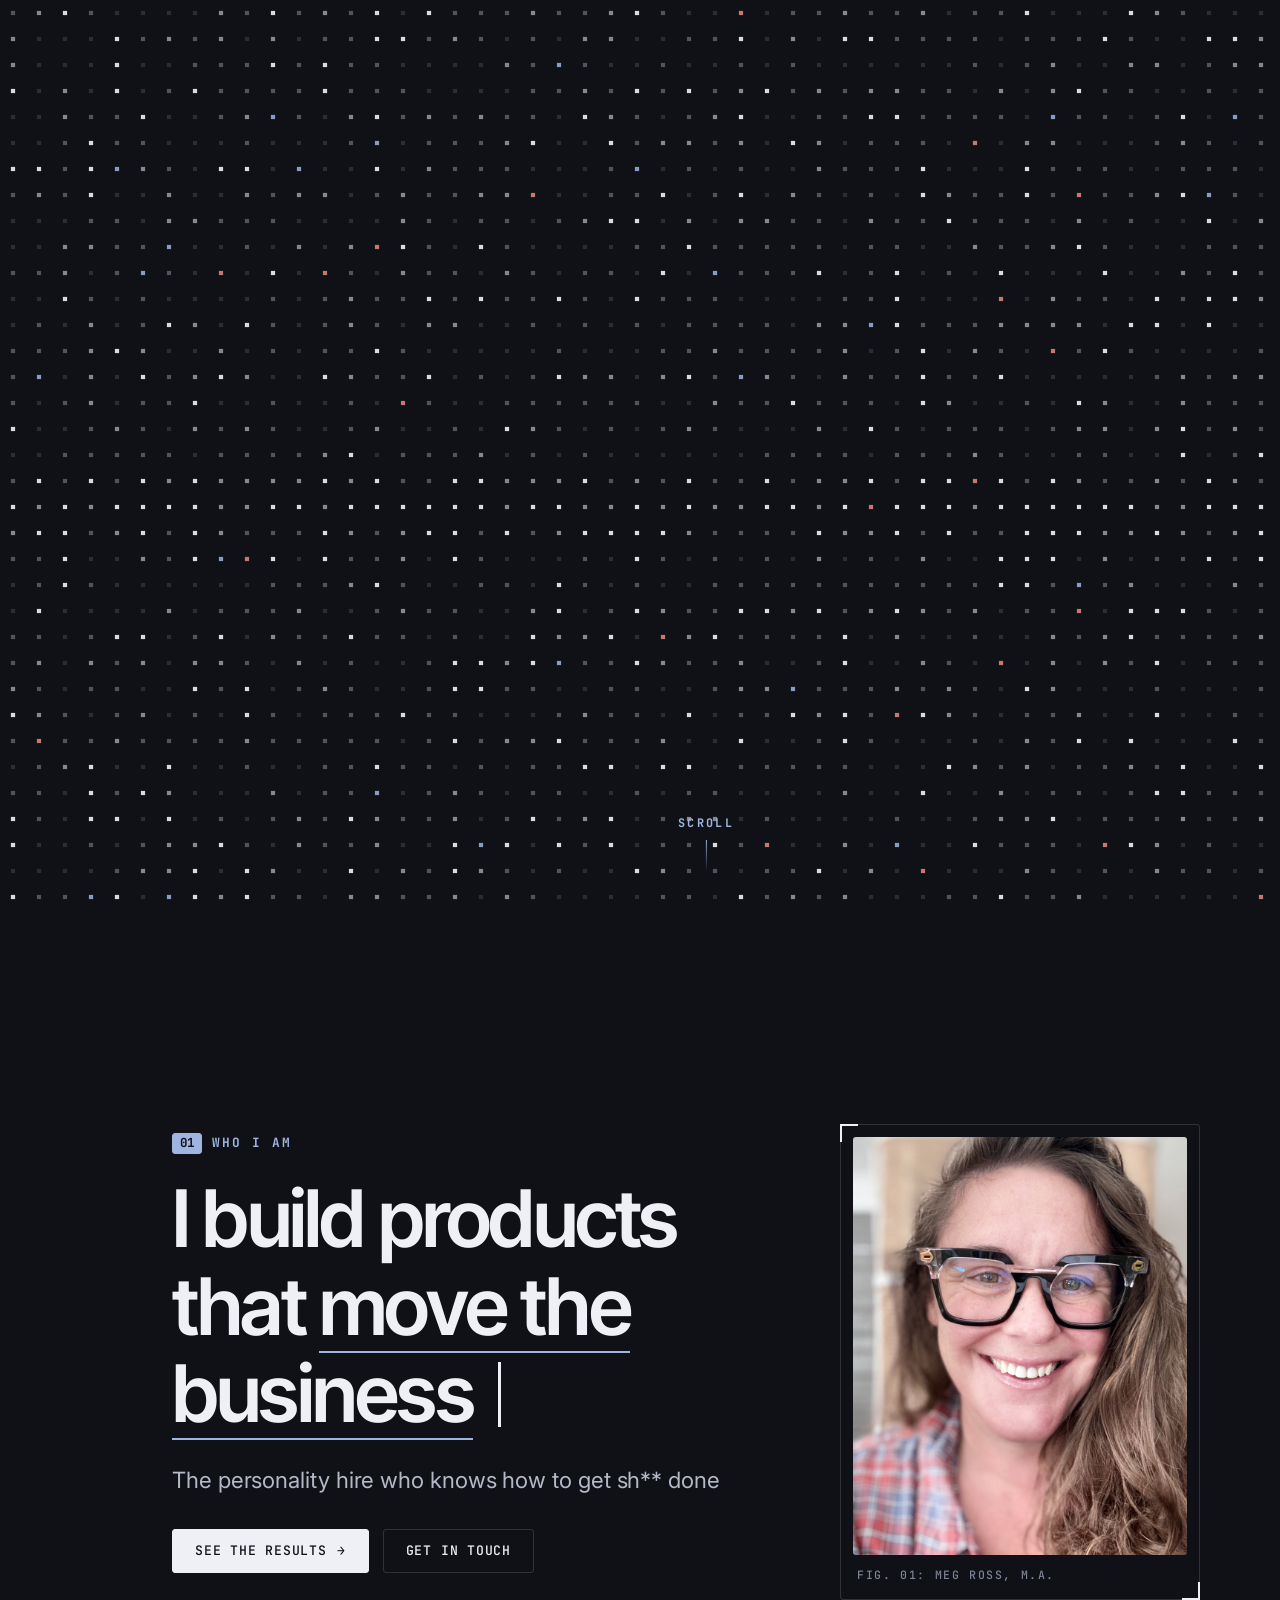
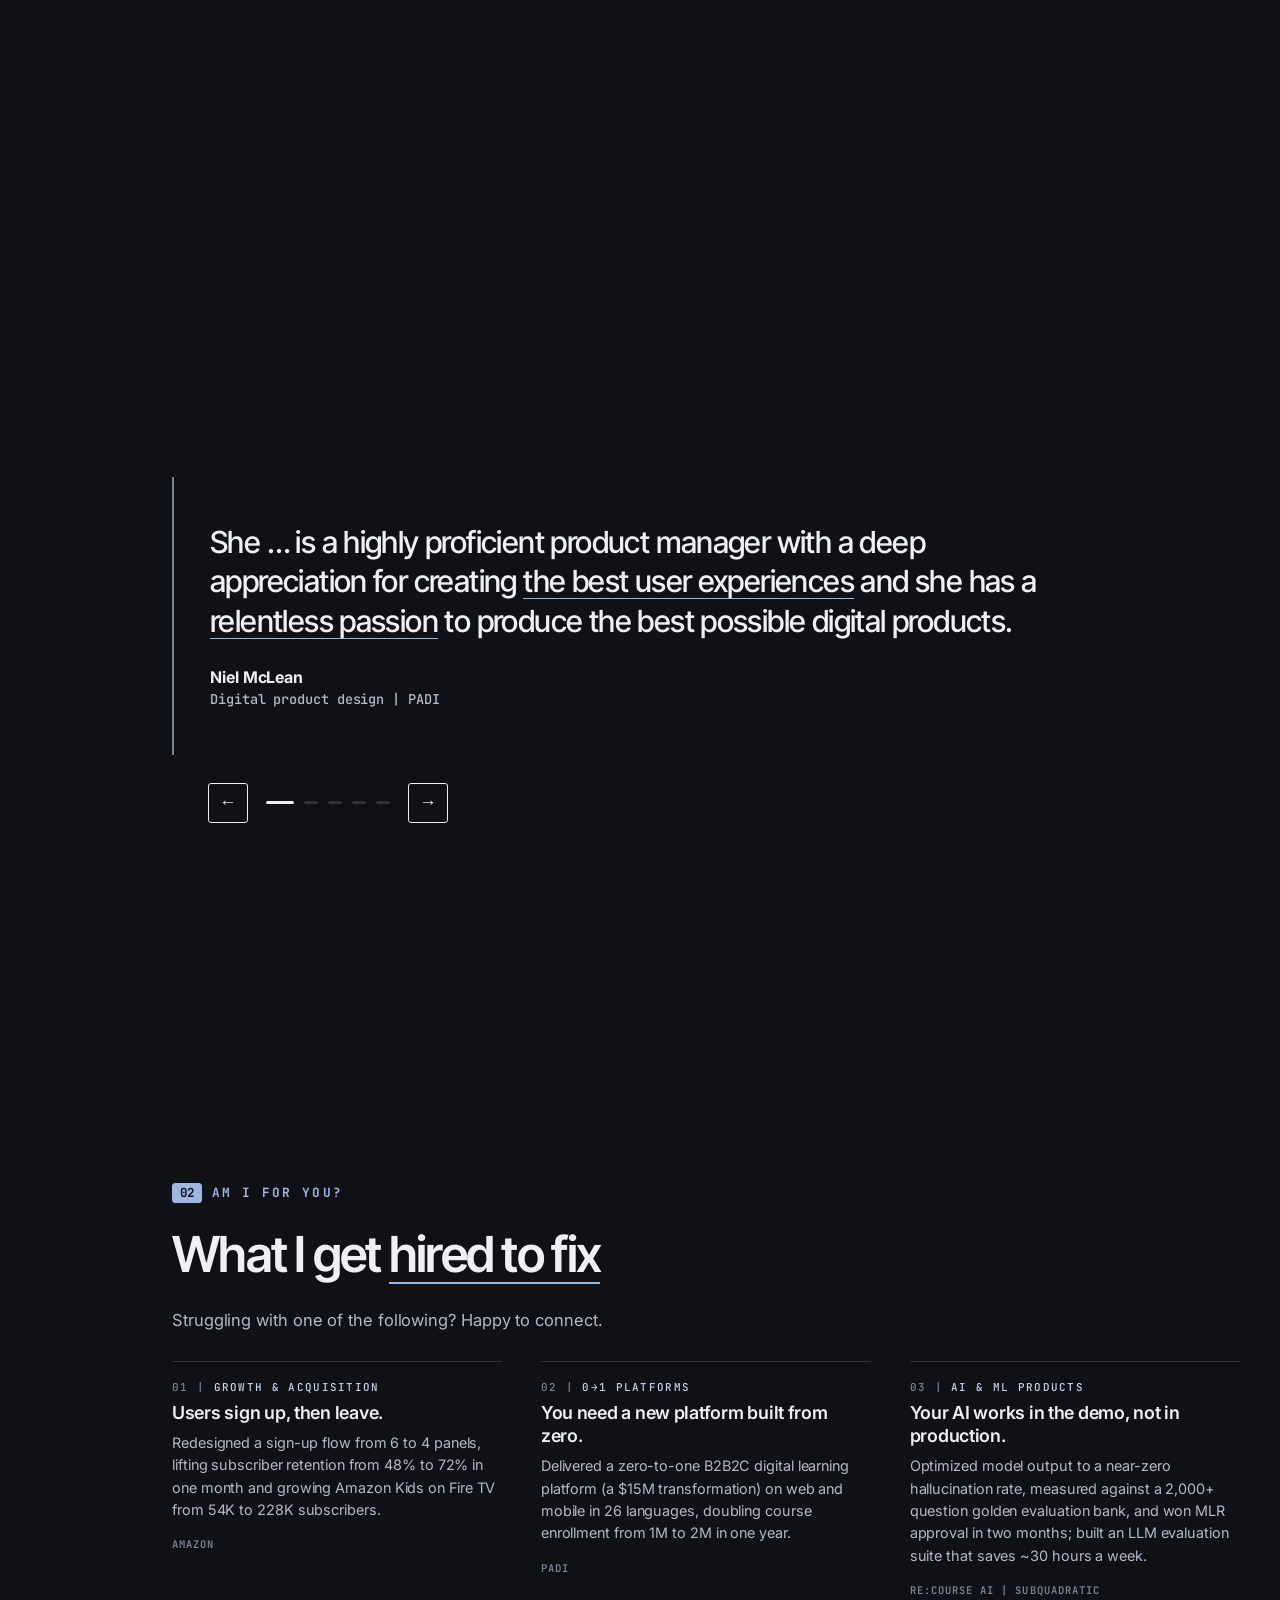
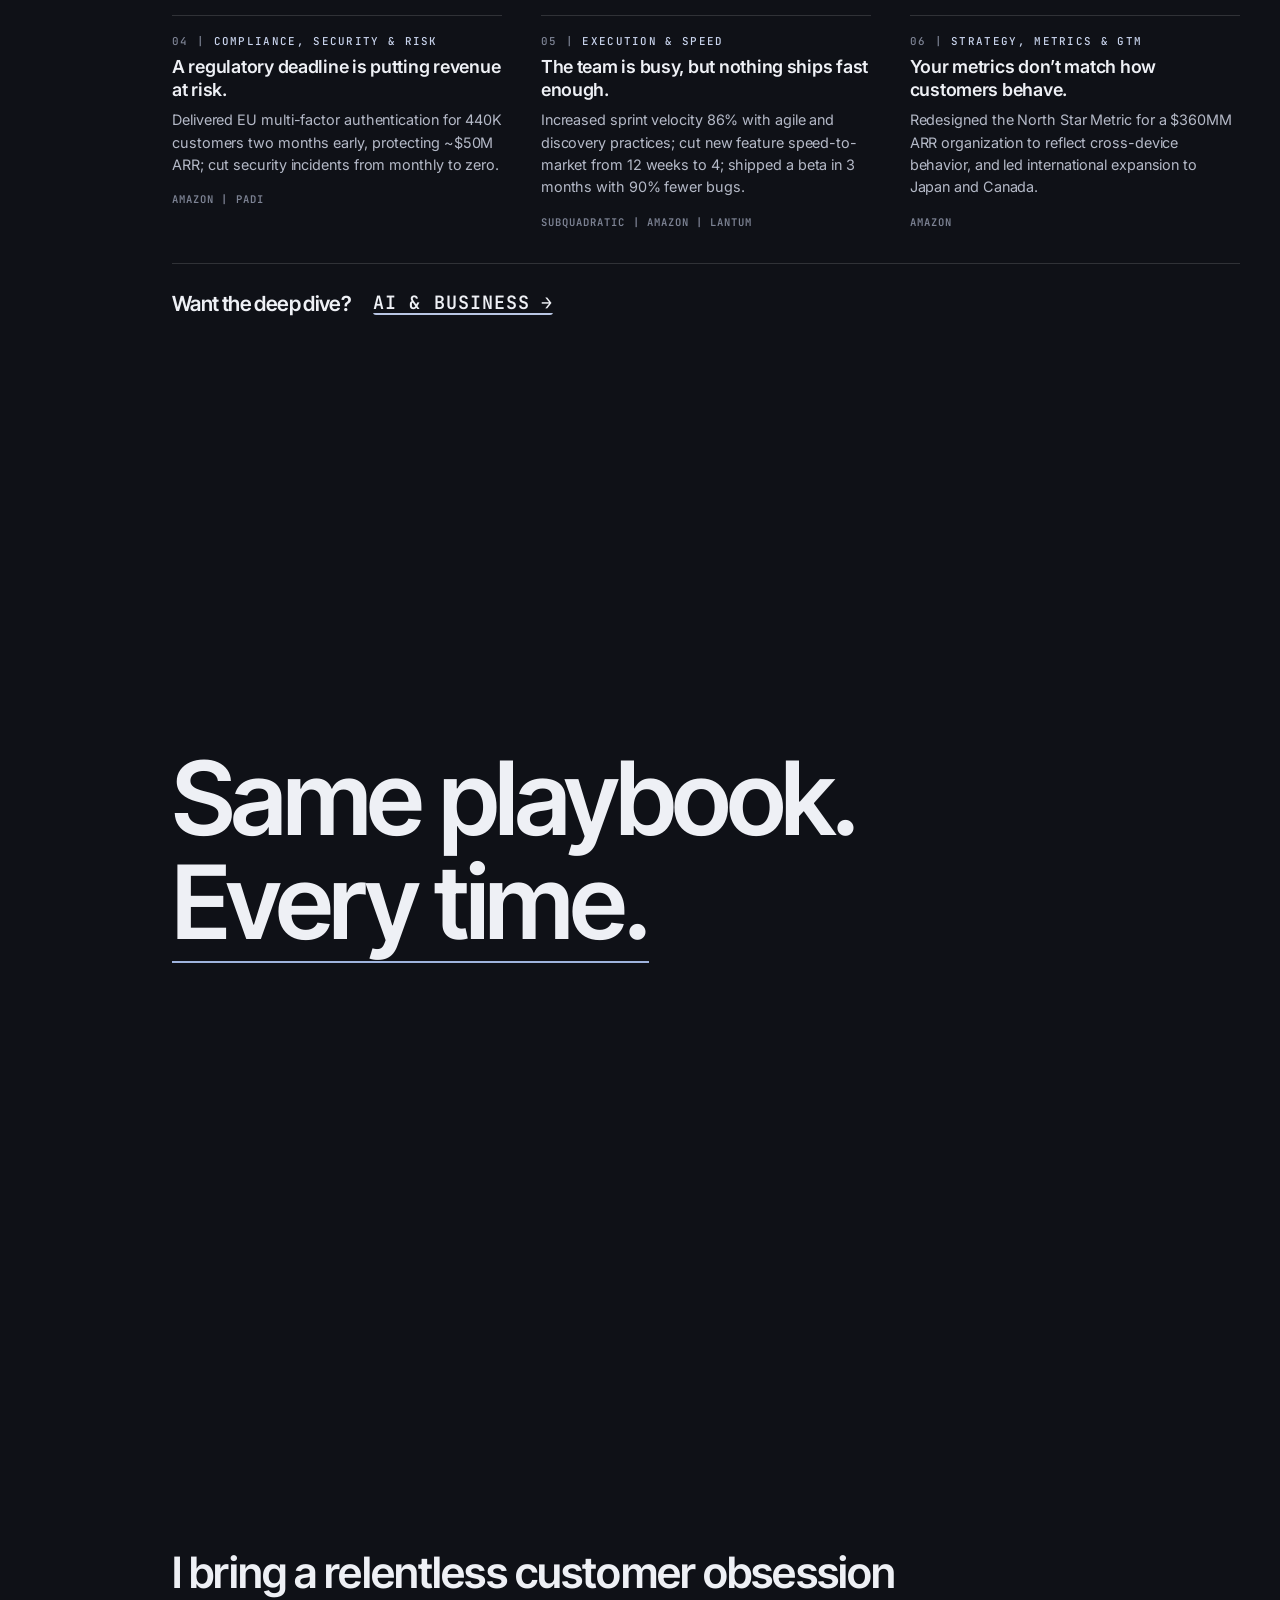
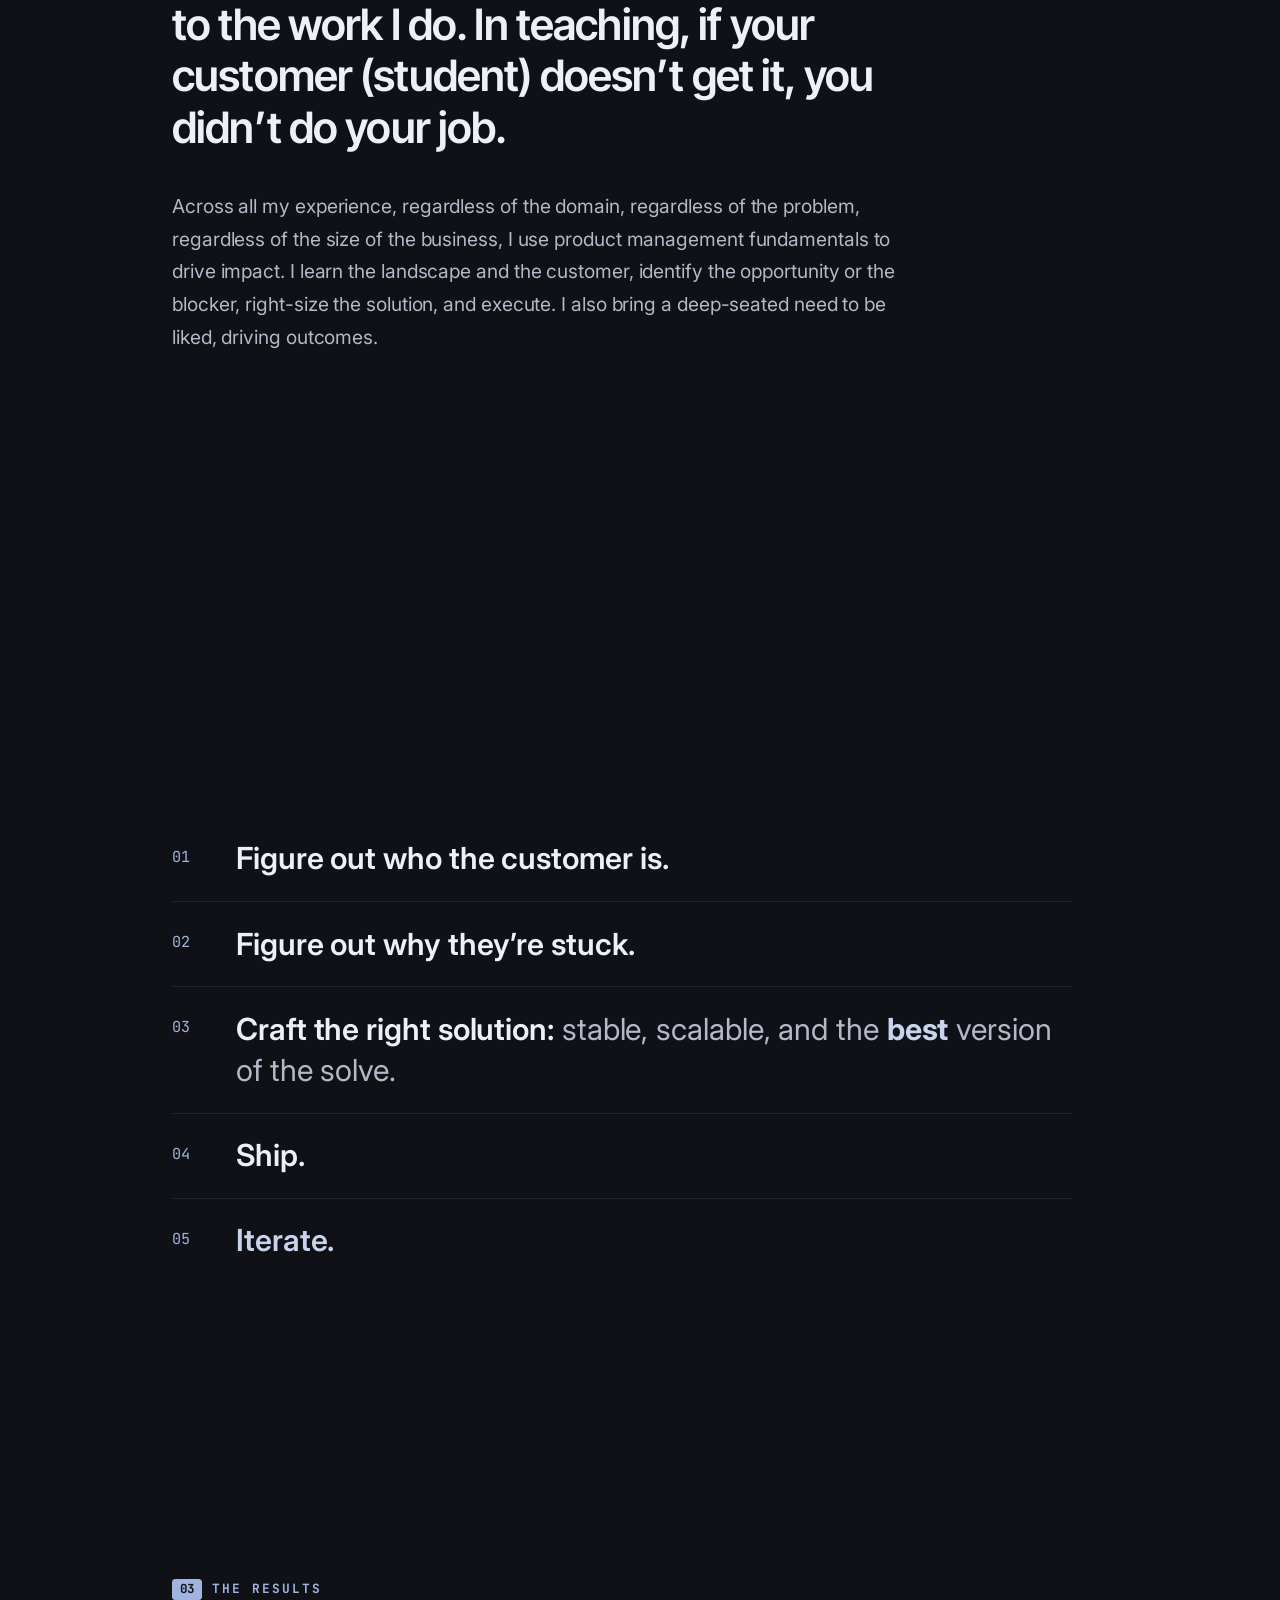
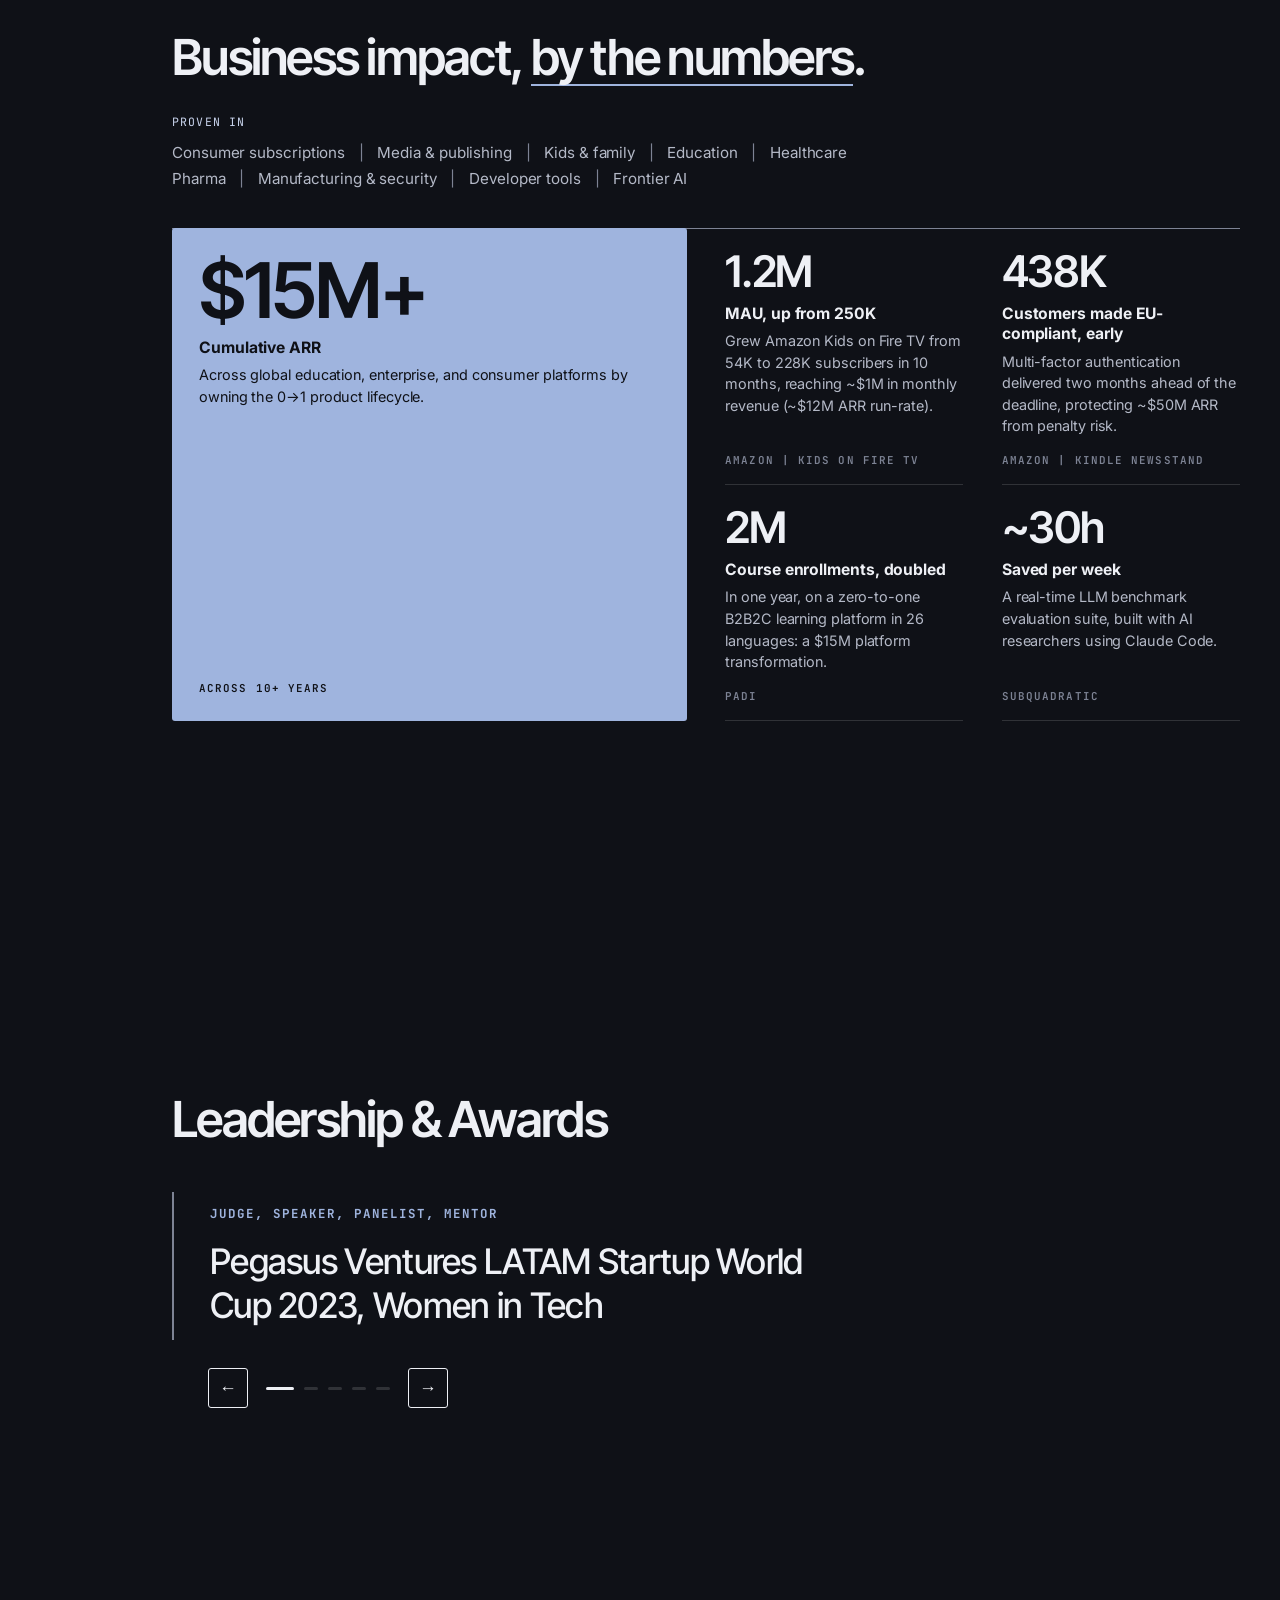
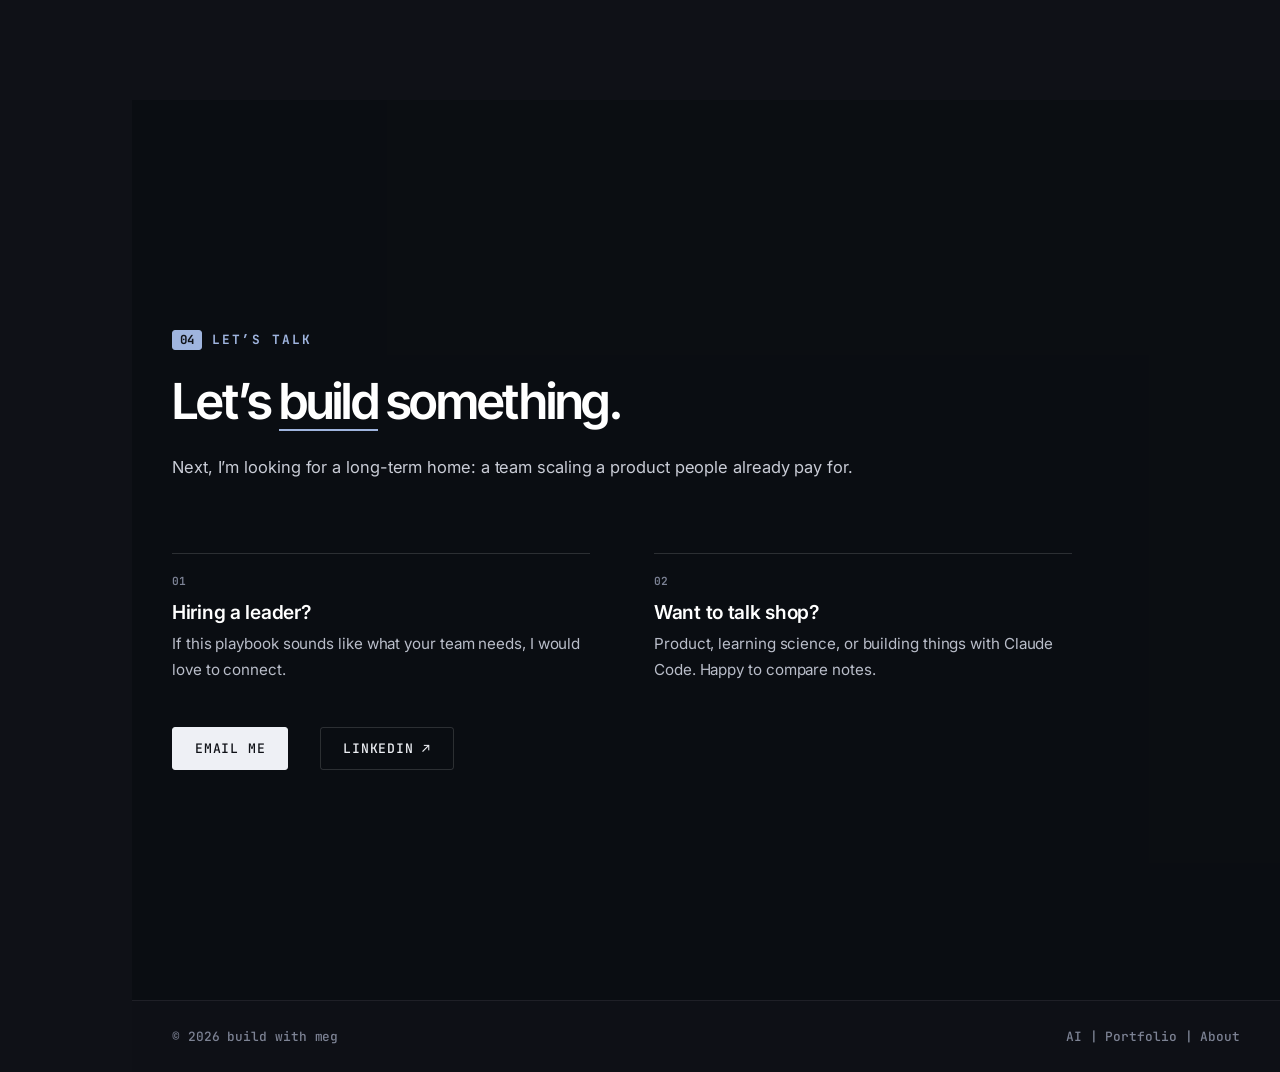
==== index.html @ f9225779 "Dot field: occasional blue and coral accent dots Co-Authored-By: Claude Opus 5.5 <noreply@anthropic." ====
<!doctype html>
<html lang="en">
<head>
<meta charset="utf-8">
<!-- Google tag (gtag.js) -->
<script>if (!/(^|\.)buildwithmeg\.com$/.test(location.hostname)) window['ga-disable-G-VCVZNZRRMF'] = true;</script>
<script async src="https://www.googletagmanager.com/gtag/js?id=G-VCVZNZRRMF"></script>
<script>
  window.dataLayer = window.dataLayer || [];
  function gtag(){dataLayer.push(arguments);}
  gtag('js', new Date());

  gtag('config', 'G-VCVZNZRRMF');
</script>
<meta name="viewport" content="width=device-width, initial-scale=1, viewport-fit=cover">
<title>Meg Ross | AI Product Leader | Build with Meg</title>
<link rel="canonical" href="https://buildwithmeg.com/">
<meta name="description" content="Meg Ross is an AI product builder with 10+ years of experience scaling consumer, enterprise, and developer platforms, optimizing acquisition funnels, and aligning multidisciplinary teams across engineering, AI research, and design. $15M+ in cumulative ARR.">
<meta property="og:type" content="website">
<meta property="og:title" content="Meg Ross | AI Product Leader | Build with Meg">
<meta property="og:description" content="AI product builder. $15M+ in cumulative ARR across global education, enterprise, and consumer platforms.">
<meta property="og:url" content="https://buildwithmeg.com/">
<meta property="og:image" content="https://buildwithmeg.com/assets/og.png">
<meta name="twitter:card" content="summary_large_image">
<link rel="apple-touch-icon" href="assets/apple-touch-icon.png">
<link rel="icon" href="assets/favicon.svg?v=1793998317" type="image/svg+xml">
<link rel="preconnect" href="https://fonts.googleapis.com">
<link rel="preconnect" href="https://fonts.gstatic.com" crossorigin>
<link href="https://fonts.googleapis.com/css2?family=Inter+Tight:wght@500;600&family=Inter:wght@400;500;600;700&family=JetBrains+Mono:wght@500&display=swap" rel="stylesheet">
<link rel="stylesheet" href="assets/style.css?v=1795030804">
<script src="assets/site.js?v=1795030804" defer></script>
<script src="assets/intro.js?v=1795031116" defer></script>
<script type="application/ld+json">
{
 "@context": "https://schema.org",
 "@graph": [
  {
   "@type": "Person",
   "@id": "https://buildwithmeg.com/#meg",
   "name": "Meg Ross",
   "url": "https://buildwithmeg.com/",
   "image": "https://buildwithmeg.com/assets/img/headshot.jpg",
   "jobTitle": "AI Product Leader",
   "description": "AI product builder with 10+ years of experience scaling consumer, enterprise, and developer platforms.",
   "knowsAbout": [
    "Product management",
    "AI products",
    "LLM evaluation",
    "EdTech",
    "Consumer subscriptions",
    "Growth"
   ],
   "sameAs": [
    "https://www.linkedin.com/in/megross2",
    "https://productschool.com/product-leaders/meg-ross"
   ]
  },
  {
   "@type": "WebSite",
   "@id": "https://buildwithmeg.com/#site",
   "name": "Build with Meg",
   "url": "https://buildwithmeg.com/",
   "author": {
    "@id": "https://buildwithmeg.com/#meg"
   }
  }
 ]
}
</script>
</head>
<body class="editorial dark dotsbg">
<canvas class="bg-dots" aria-hidden="true"></canvas>
<div class="intro-space" aria-hidden="true"><a class="intro-hint" href="#main" tabindex="-1">scroll</a></div>
<a class="skip" href="#main">Skip to content</a>

<header class="nav">
  <div class="wrap">
    <a class="logo" href="./"><img src="assets/favicon.svg?v=1793998317" alt="" width="34" height="34"><span class="logo-text">build<b>with</b>meg</span></a>
    <nav aria-label="Main">
      <ul>
        <li><a class="link" href="ai/">AI</a></li>
        <li><a class="link" href="portfolio/">Portfolio</a></li>
        <li><a class="link" href="about/">About</a></li>
      </ul>
    </nav>
  </div>
</header>

<main id="main">

  <!-- 1. WHO / WHAT -->
  <section class="panel hero">
    <div class="wrap">
      <div>
        <span class="step"><b>1</b> Who I am</span>
        <h1 style="font-size:clamp(2.6rem,6.2vw,5.5rem)">
          <span data-split>I build products that</span>
          <span class="hl" style="--d:900ms"><span data-split>move the business</span></span>
        </h1>
        <p class="lede">The personality hire who knows how to get sh** done</p>
        <div class="ctas">
          <a class="btn" href="#results">See the results <span class="arr">→</span></a>
          <a class="btn ghost" href="#contact">Get in touch</a>
        </div>
      </div>

      <div class="polaroid-zone">
        <figure class="polaroid">
          <img src="assets/img/headshot.jpg?v=1793998317" alt="Meg Ross, smiling, in black and clear square glasses and a plaid shirt" width="480" height="640">
          <figcaption>fig. 01: Meg Ross, M.A.</figcaption>
        </figure>
      </div>
    </div>
  </section>

  <!-- TESTIMONIALS -->
  <section class="panel testimonials" aria-label="Testimonials">
    <div class="wrap">
      <div class="carousel reveal" aria-roledescription="carousel" aria-label="Testimonials">
        <div class="car-track" tabindex="0">
          <figure class="quote-card slide" role="group" aria-roledescription="slide" aria-label="1 of 5">
            <blockquote>She … is a highly proficient product manager with a deep appreciation for creating <mark>the best user experiences</mark> and she has a <mark>relentless passion</mark> to produce the best possible digital products.</blockquote>
            <cite><strong>Niel McLean</strong><br>Digital product design | PADI</cite>
          </figure>
          <figure class="quote-card slide" role="group" aria-roledescription="slide" aria-label="2 of 5">
            <blockquote>From day one, Meg was an incredible fit, bringing deep product management expertise that helped reinforce a product-led mindset within a traditionally IT-driven organization.</blockquote>
            <cite><strong>Josh Dahmer</strong><br>Manager, Product Management | Adobe Product Management Center of Excellence</cite>
          </figure>
          <figure class="quote-card slide" role="group" aria-roledescription="slide" aria-label="3 of 5">
            <blockquote>Meg has paved the way for PADI to envision a future with their digital learning product portfolio. She was integral to planning, scoping, and building the new IDC and new Open Water Diver journeys. She has been a pleasure to work with, super intelligent, and brings joy and enthusiasm to the whole team.</blockquote>
            <cite><strong>Dorota Juska-Fairbanks</strong><br>Global Localization Leader | PADI</cite>
          </figure>
          <figure class="quote-card slide" role="group" aria-roledescription="slide" aria-label="4 of 5">
            <blockquote>Meg brings a tremendous amount of experience, order, and discipline to any team she is paired with, and is also a lot of fun.</blockquote>
            <cite><strong>Steve Jackson</strong><br>Senior Infrastructure Lead | Subquadratic</cite>
          </figure>
          <figure class="quote-card slide" role="group" aria-roledescription="slide" aria-label="5 of 5">
            <blockquote>I’ve heard people say “the product manager is the natural enemy of the software engineer.” But you always made me feel like you had our back and work was a lot better for it.</blockquote>
            <cite><strong>Eric Riddoch</strong><br>Senior Engineering Manager | Subquadratic</cite>
          </figure>
        </div>
        <div class="car-nav">
          <button class="car-btn car-prev" type="button" aria-label="Previous testimonial">&larr;</button>
          <div class="car-dots" role="tablist"></div>
          <button class="car-btn car-next" type="button" aria-label="Next testimonial">&rarr;</button>
        </div>
      </div>
    </div>
  </section>

  <!-- 2. IS IT FOR ME? -->
  <section class="panel" id="fix">
    <div class="wrap">
      <div class="section-head reveal">
        <span class="step"><b>2</b> Am I for you?</span>
        <h2>What I get <span class="hl pink">hired to fix</span></h2>
        <p>Struggling with one of the following? Happy to connect.</p>
      </div>
      <div class="problems">
        <article class="problem reveal">
          <div class="pain"><span><span class="cat">Growth &amp; acquisition</span>Users sign up, then leave.</span></div>
          <div class="fix"><strong>What I did</strong><p>Redesigned a sign-up flow from 6 to 4 panels, lifting subscriber retention from 48% to 72% in one month and growing Amazon Kids on Fire TV from 54K to 228K subscribers.</p><span class="co">Amazon</span></div>
        </article>
        <article class="problem reveal d1">
          <div class="pain"><span><span class="cat">0→1 platforms</span>You need a new platform built from zero.</span></div>
          <div class="fix"><strong>What I did</strong><p>Delivered a zero-to-one B2B2C digital learning platform (a $15M transformation) on web and mobile in 26 languages, doubling course enrollment from 1M to 2M in one year.</p><span class="co">PADI</span></div>
        </article>
        <article class="problem reveal">
          <div class="pain"><span><span class="cat">AI &amp; ML products</span>Your AI works in the demo, not in production.</span></div>
          <div class="fix"><strong>What I did</strong><p>Optimized model output to a near-zero hallucination rate, measured against a 2,000+ question golden evaluation bank, and won MLR approval in two months; built an LLM evaluation suite that saves ~30 hours a week.</p><span class="co">Re:Course AI | Subquadratic</span></div>
        </article>
        <article class="problem reveal d1">
          <div class="pain"><span><span class="cat">Compliance, security &amp; risk</span>A regulatory deadline is putting revenue at risk.</span></div>
          <div class="fix"><strong>What I did</strong><p>Delivered EU multi-factor authentication for 440K customers two months early, protecting ~$50M ARR; cut security incidents from monthly to zero.</p><span class="co">Amazon | PADI</span></div>
        </article>
        <article class="problem reveal">
          <div class="pain"><span><span class="cat">Execution &amp; speed</span>The team is busy, but nothing ships fast enough.</span></div>
          <div class="fix"><strong>What I did</strong><p>Increased sprint velocity 86% with agile and discovery practices; cut new feature speed-to-market from 12 weeks to 4; shipped a beta in 3 months with 90% fewer bugs.</p><span class="co">Subquadratic | Amazon | Lantum</span></div>
        </article>
        <article class="problem reveal d1">
          <div class="pain"><span><span class="cat">Strategy, metrics &amp; GTM</span>Your metrics don’t match how customers behave.</span></div>
          <div class="fix"><strong>What I did</strong><p>Redesigned the North Star Metric for a $360MM ARR organization to reflect cross-device behavior, and led international expansion to Japan and Canada.</p><span class="co">Amazon</span></div>
        </article>
      </div>


      <div class="deep reveal">
        <p>Want the deep dive?</p>
        <a class="btn" href="ai/">AI &amp; business <span class="arr">→</span></a>
      </div>
    </div>
  </section>

  <!-- PLAYBOOK -->
  <section class="panel playbook-title" id="playbook">
    <div class="wrap">
      <h2 class="reveal pb-big">Same playbook. <span class="hl">Every time.</span></h2>
    </div>
  </section>

  <section class="panel pb-statement">
    <div class="wrap">
      <div class="reveal">
        <h3 class="pb-sub">I bring a relentless customer obsession to the work I do. In teaching, if your customer (student) doesn’t get it, you didn’t do your job.</h3>
        <p class="pb-para">Across all my experience, regardless of the domain, regardless of the problem, regardless of the size of the business, I use product management fundamentals to drive impact. I learn the landscape and the customer, identify the opportunity or the blocker, right-size the solution, and execute. I also bring a deep-seated need to be liked, driving outcomes.</p>
      </div>
    </div>
  </section>

  <section class="panel pb-steps-panel">
    <div class="wrap">
      <ol class="pb-steps reveal">
          <li><span><b>Figure out who the customer is.</b></span></li>
          <li><span><b>Figure out why they’re stuck.</b></span></li>
          <li><span><b>Craft the right solution:</b> stable, scalable, and the <em class="best">best</em> version of the solve.</span></li>
          <li><span><b>Ship.</b></span></li>
          <li><span><b>Iterate.</b></span></li>
        </ol>
    </div>
  </section>

  <!-- 3. IS IT GOOD? -->
  <section class="panel" id="results">
    <div class="wrap">
      <div class="section-head reveal">
        <span class="step"><b>3</b> The results</span>
        <h2>Business impact, <span class="hl">by the numbers</span>.</h2>
        <p class="pb-where"><span class="lbl">Proven in</span><span class="row"><span class="ind-i">Consumer subscriptions</span><span class="dot">|</span><span class="ind-i">Media &amp; publishing</span><span class="dot">|</span><span class="ind-i">Kids &amp; family</span><span class="dot">|</span><span class="ind-i">Education</span><span class="dot">|</span><span class="ind-i">Healthcare</span></span><span class="row"><span class="ind-i">Pharma</span><span class="dot">|</span><span class="ind-i">Manufacturing &amp; security</span><span class="dot">|</span><span class="ind-i">Developer tools</span><span class="dot">|</span><span class="ind-i">Frontier AI</span></span></p>
      </div>

      <div class="results results-5">
        <div class="result feature reveal">
          <span class="big">$<span data-count="15" data-suffix="M+">15M+</span></span>
          <strong>Cumulative ARR</strong>
          <p>Across global education, enterprise, and consumer platforms by owning the 0→1 product lifecycle.</p>
          <span class="co">Across 10+ years</span>
        </div>
        <div class="result reveal">
          <span class="big"><span data-count="1.2" data-decimals="1" data-suffix="M">1.2M</span></span>
          <strong>MAU, up from 250K</strong>
          <p>Grew Amazon Kids on Fire TV from 54K to 228K subscribers in 10 months, reaching ~$1M in monthly revenue (~$12M ARR run-rate).</p>
          <span class="co">Amazon | Kids on Fire TV</span>
        </div>
        <div class="result reveal d1">
          <span class="big"><span data-count="440" data-suffix="K">440K</span></span>
          <strong>Customers made EU-compliant, early</strong>
          <p>Multi-factor authentication delivered two months ahead of the deadline, protecting ~$50M ARR from penalty risk.</p>
          <span class="co">Amazon | Kindle Newsstand</span>
        </div>
        <div class="result reveal d2">
          <span class="big"><span data-count="2" data-suffix="M">2M</span></span>
          <strong>Course enrollments, doubled</strong>
          <p>In one year, on a zero-to-one B2B2C learning platform in 26 languages: a $15M platform transformation.</p>
          <span class="co">PADI</span>
        </div>
        <div class="result reveal d3">
          <span class="big">~<span data-count="30" data-suffix="h">30h</span></span>
          <strong>Saved per week</strong>
          <p>A real-time LLM benchmark evaluation suite, built with AI researchers using Claude Code.</p>
          <span class="co">Subquadratic</span>
        </div>
      </div>

    </div>
  </section>

  <!-- LEADERSHIP & AWARDS -->
  <section class="panel awards">
    <div class="wrap">
      <h2 class="aw-title reveal">Leadership &amp; Awards</h2>
      <div class="carousel reveal" aria-roledescription="carousel" aria-label="Leadership and awards">
        <div class="car-track" tabindex="0">
          <div class="slide award-slide" role="group" aria-roledescription="slide" aria-label="1 of 5"><span class="aw-lab">Judge, Speaker, Panelist, Mentor</span><p class="aw-body">Pegasus Ventures LATAM Startup World Cup 2023, Women in Tech</p></div>
          <div class="slide award-slide" role="group" aria-roledescription="slide" aria-label="2 of 5"><span class="aw-lab">Speaker</span><p class="aw-body">Product School 2022, AMA</p></div>
          <div class="slide award-slide" role="group" aria-roledescription="slide" aria-label="3 of 5"><p class="aw-body">Selected from 1,000+ applicants for Shreyas Doshi’s Product Sense for Product Leaders, Oct. 2024</p></div>
          <div class="slide award-slide" role="group" aria-roledescription="slide" aria-label="4 of 5"><span class="aw-lab">Amazon Kids+</span><p class="aw-body">Best Kids Only Streaming Service 2023, Kidscreen Awards</p></div>
          <div class="slide award-slide" role="group" aria-roledescription="slide" aria-label="5 of 5"><span class="aw-lab">Pearson TELL</span><p class="aw-body">Best of Show 2015, ISTE</p></div>
        </div>
        <div class="car-nav">
          <button class="car-btn car-prev" type="button" aria-label="Previous award">&larr;</button>
          <div class="car-dots" role="tablist"></div>
          <button class="car-btn car-next" type="button" aria-label="Next award">&rarr;</button>
        </div>
      </div>
    </div>
  </section>

  <!-- 4. WHAT CAN I DO? -->
  <section class="panel outreach" id="contact">
    <div class="wrap">
      <div class="section-head reveal">
        <span class="step"><b>4</b> Let’s talk</span>
        <h2>Let’s <span class="hl blue">build</span> something.</h2>
        <p>Next, I’m looking for a long-term home: a team scaling a product people already pay for.</p>
      </div>
      <div class="asks">
        <div class="ask reveal"><span class="k">01</span><h3>Hiring a leader?</h3><p>If this playbook sounds like what your team needs, I would love to connect.</p></div>
        <div class="ask reveal d1"><span class="k">02</span><h3>Want to talk shop?</h3><p>Product, learning science, or building things with Claude Code. Happy to compare notes.</p></div>
      </div>
      <div class="contact-links reveal">
        <a class="btn email-link" href="#contact" data-u="mmross7" data-d="gmail.com">Email me</a>
        <a class="btn pinkb" href="https://www.linkedin.com/in/megross2" target="_blank" rel="noopener">LinkedIn ↗</a>
      </div>
    </div>
  </section>

</main>

<footer class="footer-min">
  <div class="wrap">
    <span>© <span id="yr">2026</span> build with meg</span>
    <span><a href="ai/">AI</a> | <a href="portfolio/">Portfolio</a> | <a href="about/">About</a></span>
  </div>
</footer>
</body>
</html>
---- assets/style.css ----
/* ---------- tokens ---------- */
:root {
  --paper: #fbfcff;
  --grid-minor: rgba(43, 76, 255, 0.07);
  --grid-major: rgba(43, 76, 255, 0.14);
  --ink: #11131f;
  --ink-2: #474b5e;
  --ink-3: #7a7f94;
  --cobalt: #2b4cff;
  --pink: #ff4fa3;
  --sun: #ffd23f;
  --sun-soft: #fff1b0;
  --navy: #141a6b;
  --line: #11131f;
  --radius: 14px;
  --shadow: 6px 6px 0 var(--ink);
  --display: "Bricolage Grotesque", "Helvetica Neue", Arial, sans-serif;
  --body: "DM Sans", "Helvetica Neue", Arial, sans-serif;
  --mono: "JetBrains Mono", ui-monospace, SFMono-Regular, Menlo, monospace;
  --gutter: clamp(16px, 4vw, 40px);
  --max: 1160px;
}

*,
*::before,
*::after { box-sizing: border-box; }

html { scroll-behavior: smooth; }

body {
  margin: 0;
  color: var(--ink);
  font: 400 17px/1.65 var(--body);
  background-color: var(--paper);
  background-image:
    linear-gradient(var(--grid-major) 1px, transparent 1px),
    linear-gradient(90deg, var(--grid-major) 1px, transparent 1px),
    linear-gradient(var(--grid-minor) 1px, transparent 1px),
    linear-gradient(90deg, var(--grid-minor) 1px, transparent 1px);
  background-size: 120px 120px, 120px 120px, 24px 24px, 24px 24px;
  background-position: -1px -1px;
  -webkit-font-smoothing: antialiased;
  overflow-x: hidden;
}

img { max-width: 100%; height: auto; display: block; }
a { color: inherit; }
::selection { background: var(--sun); color: var(--ink); }

.wrap {
  max-width: var(--max);
  margin: 0 auto;
  padding-inline: var(--gutter);
}

.skip {
  position: absolute; left: -999px; top: 8px;
  background: var(--ink); color: #fff; padding: 8px 14px; border-radius: 8px; z-index: 100;
}
.skip:focus { left: 8px; }

:focus-visible { outline: 3px solid var(--cobalt); outline-offset: 3px; border-radius: 4px; }

/* ---------- type ---------- */
h1, h2, h3 {
  font-family: var(--display);
  font-weight: 800;
  line-height: 1.02;
  letter-spacing: -0.025em;
  margin: 0;
}
h1 { font-size: clamp(2.6rem, 7.2vw, 5.6rem); }
h2 { font-size: clamp(2rem, 4.6vw, 3.4rem); }
h3 { font-size: 1.35rem; letter-spacing: -0.01em; line-height: 1.15; }
p { margin: 0 0 1em; }

.label {
  font: 500 0.75rem/1 var(--mono);
  text-transform: uppercase;
  letter-spacing: 0.12em;
  color: var(--cobalt);
  display: inline-flex;
  align-items: center;
  gap: 10px;
}
.label::before {
  content: "";
  width: 22px; height: 2px; background: currentColor;
}

.lede { font-size: clamp(1.1rem, 1.8vw, 1.3rem); color: var(--ink-2); max-width: 40ch; }

/* highlighter swipe */
.hl {
  position: relative;
  white-space: nowrap;
  z-index: 0;
}
.hl::after {
  content: "";
  position: absolute;
  left: -0.08em; right: -0.08em;
  bottom: 0.06em; height: 0.42em;
  background: var(--sun);
  z-index: -1;
  border-radius: 3px;
  transform: skew(-8deg) scaleX(var(--hl, 1));
  transform-origin: left;
}
.hl.pink::after { background: var(--pink); opacity: 0.55; }
.hl.blue { color: var(--cobalt); }
.hl.blue::after { background: rgba(43, 76, 255, 0.16); }

/* ---------- nav ---------- */
.nav {
  position: sticky;
  top: env(safe-area-inset-top, 0px);
  z-index: 50;
  backdrop-filter: blur(8px);
  background: rgba(251, 252, 255, 0.82);
  border-bottom: 1.5px solid var(--line);
}
.nav .wrap {
  display: flex; align-items: center; justify-content: space-between;
  gap: 16px; height: 64px;
}
.logo {
  font: 800 1.15rem/1 var(--display);
  text-decoration: none;
  letter-spacing: -0.02em;
  display: inline-flex; align-items: center; gap: 2px;
}
.logo b { color: var(--cobalt); }
.logo .caret {
  width: 0.55em; height: 1.05em; background: var(--pink);
  margin-left: 3px; display: inline-block;
  animation: blink 1.1s steps(1) infinite;
}
@keyframes blink { 50% { opacity: 0; } }

.nav ul { list-style: none; margin: 0; padding: 0; display: flex; gap: 4px; }
.nav a.link {
  font: 500 0.85rem/1 var(--mono);
  text-decoration: none;
  padding: 10px 14px;
  border-radius: 999px;
  border: 1.5px solid transparent;
  transition: border-color .2s, background .2s;
}
.nav a.link:hover { border-color: var(--ink); }
.nav a.link[aria-current="page"] { background: var(--ink); color: #fff; }

/* ---------- buttons ---------- */
.btn {
  display: inline-flex; align-items: center; gap: 10px;
  font: 600 1rem/1 var(--body);
  text-decoration: none;
  padding: 15px 22px;
  border: 2px solid var(--ink);
  border-radius: 999px;
  background: var(--cobalt);
  color: #fff;
  box-shadow: 4px 4px 0 var(--ink);
  transition: transform .18s ease, box-shadow .18s ease;
}
.btn:hover { transform: translate(-2px, -2px); box-shadow: 6px 6px 0 var(--ink); }
.btn:active { transform: translate(2px, 2px); box-shadow: 1px 1px 0 var(--ink); }
.btn.ghost { background: #fff; color: var(--ink); }
.btn .arr { transition: transform .2s; }
.btn:hover .arr { transform: translateX(4px); }

/* ---------- sections ---------- */
section { padding-block: clamp(64px, 10vw, 120px); }
.section-head { margin-bottom: clamp(32px, 5vw, 56px); display: grid; gap: 18px; }
.section-head p { max-width: 58ch; color: var(--ink-2); margin: 0; }

/* ---------- hero ---------- */
.hero { padding-block: clamp(48px, 8vw, 96px) clamp(56px, 8vw, 100px); }
.hero .wrap {
  display: grid;
  grid-template-columns: 1.35fr 1fr;
  gap: clamp(32px, 5vw, 72px);
  align-items: center;
}
.hero h1 { margin: 22px 0 26px; }
.hero h1 .w { display: inline-block; }
.hero .ctas { display: flex; flex-wrap: wrap; gap: 14px; margin-top: 30px; }

.polaroid-zone { position: relative; justify-self: center; width: min(100%, 380px); }
.polaroid {
  background: #fff;
  border: 2px solid var(--ink);
  padding: 14px 14px 18px;
  box-shadow: var(--shadow);
  transform: rotate(3deg);
  position: relative;
}
.polaroid img { aspect-ratio: 4 / 5; object-fit: cover; width: 100%; border: 1.5px solid var(--ink); }
.polaroid figcaption {
  font: 500 0.78rem/1.3 var(--mono);
  color: var(--ink-2);
  margin-top: 12px;
  text-align: center;
}
.tape {
  position: absolute; width: 110px; height: 30px;
  background: rgba(255, 210, 63, 0.78);
  top: -14px; left: 50%;
  transform: translateX(-50%) rotate(-4deg);
  border-left: 2px dashed rgba(0,0,0,.08);
  border-right: 2px dashed rgba(0,0,0,.08);
}
.sticker {
  position: absolute;
  right: -18px; bottom: 64px;
  width: 104px; height: 104px;
  border-radius: 50%;
  background: var(--pink);
  border: 2px solid var(--ink);
  color: #fff;
  display: grid; place-items: center; text-align: center;
  font: 800 0.95rem/1.05 var(--display);
  transform: rotate(-12deg);
  box-shadow: 3px 3px 0 var(--ink);
}
.scribble {
  position: absolute; left: -96px; top: 34%;
  width: 110px; color: var(--cobalt);
}
.scribble-note {
  position: absolute; left: -150px; top: calc(34% - 38px);
  font: 500 0.75rem/1.25 var(--mono);
  color: var(--cobalt);
  transform: rotate(-6deg);
  width: 120px;
}

/* ---------- marquee ---------- */
.ticker {
  border-block: 2px solid var(--ink);
  background: var(--ink);
  color: #fff;
  overflow: hidden;
  padding-block: 14px;
}
.ticker-track {
  display: flex; gap: 40px; width: max-content;
  animation: tick 48s linear infinite;
  font: 600 1.05rem/1 var(--display);
  letter-spacing: -0.01em;
}
.ticker-track span { display: inline-flex; align-items: center; gap: 40px; white-space: nowrap; }
.ticker-track span::after { content: "✦"; color: var(--sun); }
.ticker:hover .ticker-track { animation-play-state: paused; }
@keyframes tick { to { transform: translateX(-50%); } }

/* ---------- quote ---------- */
.quote-card {
  position: relative;
  background: var(--sun-soft);
  border: 2px solid var(--ink);
  border-radius: 4px;
  box-shadow: var(--shadow);
  padding: clamp(28px, 5vw, 56px);
  max-width: 900px;
  margin: 0 auto;
  transform: rotate(-0.8deg);
}
.quote-card blockquote {
  margin: 0;
  font: 700 clamp(1.35rem, 2.8vw, 2rem)/1.25 var(--display);
  letter-spacing: -0.015em;
}
.quote-card .mark {
  position: absolute; top: -34px; left: 28px;
  font: 800 6rem/1 var(--display); color: var(--cobalt);
}
.quote-card cite {
  display: block; margin-top: 24px; font-style: normal;
  font: 500 0.85rem/1.5 var(--mono); color: var(--ink-2);
}
.quote-card cite strong { color: var(--ink); font-family: var(--body); font-size: 1rem; }
.quote-intro { text-align: center; color: var(--ink-2); max-width: 54ch; margin: 0 auto 48px; font-size: 1.1rem; }

/* ---------- skills grid ---------- */
.grid-6 {
  display: grid;
  grid-template-columns: repeat(3, 1fr);
  border: 2px solid var(--ink);
  border-radius: var(--radius);
  overflow: hidden;
  background: #fff;
  box-shadow: var(--shadow);
}
.cell {
  padding: 30px 28px 34px;
  border-right: 1.5px solid var(--ink);
  border-bottom: 1.5px solid var(--ink);
  position: relative;
  transition: background .25s;
}
.cell:nth-child(3n) { border-right: 0; }
.cell:nth-last-child(-n+3) { border-bottom: 0; }
.cell:hover { background: var(--sun-soft); }
.cell .num { font: 500 0.75rem/1 var(--mono); color: var(--ink-3); }
.cell .ico {
  width: 44px; height: 44px; border-radius: 10px;
  border: 2px solid var(--ink);
  display: grid; place-items: center;
  margin: 18px 0 18px;
  transition: transform .3s cubic-bezier(.3,1.6,.5,1);
}
.cell:hover .ico { transform: rotate(-8deg) scale(1.08); }
.cell:nth-child(1) .ico { background: var(--sun); }
.cell:nth-child(2) .ico { background: var(--pink); }
.cell:nth-child(3) .ico { background: #9fb3ff; }
.cell:nth-child(4) .ico { background: var(--pink); }
.cell:nth-child(5) .ico { background: #9fb3ff; }
.cell:nth-child(6) .ico { background: var(--sun); }
.cell h3 { margin-bottom: 10px; }
.cell p { margin: 0; color: var(--ink-2); font-size: 0.98rem; }

/* ---------- wins ---------- */
.split { display: grid; grid-template-columns: 1fr 1.15fr; gap: clamp(32px, 6vw, 80px); align-items: start; }
.chips { display: flex; flex-wrap: wrap; gap: 8px; margin-top: 26px; }
.chip {
  font: 500 0.8rem/1 var(--mono);
  padding: 9px 12px;
  border: 1.5px solid var(--ink);
  border-radius: 999px;
  background: #fff;
}
.lp {
  margin-top: 36px;
  border: 2px dashed var(--cobalt);
  border-radius: var(--radius);
  padding: 22px 24px;
  background: rgba(255,255,255,.7);
}
.lp h3 { font-size: 1.1rem; margin-bottom: 4px; }
.lp p { color: var(--ink-2); font-size: 0.95rem; margin-bottom: 14px; }
.lp ul { list-style: none; margin: 0; padding: 0; display: grid; gap: 8px; }
.lp li { display: flex; align-items: center; gap: 10px; font-weight: 600; }
.lp li::before {
  content: "★"; color: var(--ink); background: var(--sun);
  width: 26px; height: 26px; border-radius: 50%; border: 1.5px solid var(--ink);
  display: grid; place-items: center; font-size: 0.8rem;
}

.wins { display: grid; gap: 18px; }
.win {
  display: grid;
  grid-template-columns: auto 1fr;
  gap: 24px;
  align-items: center;
  background: #fff;
  border: 2px solid var(--ink);
  border-radius: var(--radius);
  padding: 22px 26px;
  box-shadow: 4px 4px 0 var(--ink);
  transition: transform .2s, box-shadow .2s;
}
.win:hover { transform: translate(-3px, -3px); box-shadow: 7px 7px 0 var(--ink); }
.win .big {
  font: 800 clamp(2.6rem, 5vw, 3.6rem)/1 var(--display);
  letter-spacing: -0.04em;
  min-width: 3.2ch;
}
.win:nth-child(1) .big { color: var(--cobalt); }
.win:nth-child(2) .big { color: var(--pink); }
.win:nth-child(3) .big { color: var(--navy); }
.win p { margin: 0; color: var(--ink-2); }
.win p strong { color: var(--ink); display: block; font-size: 1.05rem; margin-bottom: 2px; }

/* ---------- CTA band ---------- */
.band {
  background: var(--cobalt);
  color: #fff;
  border-block: 2px solid var(--ink);
  position: relative;
  overflow: hidden;
}
.band::before {
  content: ""; position: absolute; inset: 0;
  background-image:
    linear-gradient(rgba(255,255,255,.12) 1px, transparent 1px),
    linear-gradient(90deg, rgba(255,255,255,.12) 1px, transparent 1px);
  background-size: 24px 24px;
  pointer-events: none;
}
.band .wrap { position: relative; display: grid; grid-template-columns: 1fr auto; gap: 32px; align-items: end; }
.band h2 { max-width: 16ch; }
.band .label { color: var(--sun); }
.band .ctas { display: flex; flex-wrap: wrap; gap: 14px; }
.band .btn { background: var(--sun); color: var(--ink); }
.band .btn.ghost { background: #fff; }

/* ---------- footer ---------- */
footer {
  padding-block: 40px;
  font: 500 0.8rem/1.5 var(--mono);
  color: var(--ink-2);
}
footer .wrap { display: flex; flex-wrap: wrap; justify-content: space-between; gap: 16px; }
footer a { text-decoration: none; }
footer a:hover { color: var(--cobalt); }

/* ---------- page header (inner pages) ---------- */
.page-head { padding-block: clamp(56px, 9vw, 110px) clamp(32px, 5vw, 56px); }
.page-head h1 { margin: 20px 0 22px; }

/* ---------- about: timeline ---------- */
.story { display: grid; grid-template-columns: 220px 1fr; gap: clamp(28px, 5vw, 64px); padding-bottom: 96px; }
.toc { position: sticky; top: calc(env(safe-area-inset-top, 0px) + 96px); align-self: start; }
.toc ol { list-style: none; margin: 16px 0 0; padding: 0; display: grid; gap: 2px; counter-reset: c; }
.toc a {
  counter-increment: c;
  display: flex; gap: 10px; align-items: baseline;
  text-decoration: none;
  font: 500 0.85rem/1.3 var(--body);
  color: var(--ink-2);
  padding: 8px 10px;
  border-radius: 8px;
  border-left: 3px solid transparent;
  transition: background .2s, color .2s, border-color .2s;
}
.toc a::before { content: counter(c, decimal-leading-zero); font: 500 0.7rem/1 var(--mono); color: var(--ink-3); }
.toc a:hover { color: var(--ink); background: rgba(43,76,255,.06); }
.toc a.on { color: var(--ink); background: #fff; border-left-color: var(--pink); font-weight: 700; }

.chapters { display: grid; gap: 28px; min-width: 0; }
.chapter {
  background: #fff;
  border: 2px solid var(--ink);
  border-radius: var(--radius);
  padding: clamp(24px, 4vw, 48px);
  box-shadow: var(--shadow);
  scroll-margin-top: 96px;
  position: relative;
}
.chapter-tag {
  display: flex; flex-wrap: wrap; gap: 10px; align-items: center;
  margin-bottom: 14px;
}
.chapter-tag .where {
  font: 500 0.72rem/1 var(--mono); text-transform: uppercase; letter-spacing: .1em;
  padding: 7px 10px; border-radius: 999px; border: 1.5px solid var(--ink);
}
.chapter:nth-child(4n+1) .where { background: var(--sun); }
.chapter:nth-child(4n+2) .where { background: var(--pink); color: #fff; }
.chapter:nth-child(4n+3) .where { background: #9fb3ff; }
.chapter:nth-child(4n+4) .where { background: var(--sun-soft); }
.chapter h2 { font-size: clamp(1.8rem, 3.6vw, 2.6rem); margin-bottom: 22px; }
.chapter p, .chapter li { color: #2a2d3c; }
.chapter ul { padding-left: 1.2em; margin: 0 0 1em; display: grid; gap: 10px; }
.chapter li::marker { color: var(--pink); }
.chapter .pull {
  margin: 28px 0;
  padding: 18px 22px;
  border-left: 5px solid var(--cobalt);
  background: rgba(43,76,255,.06);
  font: 700 1.2rem/1.35 var(--display);
  color: var(--ink);
  border-radius: 0 10px 10px 0;
}
.chapter figure { margin: 30px 0 4px; }
.chapter figure img { border: 2px solid var(--ink); border-radius: 10px; }
.chapter figcaption { font: 500 0.75rem/1.4 var(--mono); color: var(--ink-3); margin-top: 10px; }
.outro {
  text-align: center;
  font: 800 clamp(1.6rem, 3.4vw, 2.4rem)/1.15 var(--display);
  padding: 40px 0 0;
  letter-spacing: -0.02em;
}

/* ---------- portfolio ---------- */
.projects { display: grid; gap: clamp(28px, 4vw, 44px); padding-bottom: 110px; }
.project {
  display: grid;
  grid-template-columns: 1.05fr 1fr;
  background: #fff;
  border: 2px solid var(--ink);
  border-radius: var(--radius);
  box-shadow: var(--shadow);
  overflow: hidden;
  transition: transform .25s, box-shadow .25s;
}
.project:hover { transform: translate(-3px, -3px); box-shadow: 10px 10px 0 var(--ink); }
.project:nth-child(even) { grid-template-columns: 1fr 1.05fr; }
.project:nth-child(even) .shots { order: 2; border-right: 0; border-left: 2px solid var(--ink); }
.shots {
  position: relative;
  border-right: 2px solid var(--ink);
  min-height: 300px;
  display: grid;
  place-items: center;
  padding: clamp(20px, 3vw, 36px);
  overflow: hidden;
}
.project:nth-child(6n+1) .shots { background: var(--sun); }
.project:nth-child(6n+2) .shots { background: #ffd0e6; }
.project:nth-child(6n+3) .shots { background: #c9d4ff; }
.project:nth-child(6n+4) .shots { background: var(--sun-soft); }
.project:nth-child(6n+5) .shots { background: #bfe8ff; }
.project:nth-child(6n+6) .shots { background: #ffe0c2; }
.shots img {
  border: 2px solid var(--ink);
  border-radius: 8px;
  box-shadow: 4px 4px 0 var(--ink);
  background: #fff;
  transition: transform .4s cubic-bezier(.2,.8,.2,1);
}
.project:hover .shots img:first-child { transform: rotate(-1.5deg) scale(1.02); }
.shots.two { grid-template-columns: 1fr; }
.shots.two img:nth-child(2) {
  position: absolute; width: 46%; right: 6%; bottom: 8%;
  transform: rotate(4deg);
}
.project:hover .shots.two img:nth-child(2) { transform: rotate(7deg) translateY(-6px); }
.shots.two img:first-child { width: 86%; margin: -12% 0 0 -8%; }
.shots.tall img { max-height: 340px; width: auto; }

.project .body { padding: clamp(24px, 4vw, 44px); display: flex; flex-direction: column; gap: 14px; }
.project .meta { display: flex; flex-wrap: wrap; gap: 8px; }
.project .meta span {
  font: 500 0.72rem/1 var(--mono); letter-spacing: .06em; text-transform: uppercase;
  padding: 7px 10px; border: 1.5px solid var(--ink); border-radius: 999px;
}
.project .meta .yr { background: var(--ink); color: #fff; }
.project h2 { font-size: clamp(1.7rem, 3vw, 2.3rem); }
.project .stat {
  font: 800 1.25rem/1.25 var(--display);
  letter-spacing: -0.01em;
}
.project .stat mark { background: var(--sun); padding: 0 .2em; border-radius: 3px; }
.project p { color: var(--ink-2); margin: 0; }
.project .visit {
  margin-top: auto; padding-top: 8px;
  font: 600 0.85rem/1 var(--mono);
  text-decoration: none;
  display: inline-flex; gap: 8px; align-items: center;
  color: var(--cobalt);
}
.project .visit:hover { text-decoration: underline; text-underline-offset: 4px; }
.index-no {
  position: absolute; top: 14px; left: 16px;
  font: 600 0.72rem/1 var(--mono);
  background: #fff; border: 1.5px solid var(--ink); border-radius: 6px; padding: 6px 8px;
  z-index: 2;
}

/* ---------- motion ---------- */
.reveal { opacity: 0; transform: translateY(26px); transition: opacity .7s ease, transform .7s cubic-bezier(.2,.8,.2,1); }
.reveal.in { opacity: 1; transform: none; }
.reveal.d1 { transition-delay: .08s; }
.reveal.d2 { transition-delay: .16s; }
.reveal.d3 { transition-delay: .24s; }

.js .hero h1 .w { opacity: 0; transform: translateY(0.5em) rotate(2deg); }
.hero.go h1 .w { animation: rise .7s cubic-bezier(.2,.8,.2,1) forwards; animation-delay: calc(var(--i) * 70ms + 100ms); }
@keyframes rise { to { opacity: 1; transform: none; } }

.js .hero .hl { --hl: 0; }
.hero.go .hl::after { animation: swipe .6s cubic-bezier(.6,0,.2,1) forwards; animation-delay: var(--d, 900ms); }
@keyframes swipe { from { transform: skew(-8deg) scaleX(0); } to { transform: skew(-8deg) scaleX(1); } }

.draw path { stroke-dasharray: 300; stroke-dashoffset: 300; }
.hero.go .draw path { animation: draw 1s ease forwards 1.5s; }
@keyframes draw { to { stroke-dashoffset: 0; } }

.js .polaroid-zone { opacity: 0; transform: translateY(20px) rotate(-3deg); transition: all .9s cubic-bezier(.2,.8,.2,1) .35s; }
.hero.go .polaroid-zone { opacity: 1; transform: none; }

.hero.go .sticker { animation: pop .6s cubic-bezier(.3,1.7,.5,1) 1.3s both; }
@keyframes pop { from { transform: rotate(-60deg) scale(0); } to { transform: rotate(-12deg) scale(1); } }

@media (prefers-reduced-motion: reduce) {
  *, *::before, *::after { animation: none !important; transition: none !important; }
  .reveal, .js .hero h1 .w, .js .polaroid-zone { opacity: 1 !important; transform: none !important; }
  .js .hero .hl { --hl: 1; }
  .draw path { stroke-dashoffset: 0; }
  .ticker-track { transform: none; }
}

/* ---------- responsive ---------- */
@media (max-width: 960px) {
  .scribble, .scribble-note { display: none; }
  .grid-6 { grid-template-columns: repeat(2, 1fr); }
  .cell:nth-child(3n) { border-right: 1.5px solid var(--ink); }
  .cell:nth-child(2n) { border-right: 0; }
  .cell:nth-last-child(-n+3) { border-bottom: 1.5px solid var(--ink); }
  .cell:nth-last-child(-n+2) { border-bottom: 0; }
  .split { grid-template-columns: 1fr; }
  .story { grid-template-columns: 1fr; }
  .toc { display: none; }
  .project, .project:nth-child(even) { grid-template-columns: 1fr; }
  .shots, .project:nth-child(even) .shots { order: 0; border-right: 0; border-left: 0; border-bottom: 2px solid var(--ink); }
}
@media (max-width: 760px) {
  .hero .wrap { grid-template-columns: 1fr; }
  .polaroid-zone { width: min(78%, 320px); margin-top: 12px; }
  .sticker { width: 84px; height: 84px; font-size: .8rem; right: -14px; }
  .band .wrap { grid-template-columns: 1fr; }
}
@media (max-width: 560px) {
  body { font-size: 16px; }
  .grid-6 { grid-template-columns: 1fr; }
  .cell, .cell:nth-child(n) { border-right: 0; border-bottom: 1.5px solid var(--ink); }
  .cell:last-child { border-bottom: 0; }
  .win { grid-template-columns: 1fr; gap: 8px; }
  .nav a.link { padding: 9px 10px; }
  .logo { font-size: 1rem; }
  .hl { white-space: normal; }
}

/* ---------- contact footer ---------- */
.contact {
  border-top: 2px solid var(--ink);
  background: #fff;
  padding-block: clamp(56px, 8vw, 96px) 28px;
}
.contact .wrap { display: grid; gap: 28px; }
.contact h2 { max-width: 14ch; }
.contact-links { display: flex; flex-wrap: wrap; gap: 14px; }
.contact-links .btn { font-family: var(--mono); font-size: .9rem; font-weight: 600; }
.contact-links .btn.pinkb { background: var(--pink); }
.contact .base {
  display: flex; flex-wrap: wrap; justify-content: space-between; gap: 12px;
  margin-top: 28px; padding-top: 22px; border-top: 1.5px dashed var(--ink-3);
  font: 500 .8rem/1.5 var(--mono); color: var(--ink-2);
}
.contact .base a { text-decoration: none; }
.contact .base a:hover { color: var(--cobalt); }

/* ---------- blog ---------- */
.post-card {
  display: grid; gap: 14px;
  background: #fff;
  border: 2px solid var(--ink);
  border-radius: var(--radius);
  box-shadow: var(--shadow);
  padding: clamp(24px, 4vw, 40px);
  text-decoration: none;
  max-width: 820px;
  transition: transform .2s, box-shadow .2s;
}
.post-card:hover { transform: translate(-3px, -3px); box-shadow: 10px 10px 0 var(--ink); }
.post-card h2, .post-card h3 { font-size: clamp(1.6rem, 3.4vw, 2.3rem); }
.post-card p { color: var(--ink-2); margin: 0; }
.post-card .more { font: 600 .85rem/1 var(--mono); color: var(--cobalt); }
.post-date { font: 500 .78rem/1 var(--mono); color: var(--ink-3); }

.post { max-width: 820px; padding-bottom: 96px; }
.post-intro {
  font: 600 clamp(1.15rem, 2vw, 1.35rem)/1.5 var(--body);
  color: var(--ink);
  margin-bottom: 40px;
}
.truths { list-style: none; margin: 0; padding: 0; display: grid; gap: 22px; }
.truth {
  position: relative;
  background: #fff;
  border: 2px solid var(--ink);
  border-radius: var(--radius);
  box-shadow: 5px 5px 0 var(--ink);
  padding: clamp(22px, 3.5vw, 34px) clamp(22px, 3.5vw, 34px) clamp(22px, 3.5vw, 30px);
}
.truth-head { display: flex; gap: 16px; align-items: flex-start; margin-bottom: 14px; }
.truth .n {
  flex: none;
  width: 48px; height: 48px; border-radius: 12px;
  border: 2px solid var(--ink);
  display: grid; place-items: center;
  font: 800 1.15rem/1 var(--display);
}
.truth:nth-child(3n+1) .n { background: var(--sun); }
.truth:nth-child(3n+2) .n { background: var(--pink); color: #fff; }
.truth:nth-child(3n+3) .n { background: #9fb3ff; }
.truth h2 { font-size: clamp(1.3rem, 2.4vw, 1.65rem); line-height: 1.15; padding-top: 4px; }
.truth h2 .emo { font-size: .9em; margin-right: .2em; }
.truth p, .truth li { color: #2a2d3c; }
.truth p:last-child { margin-bottom: 0; }
.truth ul { margin: 0 0 1em; padding-left: 1.2em; display: grid; gap: 6px; }
.truth li::marker { color: var(--pink); }
.aside-note {
  margin: 16px 0 0;
  padding: 14px 18px;
  background: var(--sun-soft);
  border: 1.5px dashed var(--ink);
  border-radius: 10px;
  font-size: .97rem;
}
.aside-note:not(:last-child) { margin-bottom: 1em; }
.closing {
  margin-top: 44px;
  background: var(--ink); color: #fff;
  border-radius: var(--radius);
  padding: clamp(26px, 4vw, 44px);
  box-shadow: 6px 6px 0 var(--cobalt);
}
.closing h2 { font-size: clamp(1.6rem, 3vw, 2.2rem); margin-bottom: 16px; color: var(--sun); }
.closing p { color: #e6e8f2; }
.closing p:last-child { margin: 0; font-weight: 700; color: #fff; }
.back { font: 600 .85rem/1 var(--mono); color: var(--cobalt); text-decoration: none; display: inline-block; margin-bottom: 28px; }
.back:hover { text-decoration: underline; text-underline-offset: 4px; }
.post-head, .post { max-width: calc(820px + 2 * var(--gutter)); }

/* ---------- story-order sections ---------- */
.step {
  font: 600 .72rem/1 var(--mono);
  letter-spacing: .12em; text-transform: uppercase;
  display: inline-flex; align-items: center; gap: 10px;
  color: var(--ink);
}
.step b {
  display: inline-grid; place-items: center;
  width: 30px; height: 30px; border-radius: 50%;
  background: var(--ink); color: #fff; font-size: .75rem; letter-spacing: 0;
}
.wins-4 { grid-template-columns: repeat(2, 1fr); }
@media (max-width: 760px) { .wins-4 { grid-template-columns: 1fr; } }

.problems { display: grid; grid-template-columns: repeat(2, 1fr); gap: 20px; }
.problem {
  background: #fff;
  border: 2px solid var(--ink);
  border-radius: var(--radius);
  box-shadow: 5px 5px 0 var(--ink);
  overflow: hidden;
  display: grid;
  grid-template-rows: auto 1fr;
  transition: transform .2s, box-shadow .2s;
}
.problem:hover { transform: translate(-3px, -3px); box-shadow: 8px 8px 0 var(--ink); }
.problem .pain {
  padding: 22px 24px 20px;
  border-bottom: 1.5px dashed var(--ink);
  font: 800 1.2rem/1.25 var(--display);
  letter-spacing: -0.01em;
  display: flex; gap: 12px; align-items: flex-start;
}
.problem .pain::before {
  content: "?"; flex: none;
  width: 28px; height: 28px; border-radius: 8px; border: 2px solid var(--ink);
  display: grid; place-items: center; font-size: .95rem;
  background: var(--pink); color: #fff;
}
.problem .fix { padding: 18px 24px 22px; color: var(--ink-2); font-size: .97rem; }
.problem .fix strong {
  display: block; margin-bottom: 6px;
  font: 600 .72rem/1 var(--mono); letter-spacing: .1em; text-transform: uppercase; color: var(--cobalt);
}
.problem .fix p { margin: 0; }
@media (max-width: 760px) { .problems { grid-template-columns: 1fr; } }

.outreach { background: var(--sun); border-top: 2px solid var(--ink); }
.outreach .section-head p { color: var(--ink); }
.asks { display: grid; grid-template-columns: repeat(3, 1fr); gap: 18px; margin-bottom: 36px; }
.ask {
  background: #fff; border: 2px solid var(--ink); border-radius: var(--radius);
  padding: 24px; box-shadow: 4px 4px 0 var(--ink);
}
.ask h3 { font-size: 1.2rem; margin-bottom: 8px; }
.ask p { margin: 0; color: var(--ink-2); font-size: .95rem; }
.ask .k { font: 600 .7rem/1 var(--mono); color: var(--ink-3); display: block; margin-bottom: 14px; }
@media (max-width: 860px) { .asks { grid-template-columns: 1fr; } }
.footer-min { padding-block: 26px; font: 500 .8rem/1.5 var(--mono); color: var(--ink-2); border-top: 2px solid var(--ink); background: #fff; }
.footer-min .wrap { display: flex; flex-wrap: wrap; justify-content: space-between; gap: 12px; }
.footer-min a { text-decoration: none; }
.footer-min a:hover { color: var(--cobalt); }
.logo img { width: 34px; height: 34px; margin-right: 10px; transition: transform .3s cubic-bezier(.3,1.6,.5,1); }
.logo:hover img { transform: rotate(-8deg) scale(1.06); }
@media (max-width: 480px) {
  .logo-text { position: absolute; width: 1px; height: 1px; overflow: hidden; clip: rect(0 0 0 0); white-space: nowrap; }
  .logo img { margin-right: 0; width: 38px; height: 38px; }
}

/* ---------- landing: results wall + doors ---------- */
.results { display: grid; grid-template-columns: repeat(4, 1fr); gap: 18px; }
.result {
  background: #fff; border: 2px solid var(--ink); border-radius: var(--radius);
  box-shadow: 4px 4px 0 var(--ink); padding: 22px 22px 20px;
  display: flex; flex-direction: column; gap: 8px;
  transition: transform .2s, box-shadow .2s;
}
.result:hover { transform: translate(-3px, -3px); box-shadow: 7px 7px 0 var(--ink); }
.result .big { font: 800 clamp(2.1rem, 3.6vw, 2.7rem)/1 var(--display); letter-spacing: -0.04em; }
.result:nth-child(4n+1) .big { color: var(--cobalt); }
.result:nth-child(4n+2) .big { color: var(--pink); }
.result:nth-child(4n+3) .big { color: var(--navy); }
.result:nth-child(4n+4) .big { color: var(--ink); }
.result strong { font-size: 1rem; line-height: 1.3; }
.result p { margin: 0; color: var(--ink-2); font-size: .9rem; line-height: 1.5; }
.result .co {
  margin-top: auto; padding-top: 10px;
  font: 600 .68rem/1 var(--mono); letter-spacing: .1em; text-transform: uppercase; color: var(--ink-3);
}
.result.feature { grid-column: span 2; background: var(--ink); color: #fff; box-shadow: 4px 4px 0 var(--cobalt); }
.result.feature .big { color: var(--sun); font-size: clamp(2.8rem, 5vw, 3.8rem); }
.result.feature p { color: #d9dcea; }
.result.feature .co { color: #9aa0b8; }
@media (max-width: 960px) { .results { grid-template-columns: repeat(2, 1fr); } }
@media (max-width: 560px) { .results { grid-template-columns: 1fr; } .result.feature { grid-column: auto; } }

.doors { display: grid; grid-template-columns: 1fr 1fr; gap: 24px; }
.door {
  position: relative; display: flex; flex-direction: column; gap: 16px;
  border: 2px solid var(--ink); border-radius: var(--radius);
  box-shadow: var(--shadow); padding: clamp(26px, 4vw, 42px);
  text-decoration: none; overflow: hidden;
  transition: transform .25s, box-shadow .25s;
}
.door:hover { transform: translate(-4px, -4px); box-shadow: 10px 10px 0 var(--ink); }
.door.ai { background: var(--cobalt); color: #fff; }
.door.ed { background: var(--sun); }
.door::after {
  content: ""; position: absolute; inset: 0; pointer-events: none;
  background-image: linear-gradient(rgba(255,255,255,.14) 1px, transparent 1px), linear-gradient(90deg, rgba(255,255,255,.14) 1px, transparent 1px);
  background-size: 24px 24px;
}
.door.ed::after { background-image: linear-gradient(rgba(17,19,31,.07) 1px, transparent 1px), linear-gradient(90deg, rgba(17,19,31,.07) 1px, transparent 1px); }
.door > * { position: relative; z-index: 1; }
.door .tag { font: 600 .72rem/1 var(--mono); letter-spacing: .12em; text-transform: uppercase; opacity: .85; }
.door h3 { font-size: clamp(1.8rem, 3.4vw, 2.6rem); }
.door ul { margin: 0; padding: 0; list-style: none; display: grid; gap: 10px; }
.door li { display: flex; gap: 10px; align-items: baseline; font-size: .98rem; }
.door li::before { content: "→"; font-family: var(--mono); font-weight: 600; }
.door .go {
  margin-top: auto; align-self: flex-start;
  font: 600 .95rem/1 var(--body);
  padding: 14px 20px; border-radius: 999px; border: 2px solid var(--ink);
  background: #fff; color: var(--ink); box-shadow: 3px 3px 0 var(--ink);
}
.door:hover .go { background: var(--pink); color: #fff; }
@media (max-width: 760px) { .doors { grid-template-columns: 1fr; } }

@media (max-width: 560px) {
  .nav ul { gap: 0; }
  .nav a.link { padding: 8px 7px; font-size: .74rem; }
}

/* ---------- portfolio filters + extras ---------- */
.filters { display: flex; flex-wrap: wrap; gap: 8px; margin-top: 28px; }
.filter {
  font: 600 .85rem/1 var(--mono); cursor: pointer;
  padding: 11px 16px; border-radius: 999px; border: 2px solid var(--ink);
  background: #fff; color: var(--ink); box-shadow: 3px 3px 0 var(--ink);
  transition: transform .15s, box-shadow .15s, background .15s;
}
.filter:hover { transform: translate(-1px, -1px); box-shadow: 4px 4px 0 var(--ink); }
.filter[aria-pressed="true"] { background: var(--ink); color: #fff; }
.project[hidden] { display: none !important; }
.trk { border-color: var(--cobalt) !important; color: var(--cobalt); }
.trk.edtech { border-color: #b8860b !important; color: #7a5a00; background: var(--sun-soft); }
.shots.bigstat { place-items: center; }
.bignum { text-align: center; display: grid; gap: 8px; }
.bignum span { font: 800 clamp(4rem, 9vw, 6.5rem)/1 var(--display); letter-spacing: -0.05em; color: var(--ink); }
.bignum small { font: 600 .8rem/1 var(--mono); letter-spacing: .12em; text-transform: uppercase; color: var(--ink-2); }

/* ---------- landing: hired-to-fix extras ---------- */
.problem .pain .cat {
  display: block; margin-bottom: 8px;
  font: 600 .68rem/1 var(--mono); letter-spacing: .12em; text-transform: uppercase; color: var(--cobalt);
}
.problem .fix .co {
  display: block; margin-top: 12px;
  font: 600 .66rem/1 var(--mono); letter-spacing: .1em; text-transform: uppercase; color: var(--ink-3);
}
.range { margin-top: clamp(40px, 6vw, 60px); }
.range .chips { margin-top: 16px; }
.deep {
  margin-top: clamp(36px, 5vw, 52px);
  display: flex; flex-wrap: wrap; align-items: center; gap: 14px;
  padding: 22px 24px; border: 2px dashed var(--ink); border-radius: var(--radius); background: rgba(255,255,255,.75);
}
.deep p { margin: 0 8px 0 0; font: 800 1.2rem/1.2 var(--display); }

/* =====================================================================
   POLISH LAYER (2026-11-06): refined, editorial version of the system.
   Overrides the playful defaults above.
   ===================================================================== */
:root {
  --paper: #fbfbfa;
  --grid-minor: rgba(17, 24, 39, 0.035);
  --grid-major: rgba(17, 24, 39, 0.06);
  --ink: #14161f;
  --ink-2: #4a4f5e;
  --ink-3: #8a8f9c;
  --line: rgba(20, 22, 31, 0.12);
  --line-2: rgba(20, 22, 31, 0.07);
  --cobalt: #2945e6;
  --cobalt-soft: rgba(41, 69, 230, 0.07);
  --tint: #f3f4f7;
  --radius: 14px;
  --shadow: 0 1px 2px rgba(20,22,31,.04), 0 8px 24px -12px rgba(20,22,31,.12);
  --shadow-hover: 0 2px 4px rgba(20,22,31,.05), 0 18px 40px -16px rgba(20,22,31,.22);
  --display: "Instrument Serif", "Iowan Old Style", Georgia, serif;
  --body: "Inter", system-ui, -apple-system, "Segoe UI", sans-serif;
  --mono: "JetBrains Mono", ui-monospace, SFMono-Regular, Menlo, monospace;
}
body { font: 400 16.5px/1.7 var(--body); color: var(--ink); letter-spacing: -0.005em; }
::selection { background: var(--cobalt-soft); color: var(--ink); }

h1, h2 { font-family: var(--display); font-weight: 400; letter-spacing: -0.015em; line-height: 1.04; }
h1 { font-size: clamp(2.7rem, 6.4vw, 5rem); }
h2 { font-size: clamp(2.1rem, 4.2vw, 3.3rem); }
h3 { font-family: var(--body); font-weight: 600; letter-spacing: -0.015em; }

/* accents: no marker swipe, cobalt italic instead */
.hl { white-space: normal; font-style: italic; color: var(--cobalt); }
.hl::after { display: none !important; }
.hl.blue, .hl.pink { color: var(--cobalt); }
.band .hl, .closing .hl { color: inherit; }

.label, .step { color: var(--ink-3); font-weight: 500; letter-spacing: .14em; }
.label::before { width: 18px; height: 1px; background: currentColor; }
.step b { background: transparent; color: var(--ink); border: 1px solid var(--line); width: 26px; height: 26px; font-weight: 500; }

/* nav */
.nav { background: rgba(251,251,250,.85); border-bottom: 1px solid var(--line-2); }
.logo { font-family: var(--body); font-weight: 700; font-size: 1.02rem; letter-spacing: -0.02em; }
.logo img { width: 28px; height: 28px; }
.nav a.link { font: 500 .88rem/1 var(--body); border: 0; color: var(--ink-2); padding: 9px 12px; }
.nav a.link:hover { color: var(--ink); background: var(--tint); }
.nav a.link[aria-current="page"] { background: transparent; color: var(--ink); box-shadow: inset 0 -2px 0 var(--cobalt); border-radius: 0; }

/* buttons */
.btn, .band .btn, .door .go {
  font: 500 .95rem/1 var(--body); letter-spacing: -0.005em;
  border: 1px solid var(--ink); background: var(--ink); color: #fff;
  border-radius: 999px; padding: 14px 22px; box-shadow: none;
  transition: background .2s, color .2s, border-color .2s, transform .2s;
}
.btn:hover { transform: none; box-shadow: none; background: var(--cobalt); border-color: var(--cobalt); }
.btn:active { transform: translateY(1px); box-shadow: none; }
.btn.ghost, .band .btn.ghost { background: transparent; color: var(--ink); border-color: var(--line); }
.btn.ghost:hover { background: #fff; border-color: var(--ink); color: var(--ink); }
.contact-links .btn { font-family: var(--body); font-weight: 500; }
.contact-links .btn.pinkb { background: transparent; color: var(--ink); border-color: var(--line); }
.contact-links .btn.pinkb:hover { border-color: var(--ink); background: #fff; }

/* hero portrait */
.hero h1 { margin: 20px 0 24px; }
.lede { color: var(--ink-2); font-size: clamp(1.05rem, 1.6vw, 1.2rem); max-width: 46ch; }
.polaroid { transform: none; border: 1px solid var(--line); border-radius: 18px; padding: 10px; box-shadow: var(--shadow); background: #fff; }
.polaroid img { border: 0; border-radius: 12px; aspect-ratio: 4 / 5; }
.polaroid figcaption { font: 500 .72rem/1.4 var(--mono); color: var(--ink-3); letter-spacing: .06em; margin: 12px 4px 4px; text-align: left; }
.tape, .sticker, .scribble, .scribble-note { display: none !important; }
.js .polaroid-zone { transform: translateY(12px); }

/* company row replaces the ticker */
.ticker { background: transparent; color: var(--ink-3); border-block: 1px solid var(--line-2); padding-block: 22px; overflow: visible; }
.ticker-track { animation: none; width: auto; flex-wrap: wrap; justify-content: center; gap: 10px 34px; padding-inline: var(--gutter);
  font: 500 .82rem/1.2 var(--mono); letter-spacing: .08em; text-transform: uppercase; }
.ticker-track span { gap: 0; }
.ticker-track span::after { content: none; }
.ticker-track span[aria-hidden="true"] { display: none; }

/* cards: hairlines + soft shadows everywhere */
.grid-6, .win, .result, .problem, .ask, .chapter, .project, .post-card, .truth, .lp, .deep, .door, .quote-card {
  border: 1px solid var(--line) !important; box-shadow: var(--shadow); border-radius: var(--radius);
}
.win:hover, .result:hover, .problem:hover, .project:hover, .post-card:hover, .door:hover {
  transform: translateY(-2px); box-shadow: var(--shadow-hover);
}
.cell { border-right: 1px solid var(--line-2) !important; border-bottom: 1px solid var(--line-2) !important; }
.cell:hover { background: #fcfcfd; }
.cell .ico, .cell:nth-child(n) .ico { background: var(--cobalt-soft); border: 0; color: var(--cobalt); width: 40px; height: 40px; }
.cell .ico svg { stroke: var(--cobalt); }
.cell:hover .ico { transform: none; }
@media (min-width: 961px) { .cell:nth-child(3n) { border-right: 0 !important; } .cell:nth-last-child(-n+3) { border-bottom: 0 !important; } }
@media (max-width: 960px) and (min-width: 561px) { .cell:nth-child(2n) { border-right: 0 !important; } .cell:nth-last-child(-n+2) { border-bottom: 0 !important; } }
@media (max-width: 560px) { .cell { border-right: 0 !important; } .cell:last-child { border-bottom: 0 !important; } }

/* numbers */
.win .big, .result .big { font-family: var(--display); font-weight: 400; letter-spacing: -0.02em; color: var(--ink) !important; }
.result .big { font-size: clamp(2.4rem, 3.8vw, 3rem); }
.result .co, .problem .fix .co { color: var(--ink-3); }
.result.feature { background: var(--ink); color: #fff; box-shadow: var(--shadow); border-color: var(--ink) !important; }
.result.feature .big { color: #fff !important; font-size: clamp(3.2rem, 5.6vw, 4.4rem); }
.result.feature p { color: #c9ccd6; }

/* quote */
.quote-card { background: #fff; transform: none; border-left: 3px solid var(--cobalt) !important; }
.quote-card .mark { display: none; }
.quote-card blockquote { font-family: var(--display); font-weight: 400; font-size: clamp(1.5rem, 2.8vw, 2.1rem); line-height: 1.3; letter-spacing: -0.01em; }
.quote-intro { color: var(--ink-2); }

/* recognition list */
.lp { background: #fff; }
.lp li { font-weight: 500; color: var(--ink); }
.lp li::before { content: ""; width: 6px; height: 6px; border: 0; border-radius: 50%; background: var(--cobalt); flex: none; }
.chip { border: 1px solid var(--line); font: 500 .76rem/1 var(--mono); color: var(--ink-2); background: #fff; }

/* problems */
.problem .pain { border-bottom: 1px solid var(--line-2); font-family: var(--body); font-weight: 600; font-size: 1.12rem; letter-spacing: -0.015em; }
.problem .pain::before { content: none; display: none; }
.problem .pain .cat, .problem .fix strong { color: var(--cobalt); font-weight: 500; }
.deep { border-style: solid !important; background: #fff; }
.deep p { font-family: var(--display); font-weight: 400; font-size: 1.5rem; }

/* outreach + bands: calm dark sections */
.outreach, .band { background: var(--ink); color: #fff; border: 0; }
.band::before { background-image: linear-gradient(rgba(255,255,255,.05) 1px, transparent 1px), linear-gradient(90deg, rgba(255,255,255,.05) 1px, transparent 1px); }
.outreach { position: relative; }
.outreach .section-head p { color: #c9ccd6; }
.outreach .step, .band .label { color: #9aa0b0; }
.outreach .step b { color: #fff; border-color: rgba(255,255,255,.25); }
.outreach .hl, .band .hl { color: #9db0ff; }
.ask { background: rgba(255,255,255,.04); border-color: rgba(255,255,255,.12) !important; box-shadow: none; }
.ask h3 { color: #fff; }
.ask p { color: #b9bdc9; }
.ask .k { color: #7d8396; }
.outreach .btn, .band .btn { background: #fff; color: var(--ink); border-color: #fff; }
.outreach .btn:hover, .band .btn:hover { background: #9db0ff; border-color: #9db0ff; color: var(--ink); }
.outreach .btn.pinkb, .outreach .btn.ghost, .band .btn.ghost { background: transparent; color: #fff; border-color: rgba(255,255,255,.3); }
.outreach .btn.pinkb:hover, .band .btn.ghost:hover { border-color: #fff; background: transparent; color: #fff; }

.contact { border-top: 1px solid var(--line-2); }
.footer-min { border-top: 1px solid var(--line-2); background: var(--paper); }

/* portfolio */
.project .shots, .project:nth-child(n) .shots { background: var(--tint); border-color: var(--line-2) !important; }
.project:nth-child(even) .shots { border-left: 1px solid var(--line-2); }
.shots { border-right: 1px solid var(--line-2); }
.shots img { border: 1px solid var(--line); border-radius: 10px; box-shadow: 0 10px 30px -14px rgba(20,22,31,.35); }
.project:hover .shots img:first-child { transform: none; }
.shots.two img:nth-child(2) { transform: none; }
.project:hover .shots.two img:nth-child(2) { transform: translateY(-4px); }
.index-no { border: 1px solid var(--line); font-weight: 500; color: var(--ink-3); }
.project h2 { font-size: clamp(1.8rem, 3vw, 2.4rem); }
.project .stat { font-family: var(--body); font-weight: 600; font-size: 1.08rem; letter-spacing: -0.01em; }
.project .stat mark { background: transparent; color: var(--cobalt); padding: 0; }
.project .meta span { border: 1px solid var(--line); font-weight: 500; color: var(--ink-2); }
.project .meta .yr { background: var(--ink); border-color: var(--ink); color: #fff; }
.trk, .trk.edtech { border-color: var(--line) !important; color: var(--cobalt); background: var(--cobalt-soft); }
.bignum span { font-family: var(--display); font-weight: 400; color: var(--ink); }
.filter { border: 1px solid var(--line); box-shadow: none; font-family: var(--body); font-weight: 500; }
.filter:hover { transform: none; box-shadow: none; border-color: var(--ink); }
.filter[aria-pressed="true"] { background: var(--ink); border-color: var(--ink); }

/* about + blog */
.chapter-tag .where, .chapter:nth-child(n) .where { background: var(--cobalt-soft); color: var(--cobalt); border: 0; font-weight: 500; }
.chapter .pull { font-family: var(--display); font-weight: 400; font-size: 1.45rem; background: transparent; border-left: 2px solid var(--cobalt); }
.chapter figure img { border: 1px solid var(--line); }
.toc a.on { border-left-color: var(--cobalt); }
.truth .n, .truth:nth-child(n) .n { background: transparent; color: var(--cobalt); border: 1px solid var(--line); font-family: var(--display); font-weight: 400; font-size: 1.3rem; }
.truth h2 { font-family: var(--body); font-weight: 600; font-size: clamp(1.15rem, 2vw, 1.35rem); letter-spacing: -0.015em; }
.aside-note { background: var(--tint); border: 0; border-left: 2px solid var(--cobalt); border-radius: 0 10px 10px 0; }
.closing { box-shadow: var(--shadow); }
.closing h2 { color: #fff; }
.outro { font-family: var(--display); font-weight: 400; }

/* motion: quiet */
.reveal { transform: translateY(14px); transition: opacity .8s ease, transform .8s cubic-bezier(.2,.7,.2,1); }
.js .hero h1 .w { transform: translateY(0.35em); }
.logo:hover img { transform: none; }

/* ---- sans headlines + drawn underline accents (2026-11-06 rev 2) ---- */
:root { --display: "Inter Tight", "Inter", system-ui, -apple-system, sans-serif; }
h1, h2 { font-family: var(--display); font-weight: 600; letter-spacing: -0.035em; line-height: 1.02; }
h1 { font-size: clamp(2.6rem, 6vw, 4.6rem); }
h2 { font-size: clamp(2rem, 4vw, 3.1rem); }
.win .big, .result .big, .bignum span, .quote-card blockquote, .chapter .pull, .deep p, .truth .n, .outro, .project h2 {
  font-family: var(--display); font-weight: 600; letter-spacing: -0.03em;
}
.quote-card blockquote { font-weight: 500; letter-spacing: -0.02em; font-size: clamp(1.4rem, 2.6vw, 1.9rem); line-height: 1.32; }
.chapter .pull { font-weight: 500; font-size: 1.3rem; letter-spacing: -0.015em; }
.deep p { font-size: 1.3rem; }

.hl, .hl.blue, .hl.pink, .outreach .hl, .band .hl {
  font-style: normal; color: inherit;
  background-image: linear-gradient(currentColor, currentColor);
  background-repeat: no-repeat;
  background-position: 0 92%;
  background-size: 0% 0.075em;
  -webkit-box-decoration-break: clone; box-decoration-break: clone;
  padding-bottom: 0.04em;
  transition: background-size 1s cubic-bezier(.65,0,.25,1);
}
.reveal.in .hl, .hero.go .hl, .page-head .hl { background-size: 100% 0.075em; }
.hero .hl { transition-delay: var(--d, 900ms); }
.reveal.in .hl { transition-delay: .35s; }
.page-head .hl { animation: drawline 1s cubic-bezier(.65,0,.25,1) .6s both; }
@keyframes drawline { from { background-size: 0% 0.075em; } to { background-size: 100% 0.075em; } }
@media (prefers-reduced-motion: reduce) { .hl, .hl.blue, .hl.pink { background-size: 100% 0.075em !important; } }

/* ---- photo palette: pastel red + pastel blue (2026-11-06 rev 3) ----
   --red / --blue        pastel, for fills, tints, underlines, dots
   --red-ink / --blue-ink deeper same-hue, for readable text (AA on paper) */
:root {
  --red: #e58a80;  --red-ink: #a8463d;  --red-soft: #fbeae7;
  --blue: #9fb4de; --blue-ink: #3b5a96; --blue-soft: #ebf0fa;
}
:root { --cobalt: var(--blue-ink); --cobalt-soft: var(--blue-soft); }

/* underline accent in pastel red (text stays ink) */
.hl, .hl.blue, .hl.pink, .outreach .hl, .band .hl { background-image: linear-gradient(var(--red), var(--red)); }
.reveal.in .hl, .hero.go .hl, .page-head .hl { background-size: 100% 0.14em; }
@keyframes drawline { from { background-size: 0% 0.14em; } to { background-size: 100% 0.14em; } }
@media (prefers-reduced-motion: reduce) { .hl, .hl.blue, .hl.pink { background-size: 100% 0.14em !important; } }

/* red: small accents */
.label::before { background: var(--red); height: 2px; }
.problem .pain .cat, .problem .fix strong { color: var(--red-ink); }
.lp li::before { background: var(--red); }
.quote-card { border-left-color: var(--red) !important; border-left-width: 4px !important; }
.nav a.link[aria-current="page"] { box-shadow: inset 0 -2px 0 var(--red); }
.toc a.on { border-left-color: var(--red); }
.chapter .pull, .aside-note { border-left-color: var(--red); }
.truth .n, .truth:nth-child(n) .n { color: var(--red-ink); background: var(--red-soft); border-color: transparent; }
.step b { border-color: var(--red); }

/* blue: tints, tags, interactive */
.cell .ico, .cell:nth-child(n) .ico { background: var(--blue-soft); }
.cell .ico svg { stroke: var(--blue-ink); }
.chapter-tag .where, .chapter:nth-child(n) .where { background: var(--blue-soft); color: var(--blue-ink); }
.trk, .trk.edtech { background: var(--blue-soft); color: var(--blue-ink); border-color: transparent !important; }
.project .shots, .project:nth-child(n) .shots { background: var(--blue-soft); }
.result.feature { background: var(--blue-ink); border-color: var(--blue-ink) !important; }
.result.feature p, .result.feature .co { color: rgba(255,255,255,.78); }
.btn:hover { background: var(--blue-ink); border-color: var(--blue-ink); }
.outreach .hl, .band .hl { color: #fff; }
.outreach .btn:hover, .band .btn:hover { background: var(--blue); border-color: var(--blue); }
.result .co, .problem .fix .co { color: var(--ink-3); }

/* feature tile in the shirt's pastel blue, dark text for contrast */
.result.feature { background: var(--blue); border-color: var(--blue) !important; color: var(--ink); }
.result.feature .big { color: var(--ink) !important; }
.result.feature strong { color: var(--ink); }
.result.feature p { color: #2c3142; }
.result.feature .co { color: #3d4458; }
.logo b { color: var(--red-ink); }

/* AI + EdTech proof sections: first card gets the shirt-blue feature treatment */
.wins-4 .win:first-child { background: var(--blue); border-color: var(--blue) !important; }
.wins-4 .win:first-child .big, .wins-4 .win:first-child p strong { color: var(--ink) !important; }
.wins-4 .win:first-child p { color: #2c3142; }

/* company logo instead of a screenshot */
.shots.logo { background: #fff !important; }
.shots.logo img { width: 380px; max-width: 80%; height: auto; border: 0; border-radius: 0; box-shadow: none; background: transparent; }

/* portfolio: cards aren't links, so no lift; highlights live in a real control */
.project, .project:hover { transform: none !important; box-shadow: var(--shadow) !important; }
.project:hover .shots.two img:nth-child(2) { transform: none; }
.more { margin-top: 6px; border-top: 1px solid var(--line-2); padding-top: 14px; }
.more summary {
  list-style: none; cursor: pointer; user-select: none;
  display: inline-flex; align-items: center; gap: 10px;
  font: 500 .9rem/1 var(--body); color: var(--ink);
  padding: 10px 14px; border: 1px solid var(--line); border-radius: 999px; background: #fff;
  transition: border-color .2s, background .2s;
}
.more summary::-webkit-details-marker { display: none; }
.more summary::after {
  content: ""; width: 7px; height: 7px; margin-left: 2px;
  border-right: 1.5px solid currentColor; border-bottom: 1.5px solid currentColor;
  transform: translateY(-2px) rotate(45deg); transition: transform .25s;
}
.more[open] summary::after { transform: translateY(1px) rotate(-135deg); }
.more summary:hover { border-color: var(--ink); }
.more summary:focus-visible { outline: 2px solid var(--blue-ink); outline-offset: 2px; }
.more .cnt { font: 500 .72rem/1 var(--mono); color: var(--red-ink); background: var(--red-soft); padding: 4px 7px; border-radius: 999px; }
.more ul { margin: 16px 0 4px; padding: 0; list-style: none; display: grid; gap: 12px; }
.more li { position: relative; padding-left: 18px; color: var(--ink-2); font-size: .95rem; line-height: 1.6; }
.more li::before { content: ""; position: absolute; left: 0; top: .7em; width: 6px; height: 6px; border-radius: 50%; background: var(--red); }
.more[open] ul { animation: moreIn .35s ease both; }
@keyframes moreIn { from { opacity: 0; transform: translateY(-4px); } to { opacity: 1; transform: none; } }
.project .visit { margin-top: 14px; }
@media (prefers-reduced-motion: reduce) { .more[open] ul { animation: none; } }

/* image group pinned near the top of its panel so it stays put when highlights open */
.shots:has(.frame) { align-items: start; place-items: start center; padding-top: clamp(48px, 6vw, 64px); }
.shots .frame { position: sticky; top: calc(env(safe-area-inset-top, 0px) + 96px); width: 100%; display: grid; place-items: center; }
.shots.two .frame { display: block; position: sticky; padding-bottom: 20%; }
.shots.two .frame img:first-child { width: 86%; margin: 0; }
.shots.two .frame img:nth-child(2) { position: absolute; width: 46%; right: 0; bottom: 0; top: auto; transform: none; }
.shots.two img:first-child { margin: 0; }
.shots.tall .frame img { max-height: 340px; width: auto; }
.shots.logo .frame { min-height: 220px; }
.shots.logo:has(.frame) { place-items: center; padding-top: clamp(20px, 3vw, 36px); }
.shots.bigstat { place-items: center; }
@media (max-width: 960px) { .shots .frame { position: relative; top: 0; } .shots:has(.frame) { padding-top: clamp(28px, 6vw, 44px); padding-bottom: clamp(28px, 6vw, 44px); } }
.asks { grid-template-columns: repeat(2, 1fr); max-width: 900px; }
@media (max-width: 760px) { .asks { grid-template-columns: 1fr; } }

/* portfolio chapters */
.projects { gap: clamp(56px, 8vw, 96px); }
.pgroup { display: grid; gap: clamp(28px, 4vw, 44px); }
.pgroup[hidden] { display: none !important; }
.pgroup-head { display: grid; gap: 12px; max-width: 62ch; }
.pgroup-head h2 { font-size: clamp(1.7rem, 3.2vw, 2.4rem); }
.pgroup-head p { margin: 0; color: var(--ink-2); }

/* =====================================================================
   EDITORIAL LAYOUT (landing only: body.editorial)
   Typography, whitespace and hairline rules instead of boxes.
   ===================================================================== */
.editorial section { padding-block: clamp(72px, 10vw, 128px); }
.editorial .section-head { margin-bottom: clamp(36px, 5vw, 60px); }

/* results: report-style stat spread */
.editorial .results { gap: 0 clamp(24px, 3vw, 40px); border-top: 1px solid var(--ink); }
.editorial .result, .editorial .result:hover {
  background: transparent; border: 0 !important; border-bottom: 1px solid var(--line) !important;
  border-radius: 0; box-shadow: none; transform: none; padding: 28px 0 26px; gap: 6px;
}
.editorial .result .big { font-size: clamp(2.5rem, 4vw, 3.3rem); margin-bottom: 4px; }
.editorial .result strong { font-size: .98rem; }
.editorial .result p { font-size: .9rem; }
.editorial .result .co { padding-top: 12px; }
.editorial .result.feature, .editorial .result.feature:hover {
  background: var(--blue); border: 0 !important; border-radius: 0; padding: 32px 32px 28px; margin-top: -1px;
  box-shadow: none;
}
.editorial .result.feature .big { font-size: clamp(3.6rem, 7vw, 5.6rem); line-height: .95; }

/* quote: big pull quote, no box */
.editorial .quote-card, .editorial .quote-card:hover {
  background: transparent; border: 0 !important; border-left: 3px solid var(--red) !important; border-radius: 0;
  box-shadow: none; padding: 6px 0 6px clamp(20px, 3vw, 36px); max-width: 860px; margin-left: 0;
}
.editorial .quote-card blockquote { font-size: clamp(1.6rem, 3vw, 2.3rem); line-height: 1.25; }

/* awards: plain two-column list */
.editorial .lp, .editorial .lp:hover { background: transparent; border: 0 !important; border-top: 1px solid var(--line) !important; border-radius: 0; box-shadow: none; padding: 28px 0 0; }
.editorial .lp h3 { font: 500 .74rem/1 var(--mono); letter-spacing: .14em; text-transform: uppercase; color: var(--ink-3); margin-bottom: 18px; }
.editorial .lp > p { color: var(--ink-2); font-size: .95rem; margin: -8px 0 16px; }
.editorial .lp ul { grid-template-columns: repeat(2, minmax(0, 1fr)); gap: 14px 40px; }
.editorial .lp li { font-weight: 400; color: var(--ink-2); align-items: baseline; }
.editorial .lp li::before { transform: translateY(-2px); }
@media (max-width: 760px) { .editorial .lp ul { grid-template-columns: 1fr; } }

/* hired-to-fix: numbered rows */
.editorial .problems { grid-template-columns: 1fr; gap: 0; border-top: 1px solid var(--ink); counter-reset: fix; }
.editorial .problem, .editorial .problem:hover {
  counter-increment: fix;
  display: grid; grid-template-columns: minmax(0, 5fr) minmax(0, 7fr); gap: 12px clamp(24px, 5vw, 72px);
  background: transparent; border: 0 !important; border-bottom: 1px solid var(--line) !important; border-radius: 0;
  box-shadow: none; transform: none; padding: 30px 0; overflow: visible;
}
.editorial .problem .pain { border: 0; padding: 0; font-size: clamp(1.15rem, 1.8vw, 1.4rem); line-height: 1.3; }
.editorial .problem .pain .cat::before { content: counter(fix, decimal-leading-zero) "  |  "; color: var(--ink-3); }
.editorial .problem .fix { padding: 0; }
.editorial .problem .fix strong { display: none; }
.editorial .problem .fix p { font-size: 1rem; }
@media (max-width: 760px) { .editorial .problem { grid-template-columns: 1fr; } }

/* industries: inline text, no pills */
.editorial .range .chips { gap: 0; }
.editorial .range .chip { border: 0; background: none; padding: 0; font: 500 .95rem/1.9 var(--body); color: var(--ink-2); }
.editorial .range .chip + .chip::before { content: "|"; margin: 0 .75em; color: var(--red); font-weight: 700; }

/* deep dive: a sentence with a link, no box */
.editorial .deep, .editorial .deep:hover { background: transparent; border: 0 !important; border-top: 1px solid var(--line) !important; border-radius: 0; box-shadow: none; padding: 28px 0 0; }
.editorial .deep .btn { background: transparent; color: var(--ink); border: 0; padding: 0; font-weight: 600; font-size: 1.15rem; border-radius: 0;
  background-image: linear-gradient(var(--red), var(--red)); background-repeat: no-repeat; background-position: 0 100%; background-size: 100% 2px; padding-bottom: 3px; }
.editorial .deep .btn:hover { background-color: transparent; color: var(--red-ink); }

/* let's talk: two short columns + email as the headline CTA */
.editorial .asks { gap: 0 clamp(28px, 5vw, 64px); margin-bottom: 44px; }
.editorial .ask { background: transparent; border: 0 !important; border-top: 1px solid rgba(255,255,255,.2) !important; border-radius: 0; box-shadow: none; padding: 22px 0 0; }
.editorial .contact-links { align-items: baseline; gap: 18px 32px; }
/* contact: two equal buttons (no giant email) */

/* editorial: awards back in one box */
.editorial .lp, .editorial .lp:hover {
  background: #fff; border: 1px solid var(--line) !important; border-radius: var(--radius);
  box-shadow: var(--shadow); padding: clamp(24px, 3.5vw, 36px);
}
.editorial .lp h3 { margin-bottom: 20px; }
/* a touch slower so the underline draw is noticeable */
.hl, .hl.blue, .hl.pink, .outreach .hl, .band .hl { transition-duration: 1.2s; }

/* AI page: 8-cell results (feature spans 2) + toolkit box */
.editorial .results-8 { grid-template-columns: repeat(4, 1fr); }
@media (max-width: 960px) { .editorial .results-8 { grid-template-columns: repeat(2, 1fr); } }
@media (max-width: 560px) { .editorial .results-8 { grid-template-columns: 1fr; } }
.kit { display: grid; grid-template-columns: repeat(3, minmax(0, 1fr)); gap: 24px clamp(24px, 4vw, 48px); }
.kit-h { display: block; font: 600 .95rem/1.3 var(--body); color: var(--ink); margin-bottom: 8px; }
.kit p { margin: 0; color: var(--ink-2); font-size: .95rem; line-height: 1.7; }
@media (max-width: 860px) { .kit { grid-template-columns: 1fr; } }

/* EdTech page in editorial: skills grid + 2x2 proof as hairline spreads */
.editorial .grid-6, .editorial .grid-6:hover {
  background: transparent; border: 0 !important; border-top: 1px solid var(--ink) !important;
  border-radius: 0; box-shadow: none; overflow: visible;
}
.editorial .cell { padding: 28px clamp(16px, 2.5vw, 28px) 30px 0; border-right: 0 !important; border-bottom: 1px solid var(--line) !important; }
.editorial .cell:hover { background: transparent; }
.editorial .cell .ico { margin: 14px 0 16px; }
@media (min-width: 961px) { .editorial .cell:nth-last-child(-n+3) { border-bottom: 1px solid var(--line) !important; } }
@media (max-width: 960px) and (min-width: 561px) { .editorial .cell:nth-last-child(-n+2) { border-bottom: 1px solid var(--line) !important; } }
@media (max-width: 560px) { .editorial .cell:last-child { border-bottom: 1px solid var(--line) !important; } }

.editorial .wins-4 { gap: 0 clamp(24px, 4vw, 56px); border-top: 1px solid var(--ink); }
.editorial .win, .editorial .win:hover {
  background: transparent; border: 0 !important; border-bottom: 1px solid var(--line) !important;
  border-radius: 0; box-shadow: none; transform: none; padding: 28px 0;
}
.editorial .wins-4 .win:first-child { background: var(--blue); padding: 28px 28px; margin-top: -1px; }

/* =====================================================================
   DARK THEME (AI page only: body.dark)
   ===================================================================== */
body.dark {
  color-scheme: dark;
  --paper: #0f1117;
  --grid-minor: rgba(255, 255, 255, 0.03);
  --grid-major: rgba(255, 255, 255, 0.055);
  --ink: #eef0f5;
  --ink-2: #b4b9c7;
  --ink-3: #7d8394;
  --line: rgba(255, 255, 255, 0.14);
  --line-2: rgba(255, 255, 255, 0.07);
  --tint: #1a1d26;
  --panel: #161922;
  --red-ink: #ee9b92;     /* pastel red, readable on dark */
  --blue-ink: #a9bde6;    /* pastel blue, readable on dark */
  --blue-soft: rgba(159, 180, 222, 0.12);
  --red-soft: rgba(229, 138, 128, 0.14);
  --shadow: 0 1px 2px rgba(0,0,0,.4), 0 12px 32px -16px rgba(0,0,0,.6);
  --shadow-hover: var(--shadow);
  background-color: var(--paper); color: var(--ink);
}
body.dark ::selection { background: rgba(159,180,222,.3); color: #fff; }
body.dark .nav { background: rgba(15, 17, 23, 0.85); border-bottom-color: var(--line-2); }
body.dark .logo { color: var(--ink); }
body.dark .logo b { color: var(--red-ink); }

/* buttons: light primary, outlined ghost */
body.dark .btn { background: #eef0f5; color: #0f1117; border-color: #eef0f5; }
body.dark .btn:hover { background: var(--blue); border-color: var(--blue); color: #0f1117; }
body.dark .btn.ghost, body.dark .contact-links .btn.pinkb { background: transparent; color: var(--ink); border-color: var(--line); }
body.dark .btn.ghost:hover, body.dark .contact-links .btn.pinkb:hover { background: rgba(255,255,255,.06); border-color: var(--ink); color: var(--ink); }

/* surfaces */
body.dark .polaroid { background: var(--panel); border-color: var(--line); }
body.dark .polaroid figcaption { color: var(--ink-3); }
body.dark .lp, body.dark .editorial .lp, body.dark.editorial .lp { background: var(--panel) !important; border-color: var(--line) !important; }
body.dark .kit-h { color: var(--ink); }

/* results: feature tile keeps shirt blue with dark text */
body.dark .results { border-top-color: var(--ink-3) !important; }
body.dark .result.feature strong, body.dark .result.feature .big { color: #0f1117 !important; }
body.dark .result.feature p { color: #24293a; }
body.dark .result.feature .co { color: #3a4157; }

/* problems + labels */
body.dark .problems { border-top-color: var(--ink-3) !important; }
body.dark .problem .pain .cat, body.dark .problem .fix strong { color: var(--red-ink); }

/* let's talk + footer: a notch deeper than the page */
body.dark .outreach { background: #090b10; border-top: 1px solid var(--line-2); }
body.dark .ask { border-top-color: var(--line) !important; }
body.dark .footer-min { background: var(--paper); border-top-color: var(--line-2); color: var(--ink-3); }
body.dark .footer-min a:hover { color: var(--ink); }
body.dark .step b { color: var(--ink); }

/* portfolio: one pill per card (the highlights button); everything else is text */
.project .meta { gap: 0; align-items: baseline; }
.project .meta span, .project .meta .yr, .trk, .trk.edtech {
  border: 0 !important; background: none !important; padding: 0; border-radius: 0;
  font: 500 .74rem/1.6 var(--mono); letter-spacing: .08em; text-transform: uppercase; color: var(--ink-3);
}
.project .meta .yr { color: var(--ink); font-weight: 600; }
.project .meta .trk { color: var(--blue-ink); }
.project .meta span + span::before { content: "|"; margin: 0 .7em; color: var(--ink-3); }
.index-no { border: 0 !important; background: none !important; padding: 0; top: 18px; left: 20px; color: var(--ink-3); letter-spacing: .08em; }
.more .cnt { background: none; padding: 0; color: var(--ink-3); font-size: .78rem; }

/* filters as text tabs */
.filters { gap: 28px; border-bottom: 1px solid var(--line-2); }
.filter, .filter:hover {
  border: 0; border-radius: 0; background: none; box-shadow: none; transform: none;
  padding: 10px 0 12px; color: var(--ink-3); font: 500 .95rem/1 var(--body); margin-bottom: -1px;
  border-bottom: 2px solid transparent;
}
.filter:hover { color: var(--ink); }
.filter[aria-pressed="true"] { background: none; color: var(--ink); border-bottom-color: var(--red); }
.project .meta .yr { flex-basis: 100%; margin-bottom: 2px; }
.project .meta .yr + span::before { content: none; }

/* secondary testimonials under the main quote */
.quotes-more { display: grid; grid-template-columns: repeat(auto-fit, minmax(280px, 1fr)); gap: clamp(24px, 4vw, 48px); margin-top: clamp(32px, 5vw, 48px); }
.quote-sm { margin: 0; padding-top: 22px; border-top: 1px solid var(--line); }
.quote-sm blockquote { margin: 0; font: 500 1.08rem/1.55 var(--body); color: var(--ink); letter-spacing: -0.01em; }
.quote-sm cite { display: block; margin-top: 14px; font: 500 .8rem/1.5 var(--mono); font-style: normal; color: var(--ink-3); }
.quote-sm cite strong { font-family: var(--body); color: var(--ink); font-size: .95rem; }

/* industries mapped to where the work happened */
.industries { list-style: none; margin: 20px 0 0; padding: 0; display: grid; grid-template-columns: repeat(2, minmax(0, 1fr)); column-gap: clamp(28px, 5vw, 72px); border-top: 1px solid var(--ink); }
.industries li { display: flex; justify-content: space-between; align-items: baseline; gap: 16px; padding: 16px 0; border-bottom: 1px solid var(--line); }
.industries .ind { font-weight: 600; color: var(--ink); }
.industries .where-co { font: 500 .78rem/1.4 var(--mono); letter-spacing: .06em; text-transform: uppercase; color: var(--ink-3); text-align: right; }
@media (max-width: 760px) { .industries { grid-template-columns: 1fr; } }

/* email panel revealed after clicking "Email me" */
.contact-links { flex-wrap: wrap; }
.email-panel { flex-basis: 100%; display: flex; flex-wrap: wrap; align-items: center; gap: 10px 18px; margin-top: 6px;
  padding: 14px 18px; border-radius: 12px; border: 1px solid rgba(255,255,255,.18); background: rgba(255,255,255,.05);
  animation: moreIn .3s ease both; }
.email-panel .addr { font: 500 1rem/1.3 var(--mono); color: #fff; user-select: all; }
.email-panel .copy { font: 500 .88rem/1 var(--body); cursor: pointer; padding: 9px 14px; border-radius: 999px; border: 1px solid rgba(255,255,255,.3); background: transparent; color: #fff; }
.email-panel .copy:hover { border-color: #fff; }
.email-panel .gmail { font: 500 .88rem/1 var(--body); color: var(--red); text-decoration: none; }
.email-panel .gmail:hover { text-decoration: underline; text-underline-offset: 3px; }
/* light pages (about / portfolio / blog footer) */
.contact .email-panel { border-color: var(--line); background: #fff; }
.contact .email-panel .addr, .contact .email-panel .copy { color: var(--ink); }
.contact .email-panel .copy { border-color: var(--line); }
.contact .email-panel .gmail { color: var(--red-ink); }
.industries.industries-only { grid-template-columns: repeat(3, minmax(0, 1fr)); }
.industries.industries-only li { justify-content: flex-start; font-weight: 600; color: var(--ink); }
@media (max-width: 860px) { .industries.industries-only { grid-template-columns: repeat(2, minmax(0, 1fr)); } }
@media (max-width: 480px) { .industries.industries-only { grid-template-columns: 1fr; } }

/* ---------- Formula lede ---------- */
.lede.formula .op { color: var(--red-ink); font-weight: 600; padding: 0 .15em; }
.lede.formula strong { color: var(--ink); font-weight: 600; }

/* ---------- Playbook / brand statement ---------- */
.playbook { padding-top: 0; }
.playbook .pb-grid { border-top: 1px solid var(--ink); padding-top: 2.5rem; }
.playbook .eyebrow-mono { display:block; font-family: var(--mono, "JetBrains Mono", monospace); font-size:.72rem; letter-spacing:.1em; text-transform:uppercase; color: var(--red-ink); margin-bottom:.8rem; }
.pb-grid { display:grid; grid-template-columns: 1fr 1fr; gap: 3rem; align-items:start; }
.pb-intro h2 { margin: 0 0 1.5rem; }
.pb-intro p { color: var(--ink-2); font-size: 1.08rem; line-height:1.7; max-width: 52ch; margin: 0 0 1.1rem; }
.pb-steps { list-style:none; margin:0; padding:0; counter-reset: pb; }
.pb-steps li { counter-increment: pb; display:grid; grid-template-columns: 2.6rem 1fr; padding: .95rem 0; border-bottom: 1px solid rgba(0,0,0,.1); color: var(--ink-2); line-height:1.55; }
.pb-steps li:first-child { border-top: 1px solid rgba(0,0,0,.1); }
.pb-steps li::before { content: "0" counter(pb); font-family: var(--mono, "JetBrains Mono", monospace); font-size:.8rem; color: var(--red-ink); padding-top:.2rem; }
.pb-steps li b { color: var(--ink); font-weight:600; }
.pb-steps li:last-child b { color: var(--red-ink); }
.pb-traits { display:grid; grid-template-columns: 1fr 1fr; gap: 3rem; margin-top: 2.5rem; }
.pb-traits p { margin:0; color: var(--ink-2); line-height:1.7; padding-left: 1rem; border-left: 3px solid var(--blue); }
.pb-traits p:last-child { border-left-color: var(--red); }
.pb-traits p:only-child { grid-column: 1 / -1; max-width: 62ch; }
.pb-traits strong { color: var(--ink); display:block; margin-bottom:.25rem; }
@media (max-width: 820px) { .pb-grid, .pb-traits { grid-template-columns: 1fr; gap: 1.75rem; } }
.pb-where { margin: 2.5rem 0 0; padding-top: 1.25rem; border-top: 1px solid rgba(0,0,0,.1); color: var(--ink-2); line-height: 1.9; }
.pb-where .lbl { display:block; font-family: var(--mono, "JetBrains Mono", monospace); font-size:.72rem; letter-spacing:.1em; text-transform:uppercase; color: var(--red-ink); margin-bottom:.3rem; }
.pb-where .dot { color: var(--ink-3, #999); padding: 0 .35em; }

/* ---------- Hero testimonial ---------- */
.hero-quote { margin: 26px 0 0; padding-left: 20px; border-left: 3px solid var(--blue); max-width: none; }
.hero-quote blockquote { margin: 0; font-size: clamp(1.2rem, 2vw, 1.5rem); line-height: 1.5; color: var(--ink); font-style: normal; }
.hero-quote figcaption { margin-top: 6px; font: 500 .72rem/1.4 var(--mono); letter-spacing: .06em; text-transform: uppercase; color: var(--ink-3); }

/* ---------- Playbook card ---------- */
.quotes-more .quote-sm:only-child { max-width: none; }
.pb-card { margin-top: clamp(36px, 5vw, 56px); background: var(--blue-soft); border: 1px solid rgba(59,90,150,.18); border-radius: 22px; padding: clamp(28px, 4.5vw, 56px); }
.pb-card p { margin: 0; }
.pb-card .pb-lead { font: 500 .78rem/1.4 var(--mono); letter-spacing: .1em; text-transform: uppercase; color: var(--blue-ink); margin-bottom: 14px; }
.pb-card .pb-regardless span { display: block; font-family: var(--display); font-weight: 700; font-size: clamp(1.5rem, 2.8vw, 2.15rem); line-height: 1.15; letter-spacing: -.025em; color: var(--ink); }
.pb-card .pb-regardless span:nth-child(2) { color: color-mix(in srgb, var(--ink) 75%, var(--blue-ink)); }
.pb-card .pb-regardless span:nth-child(3) { color: var(--blue-ink); }
.pb-card .pb-impact { margin-top: 20px; padding-top: 18px; border-top: 1px solid rgba(59,90,150,.25); font-size: 1.12rem; font-weight: 600; color: var(--ink); line-height: 1.5; }
.pb-card .pb-impact em { font-style: normal; color: var(--red-ink); }
.pb-card-right { display: grid; gap: 16px; color: var(--ink-2); font-size: 1.04rem; line-height: 1.7; }
.pb-card-right .pb-sub { margin: 0; font-family: var(--display); font-weight: 600; font-size: clamp(1.2rem, 1.9vw, 1.42rem); line-height: 1.35; letter-spacing: -.015em; color: var(--ink); padding-bottom: 16px; border-bottom: 1px solid rgba(59,90,150,.25); }
.pb-card mark { background: linear-gradient(transparent 60%, rgba(229,138,128,.38) 60%); color: var(--ink); padding: 0 .08em; }
.pb-card .pb-close { margin-top: 6px; font-family: var(--display); font-weight: 700; font-size: clamp(1.3rem, 2.2vw, 1.6rem); letter-spacing: -.02em; color: var(--ink); line-height: 1.3; }
.pb-card .pb-close .u { background: linear-gradient(var(--red), var(--red)) 0 100% / 100% 5px no-repeat; padding-bottom: 2px; }
@media (max-width: 820px) { .pb-card { grid-template-columns: 1fr; } }
.pb-card .pb-sub { margin: 0 0 18px; padding: 0 0 18px; border-bottom: 1px solid rgba(59,90,150,.25); font-family: var(--display); font-weight: 600; font-size: clamp(1.3rem, 2.3vw, 1.75rem); line-height: 1.3; letter-spacing: -.018em; color: var(--ink); }
.pb-card > p { color: var(--ink-2); font-size: 1.08rem; line-height: 1.75; }
.pb-where { text-align: center; }
.pb-where .lbl { margin-bottom: .6rem; }
.pb-where .row { display: block; }
.pb-where .dot { padding: 0 .9em; }
@media (max-width: 700px) {
  .pb-where { text-align: left; }
  .pb-where .row { display: contents; }
  .pb-where .dot { display: none; }
  .pb-where { display: grid; grid-template-columns: 1fr 1fr; gap: .6rem 1.25rem; line-height: 1.4; }
  .pb-where .lbl { grid-column: 1 / -1; }
}
.pb-steps em.best { font-style: normal; font-weight: 700; color: var(--red-ink); }
.pb-steps .aside { display: block; margin-top: 4px; font-size: .95rem; color: var(--ink-3); }
.hero-quote mark { background: linear-gradient(transparent 60%, rgba(229,138,128,.4) 60%); color: inherit; padding: 0 .08em; }
.editorial .quote-card, .editorial .quote-card:hover { max-width: none; }
.outreach .section-head p { max-width: none; }
.quotes-more { grid-template-columns: repeat(2, minmax(0, 1fr)); }
@media (max-width: 700px) { .quotes-more { grid-template-columns: 1fr; } }
body.editorial section.playbook { padding-bottom: clamp(24px, 4vw, 48px); }
body.editorial section#results { padding-top: clamp(48px, 6vw, 72px); }

/* landing: 5 results = tall feature on the left + 2x2 */
.editorial .results-5 .result.feature { grid-column: span 2; grid-row: span 2; justify-content: center; }
@media (max-width: 960px) { .editorial .results-5 .result.feature { grid-row: auto; } }
@media (max-width: 560px) { .editorial .results-5 .result.feature { grid-column: auto; } }
.quotes-more .quote-center { grid-column: 1 / -1; justify-self: center; width: 100%; max-width: calc((100% - var(--qgap, 0px)) / 2); }
@media (max-width: 700px) { .quotes-more .quote-center { max-width: none; } }
.quotes-more { --qgap: clamp(24px, 4vw, 48px); }

/* testimonials carousel */
.carousel { position: relative; }
.car-track { display: flex; overflow-x: auto; scroll-snap-type: x mandatory; scroll-behavior: smooth; scrollbar-width: none; outline: none; }
.car-track::-webkit-scrollbar { display: none; }
.editorial .carousel .slide { flex: 0 0 100%; scroll-snap-align: start; margin: 0; max-width: none; display: flex; flex-direction: column; justify-content: center; }
.editorial .carousel .slide blockquote { font-size: clamp(1.3rem, 2.4vw, 1.9rem); line-height: 1.3; max-width: 46ch; }
.car-nav { display: flex; align-items: center; gap: 18px; margin-top: 28px; padding-left: clamp(20px, 3vw, 36px); }
.car-btn { width: 40px; height: 40px; border-radius: 50%; border: 1px solid var(--ink); background: transparent; color: var(--ink); font-size: 1.1rem; cursor: pointer; transition: background .15s, color .15s; }
@media (hover: hover) { .car-btn:hover { background: var(--ink); color: #fff; } }
.car-dots { display: flex; gap: 10px; }
.car-dots button { width: 9px; height: 9px; padding: 0; border-radius: 50%; border: 0; background: var(--line); cursor: pointer; transition: background .15s, transform .15s; }
.car-dots button[aria-selected="true"] { background: var(--red); transform: scale(1.25); }

/* larger headings: a bit more breathing room */
h1, h2 { line-height: 1.1; }
.section-head { gap: 24px; }
.editorial .section-head { margin-bottom: clamp(44px, 6vw, 72px); }
.pb-intro h2 { margin-bottom: 1.85rem; }
.page-head h1 { margin: 26px 0 30px; }
.pgroup-head { gap: 18px; }
.project .body h2 { margin-block: 6px; }
.chapter-tag { margin-bottom: 24px; }
.chapter h2 { margin-bottom: 30px; }

/* =====================================================================
   SITEWIDE DARK (2026-11-18) + text-only portfolio cards
   ===================================================================== */
body.dark .project, body.dark .chapter, body.dark .post-card, body.dark .toc, body.dark .quote-card { background: var(--panel) !important; border-color: var(--line) !important; }
body.dark .project .meta .yr { background: transparent; color: var(--ink); }
body.dark .project .stat mark { background: transparent; }
body.dark .editorial .quote-card, body.dark.editorial .quote-card { background: transparent !important; }
body.dark .toc a.on, body.dark .toc a[aria-current] { background: var(--tint); }
body.dark .band, body.dark .closing { background: #090b10 !important; color: var(--ink); border-top: 1px solid var(--line-2); border-bottom: 1px solid var(--line-2); }
body.dark .band h2, body.dark .closing h2, body.dark .closing p { color: var(--ink); }
body.dark .band .btn { background: #eef0f5; color: #0f1117; border-color: #eef0f5; }
body.dark .band .btn:hover { background: var(--blue); border-color: var(--blue); }
body.dark .contact { background: var(--paper) !important; color: var(--ink); border-top: 1px solid var(--line-2); }
body.dark details.more summary, body.dark .more summary { background: transparent; color: var(--ink); border-color: var(--line); }
body.dark .truth { background: var(--panel) !important; border-color: var(--line) !important; }

/* landing: one fixed dot field behind the whole page */
.bg-dots { position: fixed; inset: 0; width: 100vw; height: 100vh; z-index: 0; pointer-events: none; display: block; }
body.dotsbg { background-image: none !important; }
body.dotsbg > :not(.bg-dots):not(.skip) { position: relative; z-index: 1; }
body.dotsbg .nav { position: sticky; z-index: 50; }
body.dotsbg .outreach { background: rgba(9, 11, 16, 0.55) !important; }
body.dotsbg .footer-min { background: rgba(15, 17, 23, 0.7) !important; }

/* =====================================================================
   ROBOTICA (2026-11-18): machine-precise, not sketchbook.
   Dot-matrix ground, square corners, cool silver/ice accents in place of
   coral, thin straight rules, mono HUD labels.
   ===================================================================== */
body.dark {
  --radius: 3px;
  --red: #b9c6e4; --red-ink: #c8d3ec; --red-soft: rgba(185, 198, 228, 0.1);
  --blue: #9fb4de;
  background-image: radial-gradient(rgba(255,255,255,.07) 1px, transparent 1.4px);
  background-size: 24px 24px; background-position: 0 0;
}
body.dark .band::before, body.dark .outreach::before { background-image: none !important; }

/* highlights: a thin straight rule that draws in linearly, like a progress bar */
body.dark .hl, body.dark .hl.blue, body.dark .hl.pink, body.dark .outreach .hl, body.dark .band .hl {
  color: inherit; font-style: normal;
  background-image: linear-gradient(var(--blue), var(--blue));
  transition-timing-function: linear;
}
body.dark .reveal.in .hl, body.dark .hero.go .hl, body.dark .page-head .hl { background-size: 100% 2px; }
body.dark .hl { background-size: 0% 2px; background-position: 0 96%; }
body.dark .page-head .hl { animation: drawline2 .8s linear .5s both; }
@keyframes drawline2 { from { background-size: 0% 2px; } to { background-size: 100% 2px; } }
@media (prefers-reduced-motion: reduce) { body.dark .hl { background-size: 100% 2px !important; } }

/* square corners everywhere */
body.dark .btn, body.dark .car-btn, body.dark .car-dots button, body.dark .project, body.dark .chapter,
body.dark .pb-card, body.dark .lp, body.dark .post-card, body.dark .toc, body.dark .toc a, body.dark .truth,
body.dark .chapter-tag .where, body.dark .more summary, body.dark .polaroid, body.dark .polaroid img,
body.dark .result.feature, body.dark .step b, body.dark .index-no, body.dark .trk { border-radius: var(--radius) !important; }
body.dark .car-dots button { width: 14px; height: 3px; }
body.dark .car-dots button[aria-selected="true"] { transform: none; width: 28px; background: var(--ink); }

/* photo: HUD frame with corner brackets instead of a polaroid */
body.dark .polaroid { background: transparent; border: 1px solid var(--line); padding: 12px; box-shadow: none; position: relative; }
body.dark .polaroid::before, body.dark .polaroid::after {
  content: ""; position: absolute; width: 18px; height: 18px; border: 2px solid var(--ink); pointer-events: none;
}
body.dark .polaroid::before { top: -1px; left: -1px; border-right: 0; border-bottom: 0; }
body.dark .polaroid::after { bottom: -1px; right: -1px; border-left: 0; border-top: 0; }
body.dark .polaroid img { filter: saturate(.85) contrast(1.03); }
body.dark .polaroid figcaption { text-transform: uppercase; letter-spacing: .14em; }
body.dark .js .polaroid-zone, .js body.dark .polaroid-zone { transform: translateY(12px); }

/* step markers: bracketed index, not a hand-drawn circle */
body.dark .step b { width: auto; height: auto; padding: 3px 7px; border: 1px solid var(--line); font-family: var(--mono); font-size: .72rem; }
body.dark .step b::before { content: "0"; }

/* marker highlights become crisp underlines */
body.dark .hero-quote mark, body.dark mark { background: none; color: var(--ink); box-shadow: inset 0 -1px 0 var(--blue); padding: 0; }
body.dark .hero-quote { border-left: 2px solid var(--ink-3); }
body.dark .quote-card, body.dark.editorial .quote-card { border-left: 2px solid var(--ink-3) !important; }

/* buttons: hard edges, mono labels */
body.dark .btn { font-family: var(--mono); font-size: .82rem; letter-spacing: .06em; text-transform: uppercase; }

/* hero: a blinking block cursor after the headline */
body.dark .hero h1::after {
  content: ""; display: inline-block; width: .42em; height: .78em; margin-left: .12em; vertical-align: -0.04em;
  background: var(--ink); animation: blink 1.05s steps(1) infinite;
}
@keyframes blink { 50% { opacity: 0; } }
@media (prefers-reduced-motion: reduce) { body.dark .hero h1::after { animation: none; } }

/* testimonials section + playbook formula */
.testimonials { padding-block: clamp(40px, 6vw, 72px) !important; border-top: 1px solid var(--line-2); }
.pb-formula { font: 500 .95rem/1.6 var(--mono); color: var(--ink-2); letter-spacing: .01em; margin: -.25rem 0 1.25rem; }
.pb-formula .op { color: var(--blue); margin: 0 .35em; }
.pb-formula strong { color: var(--ink); }
body.dark .step b { display: inline-flex; align-items: center; white-space: nowrap; }
.testimonials { padding-bottom: clamp(16px, 3vw, 32px) !important; }

/* hero: text and photo read as one block */
.hero .wrap { grid-template-columns: minmax(0, 1fr) minmax(0, 440px); gap: clamp(32px, 4vw, 56px); align-items: center; }
.polaroid-zone { justify-self: end; width: min(100%, 440px); }
@media (max-width: 860px) { .hero .wrap { grid-template-columns: 1fr; } .polaroid-zone { justify-self: start; width: min(88%, 360px); } }
.hero .lede { font-size: clamp(1.15rem, 1.8vw, 1.4rem); }
/* cursor: a thin blinking caret */
body.dark .hero h1::after { width: 3px; height: .82em; margin-left: .14em; vertical-align: -0.06em; }

/* section labels (01 Who I am, etc.): bright and heavier so they read over the dots */
body.dark .step { color: var(--blue); font-weight: 700; font-size: .8rem; letter-spacing: .16em; }
body.dark .step b { background: var(--blue); color: #0f1117; border-color: var(--blue); font-weight: 700; font-size: .78rem; }

/* landing: an opening screen of dots only; scroll to begin */
.intro-space { height: 100vh; height: 100svh; }
.intro-hint {
  position: absolute; left: 50%; bottom: calc(28px + env(safe-area-inset-bottom, 0px)); transform: translateX(-50%);
  font: 700 .74rem/1 var(--mono); letter-spacing: .2em; text-transform: uppercase; color: var(--blue); text-decoration: none;
  animation: hintIn .6s ease 1.2s both, hintBob 1.8s ease-in-out 1.8s infinite;
}
.intro-hint::after { content: ""; display: block; width: 1px; height: 32px; margin: 10px auto 0; background: linear-gradient(var(--blue), transparent); }
@keyframes hintIn { from { opacity: 0; } }
@keyframes hintBob { 50% { transform: translate(-50%, 6px); } }
@media (prefers-reduced-motion: reduce) { .intro-hint { animation: none; } }

/* =====================================================================
   LEFT RAIL NAV (2026-11-18): replaces the top bar on every page.
   Desktop: a slim fixed rail with vertical labels and a scroll-progress line.
   Phones: a small floating logo + menu button that opens a full-screen menu.
   On the landing page it stays hidden over the dots-only opening screen.
   ===================================================================== */
body .nav {
  position: fixed !important; z-index: 60; top: 0; left: 0; bottom: 0; width: 132px;
  background: rgba(11, 13, 18, 0.72); backdrop-filter: blur(10px); -webkit-backdrop-filter: blur(10px);
  border: 0; border-right: 1px solid var(--line-2);
  padding-top: env(safe-area-inset-top, 0px); padding-bottom: env(safe-area-inset-bottom, 0px);
  transition: opacity .5s ease, transform .5s cubic-bezier(.2,.8,.2,1);
}
body .nav .wrap {
  height: 100%; max-width: none; margin: 0; padding: 18px 0 22px;
  display: flex; flex-direction: column; align-items: flex-start; justify-content: flex-start; gap: 34px; padding-inline: 22px;
}
body .nav .logo img { width: 32px; height: 32px; }
body .nav .logo-text { display: none; }
body .nav ul { flex-direction: column; gap: 2px; }
body .nav a.link {
  display: block;
  font: 700 .7rem/1 var(--mono); letter-spacing: .2em; text-transform: uppercase;
  color: var(--ink-3); padding: 10px 0 10px 12px; border: 0; border-radius: 0; background: none; box-shadow: none;
}
body .nav a.link:hover { color: var(--ink); background: none; }
body .nav a.link[aria-current="page"] { color: var(--blue); background: none; box-shadow: inset 2px 0 0 var(--blue); }
.rail-progress { margin-top: auto; margin-left: 0; width: 2px; height: min(28vh, 220px); background: var(--line-2); position: relative; overflow: hidden; }
.rail-progress i { position: absolute; inset: 0; background: var(--blue); transform-origin: top; transform: scaleY(var(--p, 0)); }
.menu-btn { display: none; }
@media (min-width: 861px) {
  body { padding-left: 132px; }
  body.rail-off .nav { opacity: 0; transform: translateX(-100%); pointer-events: none; }
}

@media (max-width: 860px) {
  body .nav {
    top: calc(12px + env(safe-area-inset-top, 0px)); right: 12px; left: auto; bottom: auto; width: auto; height: auto;
    padding: 0; border: 1px solid var(--line); border-radius: var(--radius);
  }
  body .nav .wrap { flex-direction: row; align-items: center; gap: 0; padding: 0; height: 44px; }
  body .nav .logo { padding: 0 8px; height: 44px; display: inline-flex; align-items: center; }
  body .nav .logo img { width: 26px; height: 26px; }
  body .nav nav, .rail-progress { display: none; }
  .menu-btn {
    display: inline-grid; place-items: center; width: 44px; height: 44px; border: 0; border-left: 1px solid var(--line);
    background: none; color: var(--ink); cursor: pointer; padding: 0;
  }
  .menu-btn span, .menu-btn span::before, .menu-btn span::after { display: block; width: 18px; height: 2px; background: currentColor; position: relative; transition: transform .25s, opacity .2s; }
  .menu-btn span::before, .menu-btn span::after { content: ""; position: absolute; left: 0; }
  .menu-btn span::before { top: -6px; } .menu-btn span::after { top: 6px; }
  body .nav.open { inset: 0; border: 0; border-radius: 0; background: rgba(11, 13, 18, 0.96); }
  body .nav.open .wrap { position: absolute; top: calc(12px + env(safe-area-inset-top, 0px)); right: 12px; left: 16px; height: auto; flex-wrap: wrap; justify-content: space-between; }
  body .nav.open nav { display: block; width: 100%; order: 3; margin-top: 48px; }
  body .nav.open ul { gap: 4px; }
  body .nav.open a.link { font: 600 2rem/1.1 var(--display); letter-spacing: -0.02em; text-transform: none; color: var(--ink); padding: 14px 0; display: block; }
  body .nav.open a.link[aria-current="page"] { color: var(--blue); box-shadow: none; }
  body .nav.open .menu-btn span { background: transparent; }
  body .nav.open .menu-btn span::before { transform: translateY(6px) rotate(45deg); }
  body .nav.open .menu-btn span::after { transform: translateY(-6px) rotate(-45deg); }
  body.rail-off .nav { opacity: 0; transform: translateY(-12px); pointer-events: none; }
}
body.dotsbg .nav { position: fixed !important; z-index: 60 !important; }

/* =====================================================================
   LANDING PANELS (2026-11-18): every section fills the screen and the page
   snaps to it, one at a time, with no spillover between sections.
   ===================================================================== */
html:has(body.dotsbg) { scroll-snap-type: y mandatory; }
@media (prefers-reduced-motion: reduce) { html:has(body.dotsbg) { scroll-snap-type: y proximity; } }
.intro-space { scroll-snap-align: start; }
body.dotsbg .panel {
  min-height: 100vh; min-height: 100svh; box-sizing: border-box;
  display: flex; flex-direction: column; justify-content: center;
  padding-block: clamp(56px, 8vh, 96px) !important; border-top: 0 !important;
  scroll-snap-align: start; scroll-snap-stop: always;
}
body.dotsbg .panel > .wrap { width: 100%; }
body.dotsbg .footer-min { scroll-snap-align: end; }
body.dotsbg section.hero { padding-block: clamp(56px, 8vh, 96px) !important; }

/* playbook, panel 1: the title alone */
.pb-big { font-size: clamp(2.8rem, 8vw, 6.5rem) !important; line-height: 1.02; margin: 0; max-width: 12ch; }

/* playbook, panel 2: the statement, clean and big */
.pb-statement .pb-sub {
  font: 600 clamp(1.6rem, 3.4vw, 2.7rem)/1.2 var(--display); letter-spacing: -0.02em;
  color: var(--ink); margin: 0 0 clamp(24px, 4vh, 40px); max-width: 28ch; border: 0; padding: 0;
}
.pb-statement .pb-para { font-size: clamp(1.05rem, 1.5vw, 1.25rem); line-height: 1.7; color: var(--ink-2); max-width: 62ch; margin: 0; }

/* playbook, panel 3: the steps, one per line, big */
.pb-steps-panel .pb-steps { max-width: 900px; margin: 0; }
.pb-steps-panel .pb-steps li { font-size: clamp(1.25rem, 2.4vw, 1.9rem); line-height: 1.35; padding-block: clamp(14px, 2.4vh, 24px); border-bottom: 1px solid var(--line-2); }
.pb-steps-panel .pb-steps li:last-child { border-bottom: 0; }
.pb-steps-panel .pb-steps li::before { font-size: .5em; color: var(--blue); }

/* results: "proven in" sits where the intro line was, left-aligned */
#results .section-head .pb-where { text-align: left; margin: 0; max-width: none; }
#results .section-head .pb-where .lbl { display: block; margin-bottom: 8px; }
#results .section-head { margin-bottom: clamp(24px, 4vh, 44px) !important; }

/* awards panel */
.awards .lp { border-top: 0 !important; padding-top: 0 !important; }
.awards .lp h3 { font: 600 clamp(2rem, 4vw, 3.1rem)/1.1 var(--display) !important; letter-spacing: -0.03em !important; text-transform: none !important; color: var(--ink) !important; margin-bottom: clamp(24px, 4vh, 40px) !important; }
.awards .lp li { font-size: clamp(1rem, 1.4vw, 1.15rem); }
.pb-steps-panel .pb-steps li { grid-template-columns: clamp(2.4rem, 5vw, 4.5rem) 1fr; color: var(--ink-2); }
.pb-steps-panel .pb-steps li:first-child { border-top: 0; }
.pb-steps-panel .pb-steps li::before { padding-top: .55em; }
#results .section-head .pb-where { border-top: 0; padding-top: 0; }

/* fix panel: six problems as a 3x2 grid so the section fits one screen */
@media (min-width: 761px) {
  body.dotsbg #fix .section-head { margin-bottom: clamp(20px, 3vh, 36px) !important; }
  body.dotsbg #fix .problems { grid-template-columns: repeat(2, minmax(0, 1fr)); column-gap: clamp(24px, 3vw, 48px); border-top: 0; }
  body.dotsbg #fix .problem, body.dotsbg #fix .problem:hover {
    grid-template-columns: 1fr; gap: 8px; padding: clamp(14px, 2.2vh, 22px) 0; border-bottom: 0 !important; border-top: 1px solid var(--line) !important;
  }
  body.dotsbg #fix .problem .pain { font-size: clamp(1.05rem, 1.4vw, 1.2rem); }
  body.dotsbg #fix .problem .fix p { font-size: .9rem; line-height: 1.55; }
  body.dotsbg #fix .problem .fix .co { padding-top: 6px; }
  body.dotsbg #fix .section-head + .problems + * { margin-top: 16px; }
}
@media (min-width: 1180px) { body.dotsbg #fix .problems { grid-template-columns: repeat(3, minmax(0, 1fr)); } }

/* results panel: tighter so heading + proven-in + numbers fit one screen */
@media (min-width: 761px) {
  body.dotsbg #results .result { padding: clamp(16px, 2.4vh, 26px) 0 clamp(14px, 2vh, 22px); }
  body.dotsbg #results .result .big { font-size: clamp(2.1rem, 3.4vw, 2.9rem); }
  body.dotsbg #results .result.feature { padding: clamp(22px, 3vh, 32px); }
  body.dotsbg #results .result.feature .big { font-size: clamp(3rem, 6vw, 4.8rem); }
  body.dotsbg #results .section-head h2 { margin: 6px 0 4px; }
  body.dotsbg #results .pb-where { line-height: 1.7; font-size: .95rem; }
}
body.dotsbg #fix.panel, body.dotsbg #results.panel { padding-block: clamp(28px, 4.5vh, 56px) !important; }
body.dark .awards .lp { background: transparent !important; border: 0 !important; box-shadow: none !important; padding: 0 !important; }

/* awards panel: a carousel, no bullets */
.aw-title { font-size: clamp(2rem, 4vw, 3.1rem); margin: 0 0 clamp(28px, 5vh, 52px); }
.award-slide { flex: 0 0 100%; scroll-snap-align: start; display: flex; flex-direction: column; justify-content: center; gap: 16px; min-height: 9em;
  border-left: 2px solid var(--ink-3); padding: 6px 0 6px clamp(20px, 3vw, 36px); box-sizing: border-box; }
.award-slide .aw-lab { font: 700 .78rem/1.4 var(--mono); letter-spacing: .16em; text-transform: uppercase; color: var(--blue); }
.award-slide .aw-body { margin: 0; font: 500 clamp(1.4rem, 2.8vw, 2.2rem)/1.25 var(--display); letter-spacing: -0.02em; color: var(--ink); max-width: 30ch; }

/* dark-mode readability: text colors that were hard-coded for the light theme */
body.dark { --cobalt: var(--blue-ink); --cobalt-soft: var(--blue-soft); }
body.dark .chapter p, body.dark .chapter li, body.dark .truth p, body.dark .truth li,
body.dark .post p, body.dark .post li, body.dark .post em, body.dark .post strong, body.dark .aside-note { color: var(--ink-2); }
body.dark .chapter strong, body.dark .truth strong { color: var(--ink); }
body.dark .result.feature, body.dark .result.feature * { color: #0f1117 !important; }
body.dark .index-no { background: rgba(11, 13, 18, 0.8) !important; color: var(--ink-2); }
body.dark .win:first-child, body.dark .win:first-child * { color: #0f1117 !important; }
body.dark .wins-4 .win:first-child .big, body.dark .wins-4 .win:first-child p, body.dark .wins-4 .win:first-child p strong, body.dark .wins-4 .win:first-child .co { color: #0f1117 !important; }

/* AI page: toolkit as its own panel */
body.dark .toolkit-panel .lp { background: transparent !important; border: 0 !important; box-shadow: none !important; padding: 0 !important; }
.toolkit-panel .lp h3 { font: 600 clamp(2rem, 4vw, 3.1rem)/1.1 var(--display) !important; letter-spacing: -0.03em !important; text-transform: none !important; color: var(--ink) !important; margin-bottom: clamp(24px, 4vh, 44px) !important; }
.toolkit-panel .kit-h { font: 700 .78rem/1.4 var(--mono); letter-spacing: .16em; text-transform: uppercase; color: var(--blue) !important; }
.toolkit-panel .kit p { font-size: clamp(1rem, 1.4vw, 1.15rem); line-height: 1.6; color: var(--ink-2); }
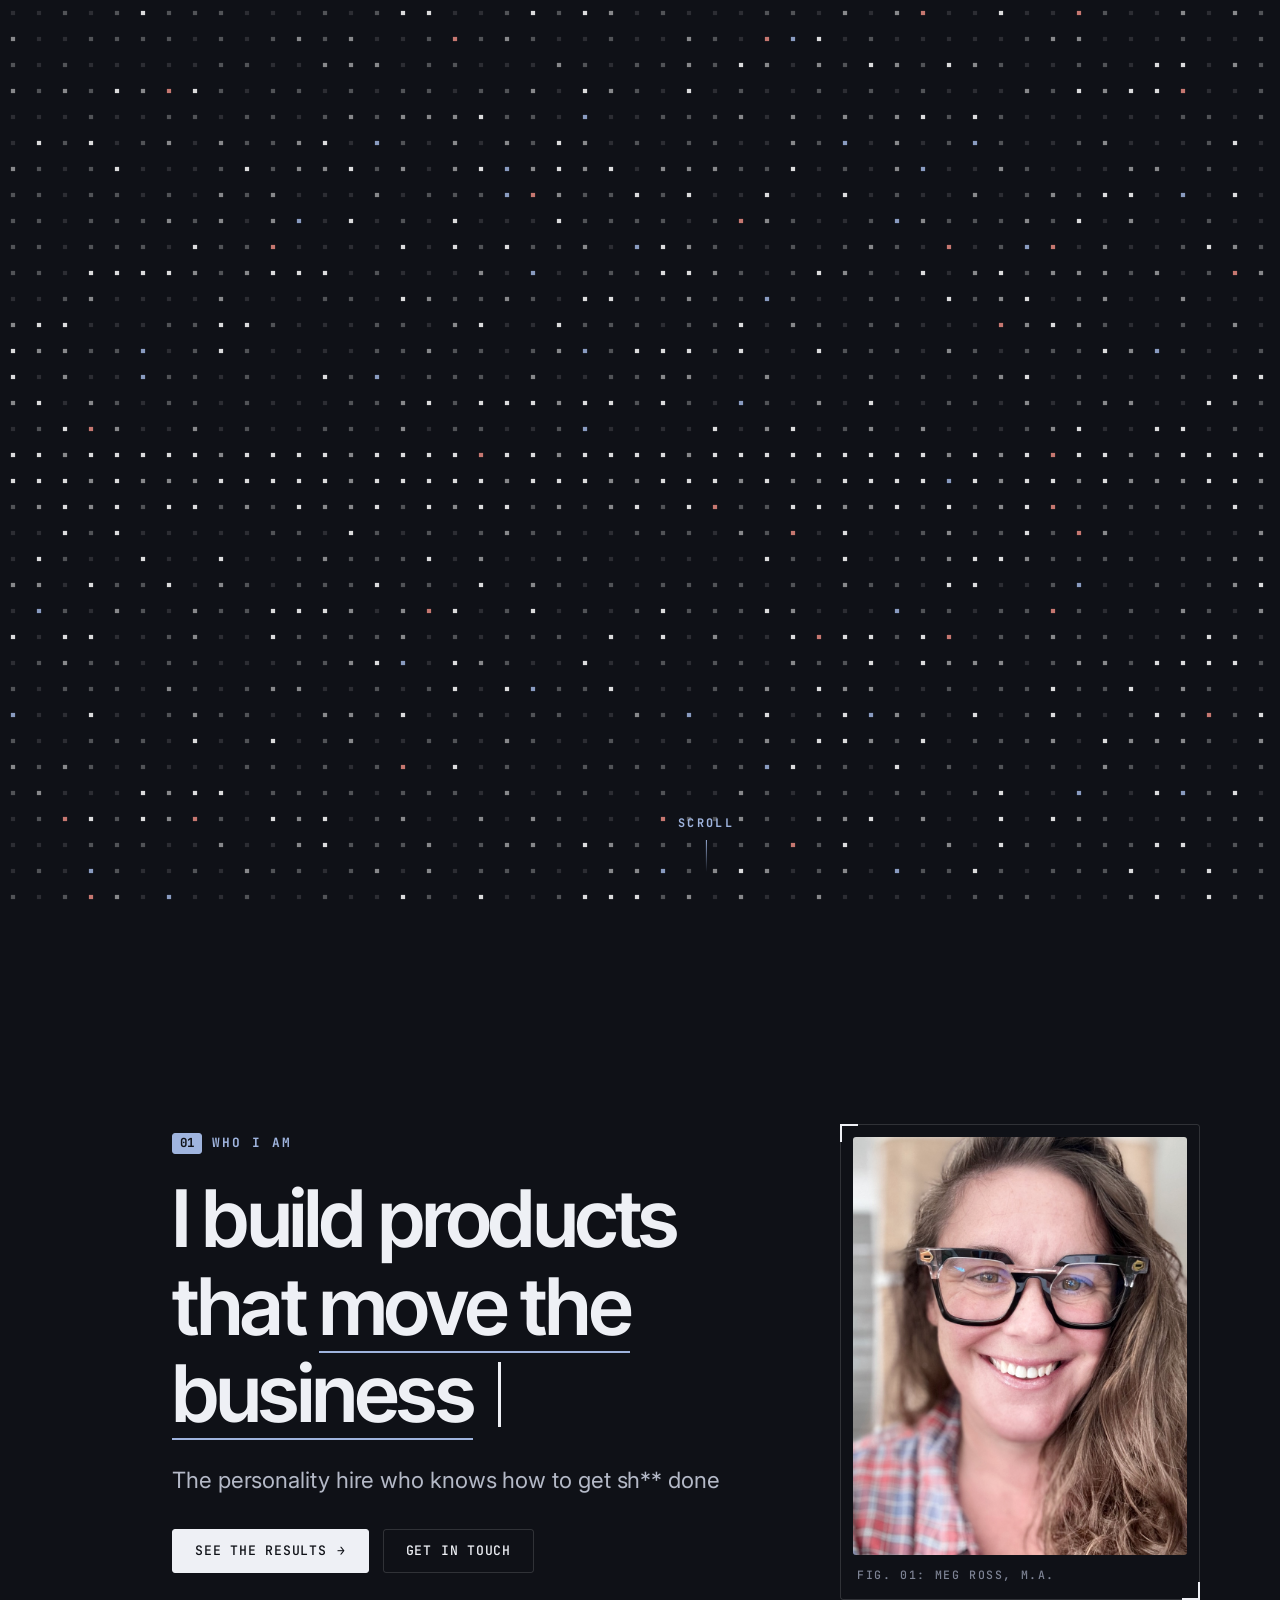
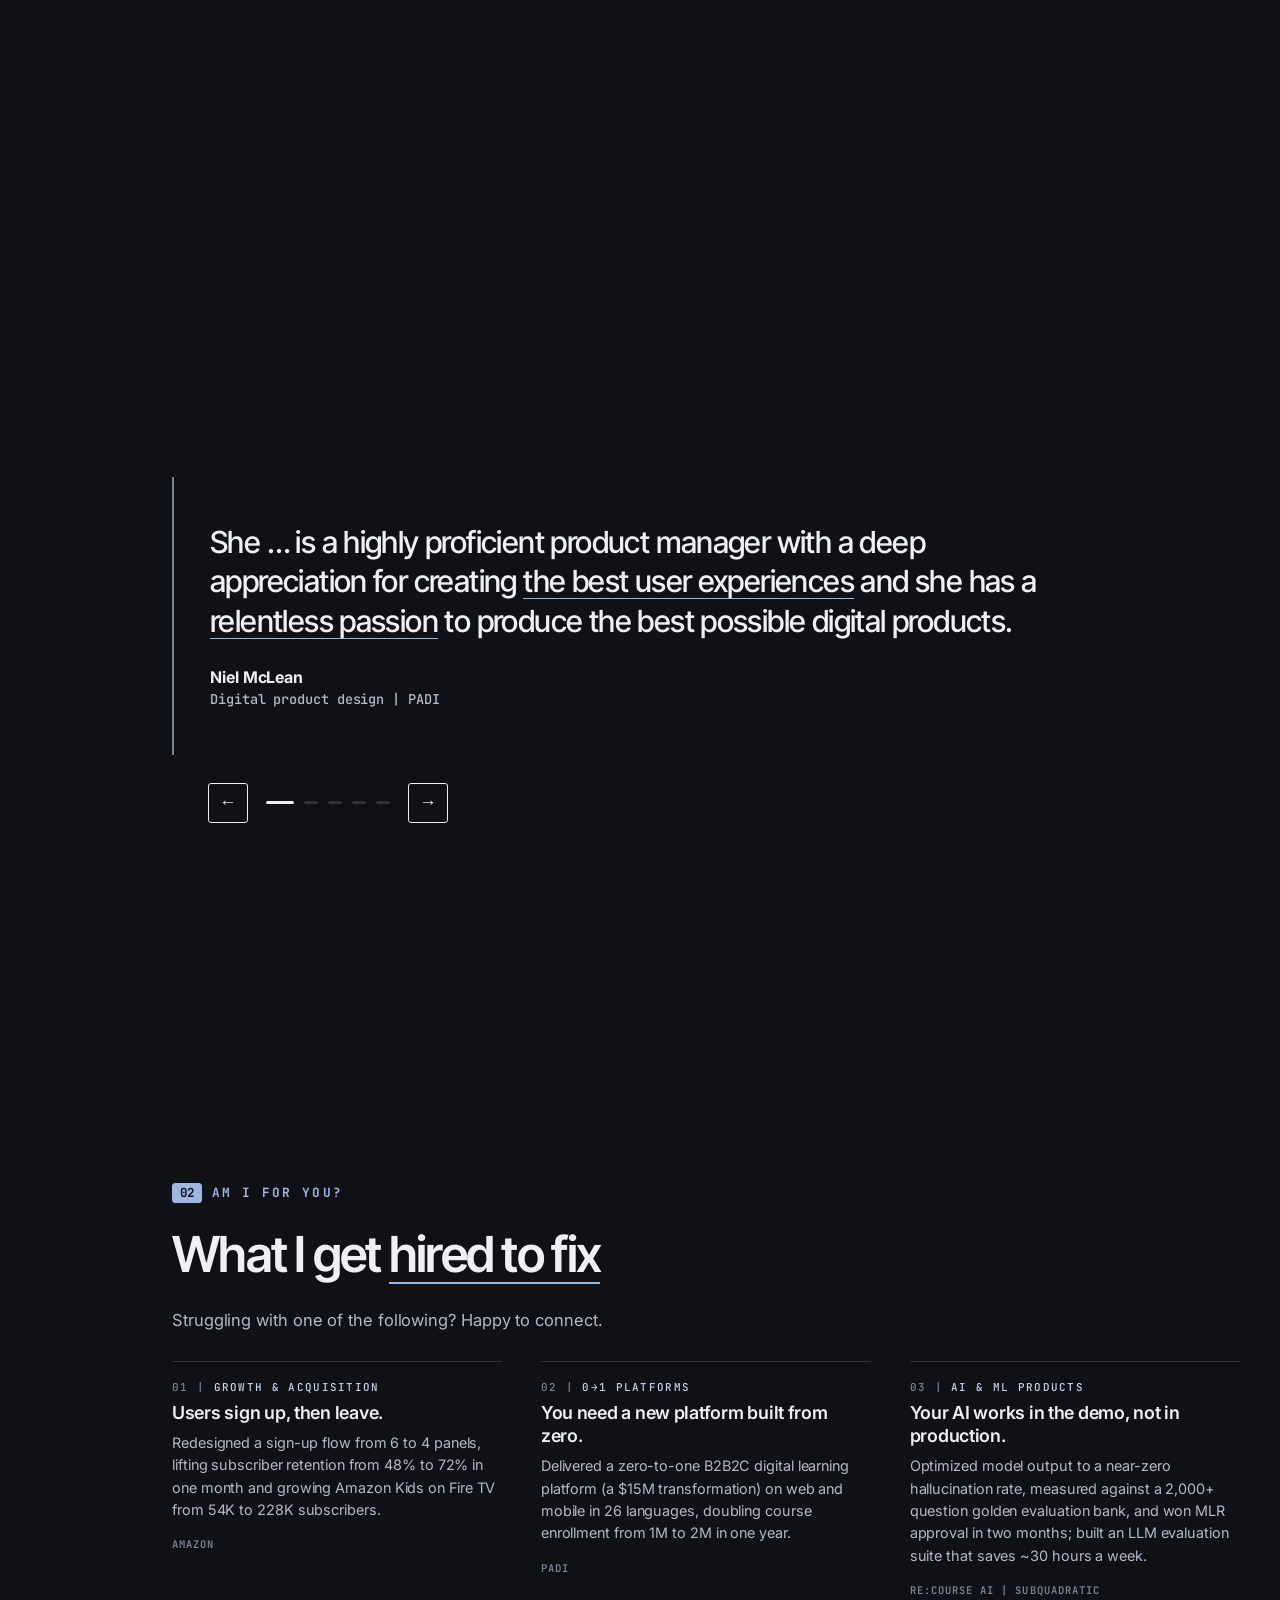
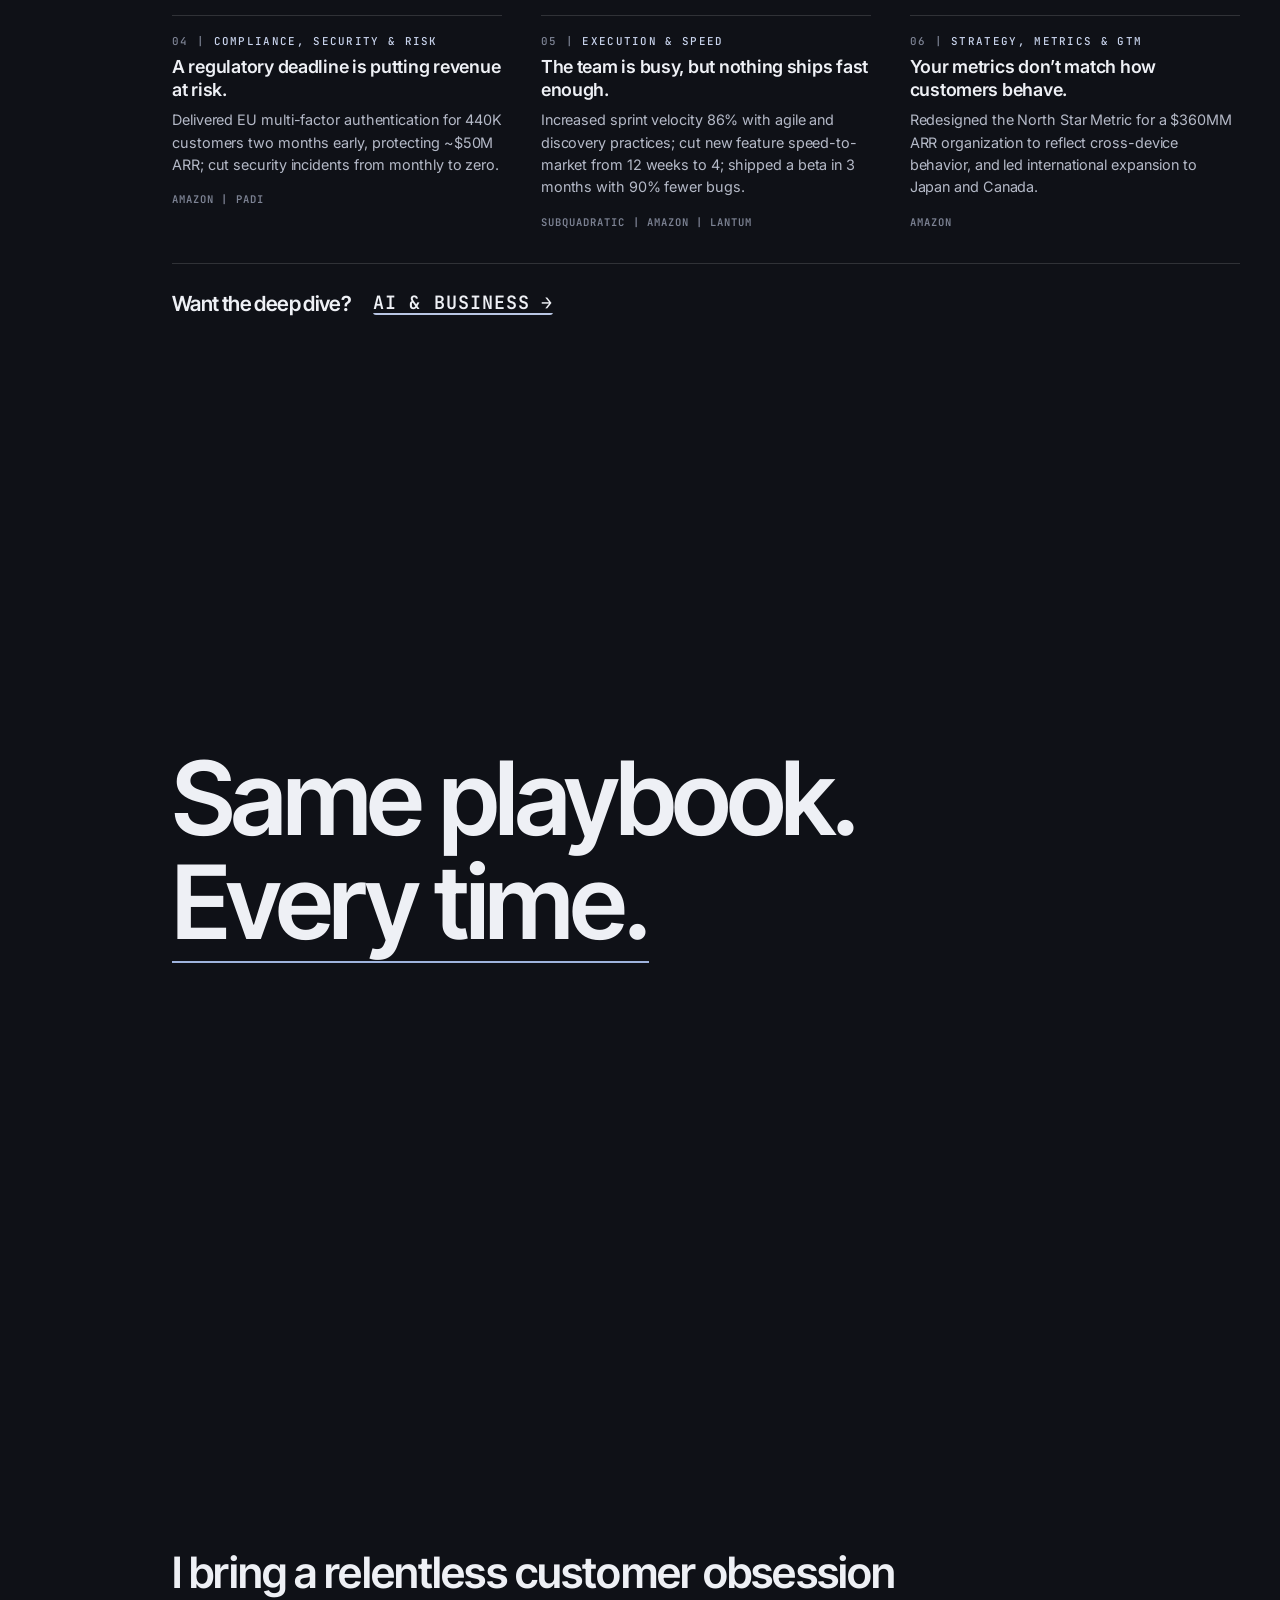
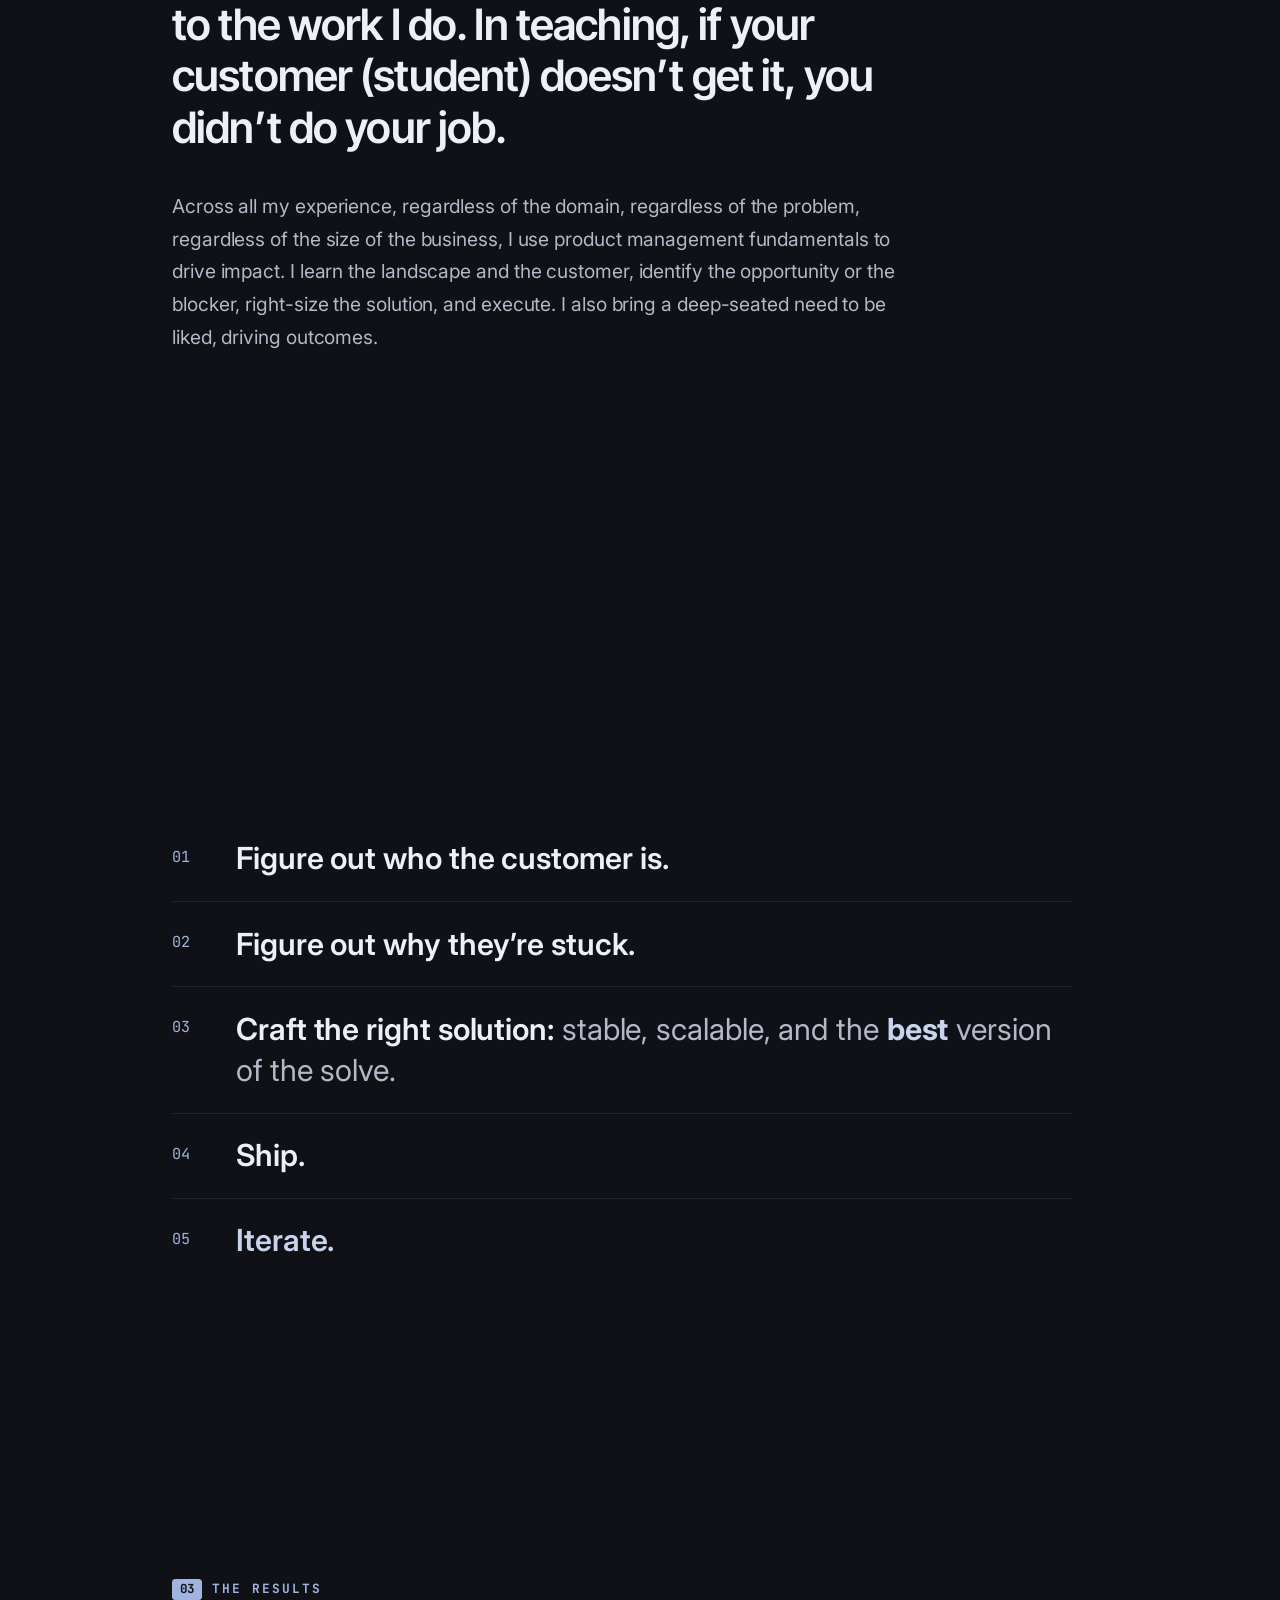
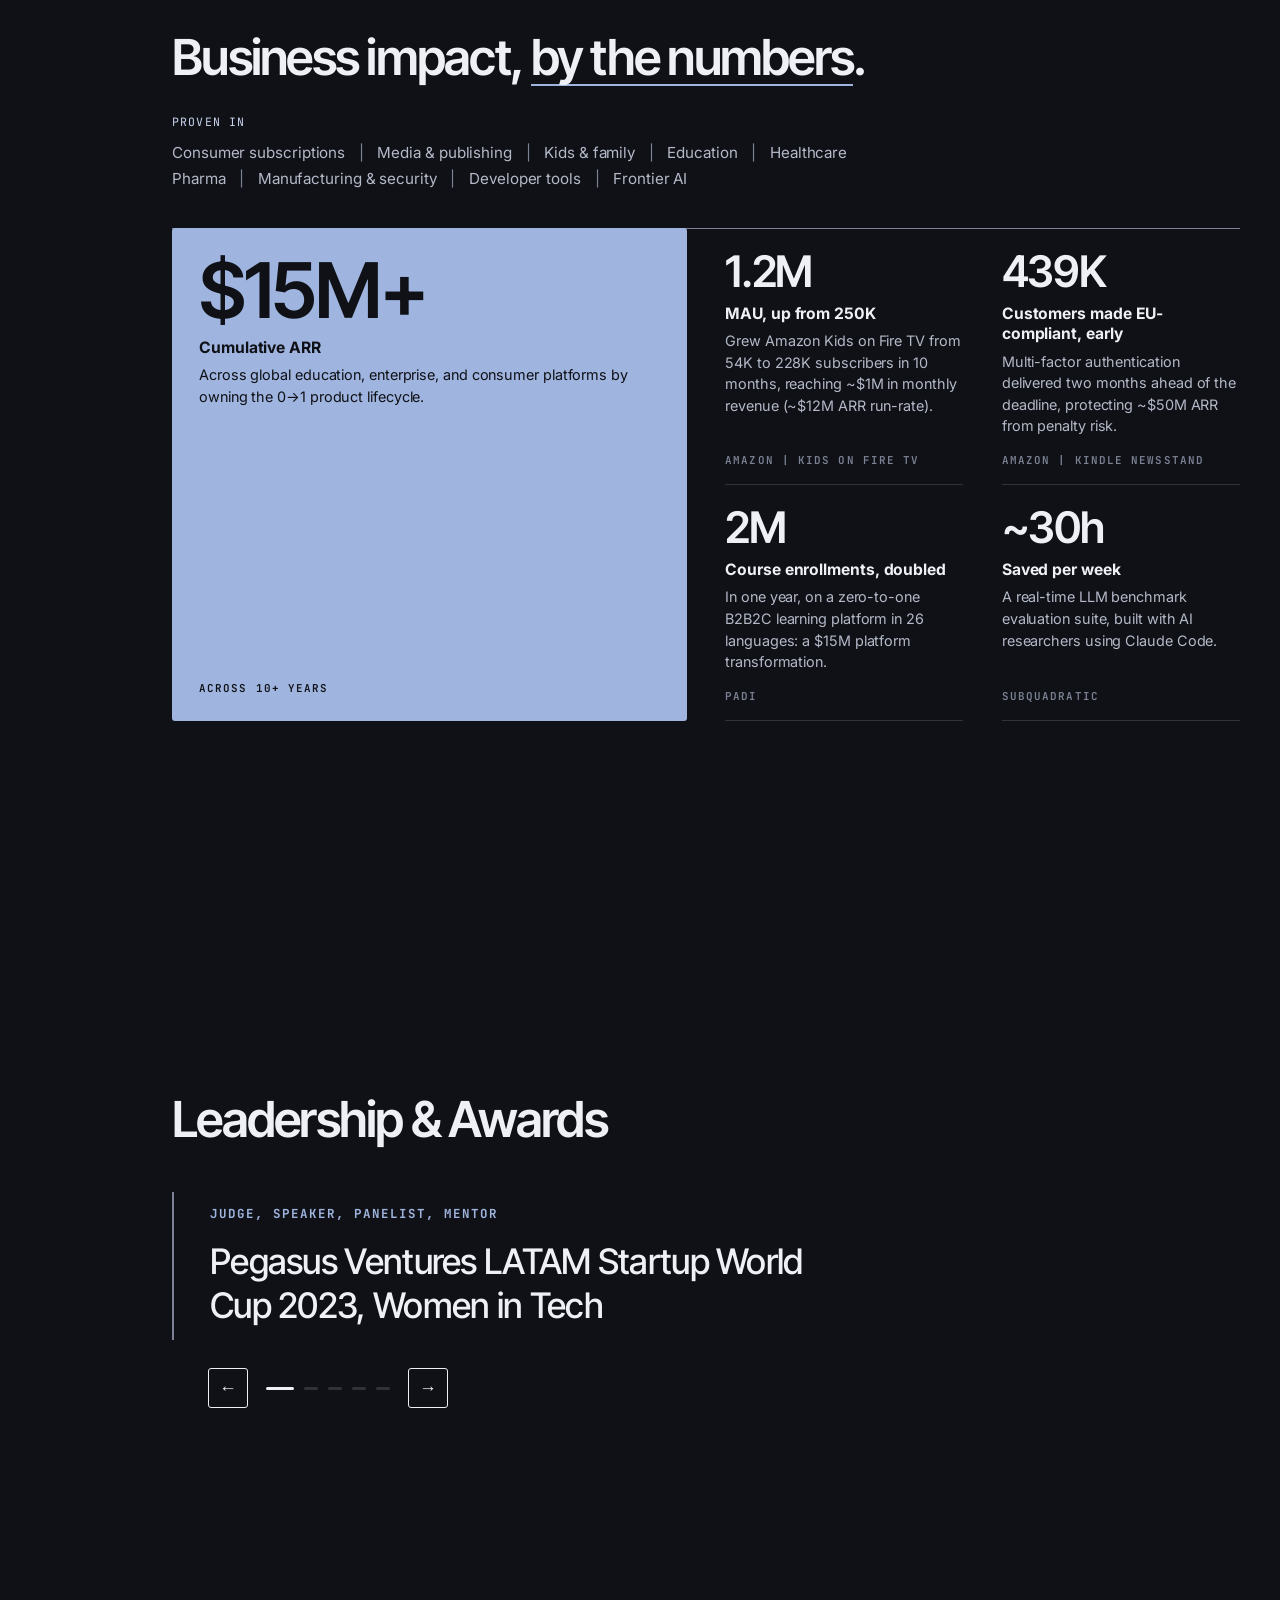
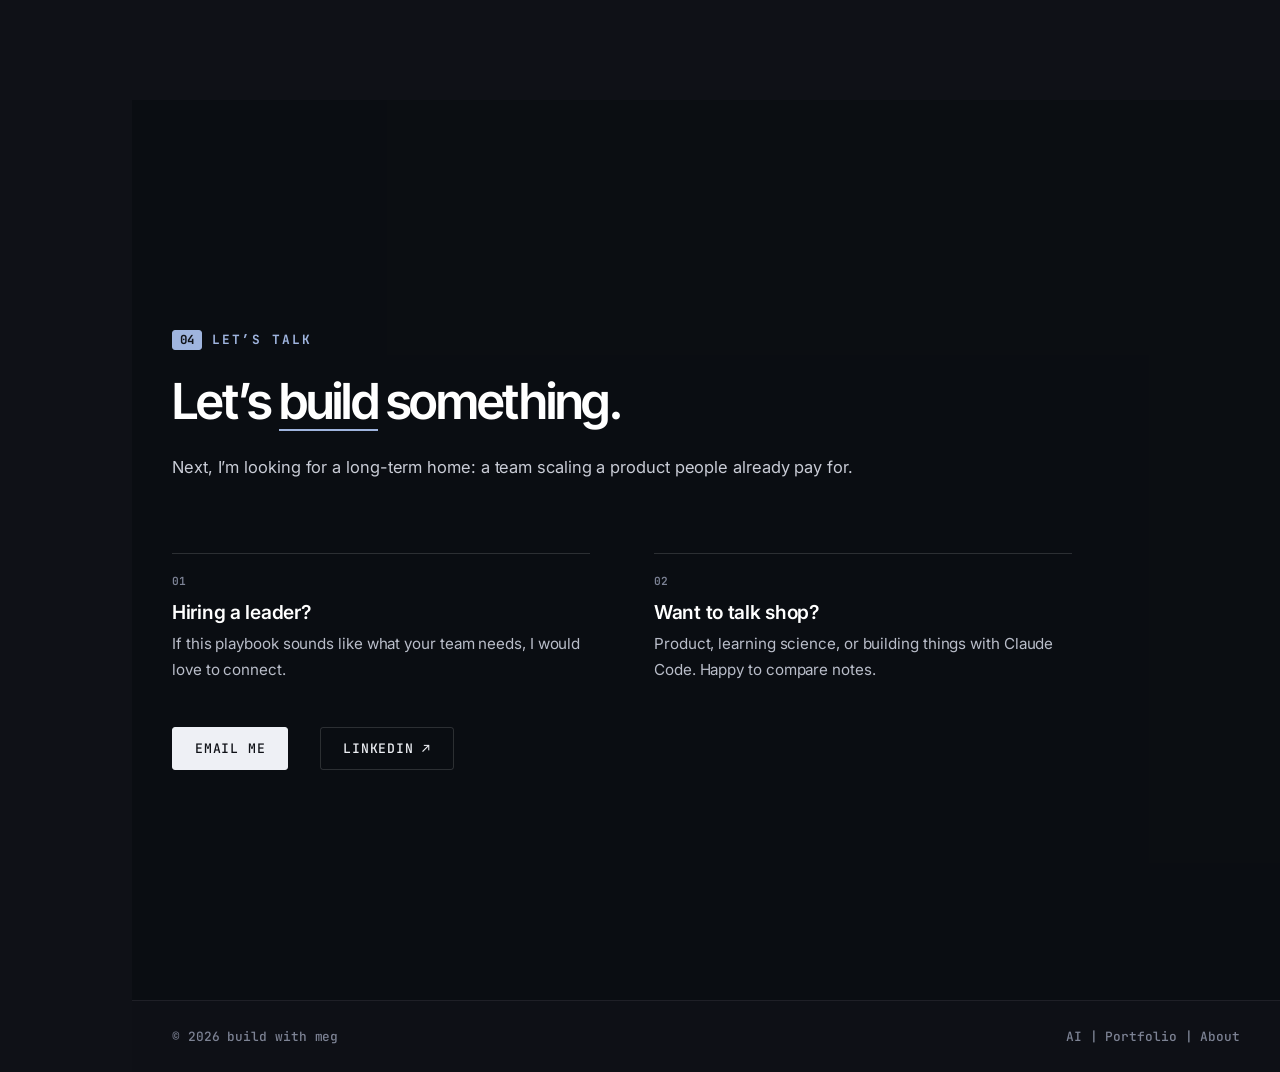
==== commit f260d3ed: "Fix blurry dot canvas on first load in Safari Safari can report the canvas at its default 300x150 be" ====
--- a/index.html
+++ b/index.html
@@ -29,7 +29,7 @@
 <link href="https://fonts.googleapis.com/css2?family=Inter+Tight:wght@500;600&family=Inter:wght@400;500;600;700&family=JetBrains+Mono:wght@500&display=swap" rel="stylesheet">
 <link rel="stylesheet" href="assets/style.css?v=1795030804">
 <script src="assets/site.js?v=1795030804" defer></script>
-<script src="assets/intro.js?v=1795031116" defer></script>
+<script src="assets/intro.js?v=1795031439" defer></script>
 <script type="application/ld+json">
 {
  "@context": "https://schema.org",
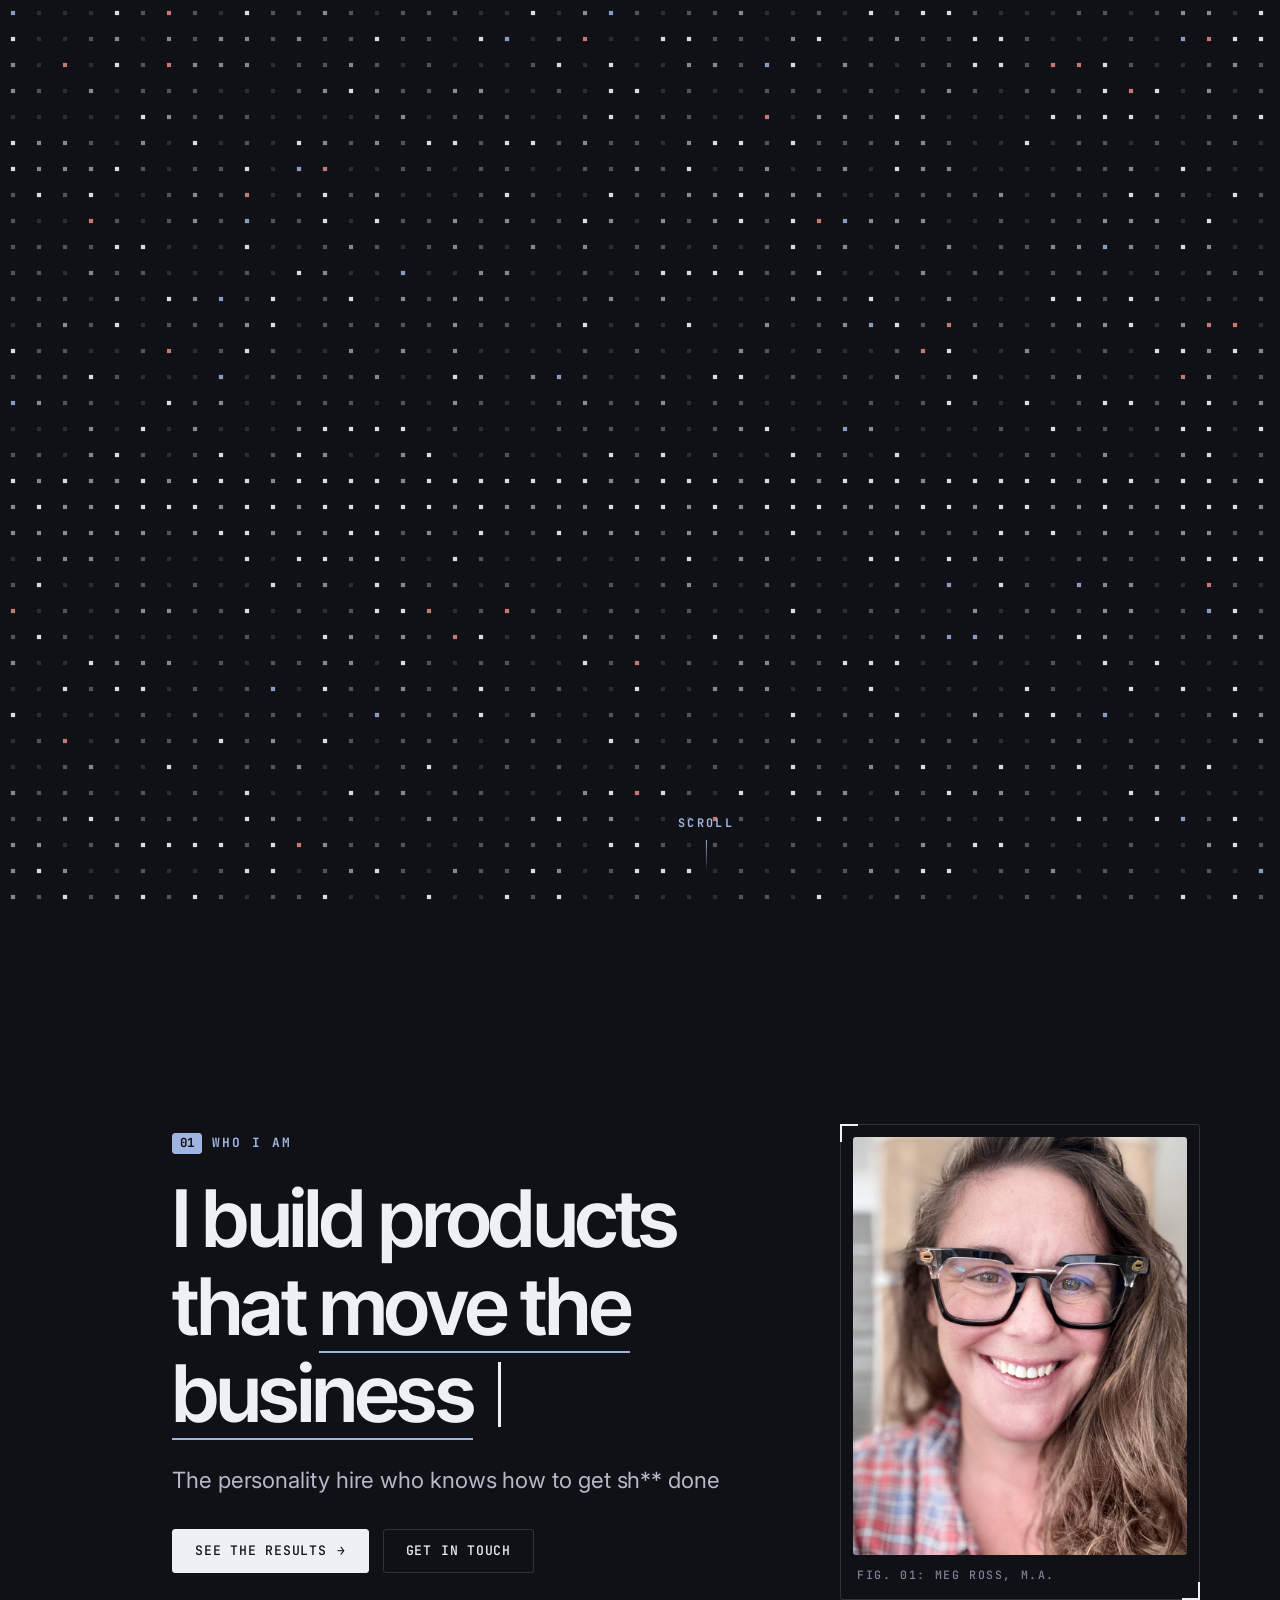
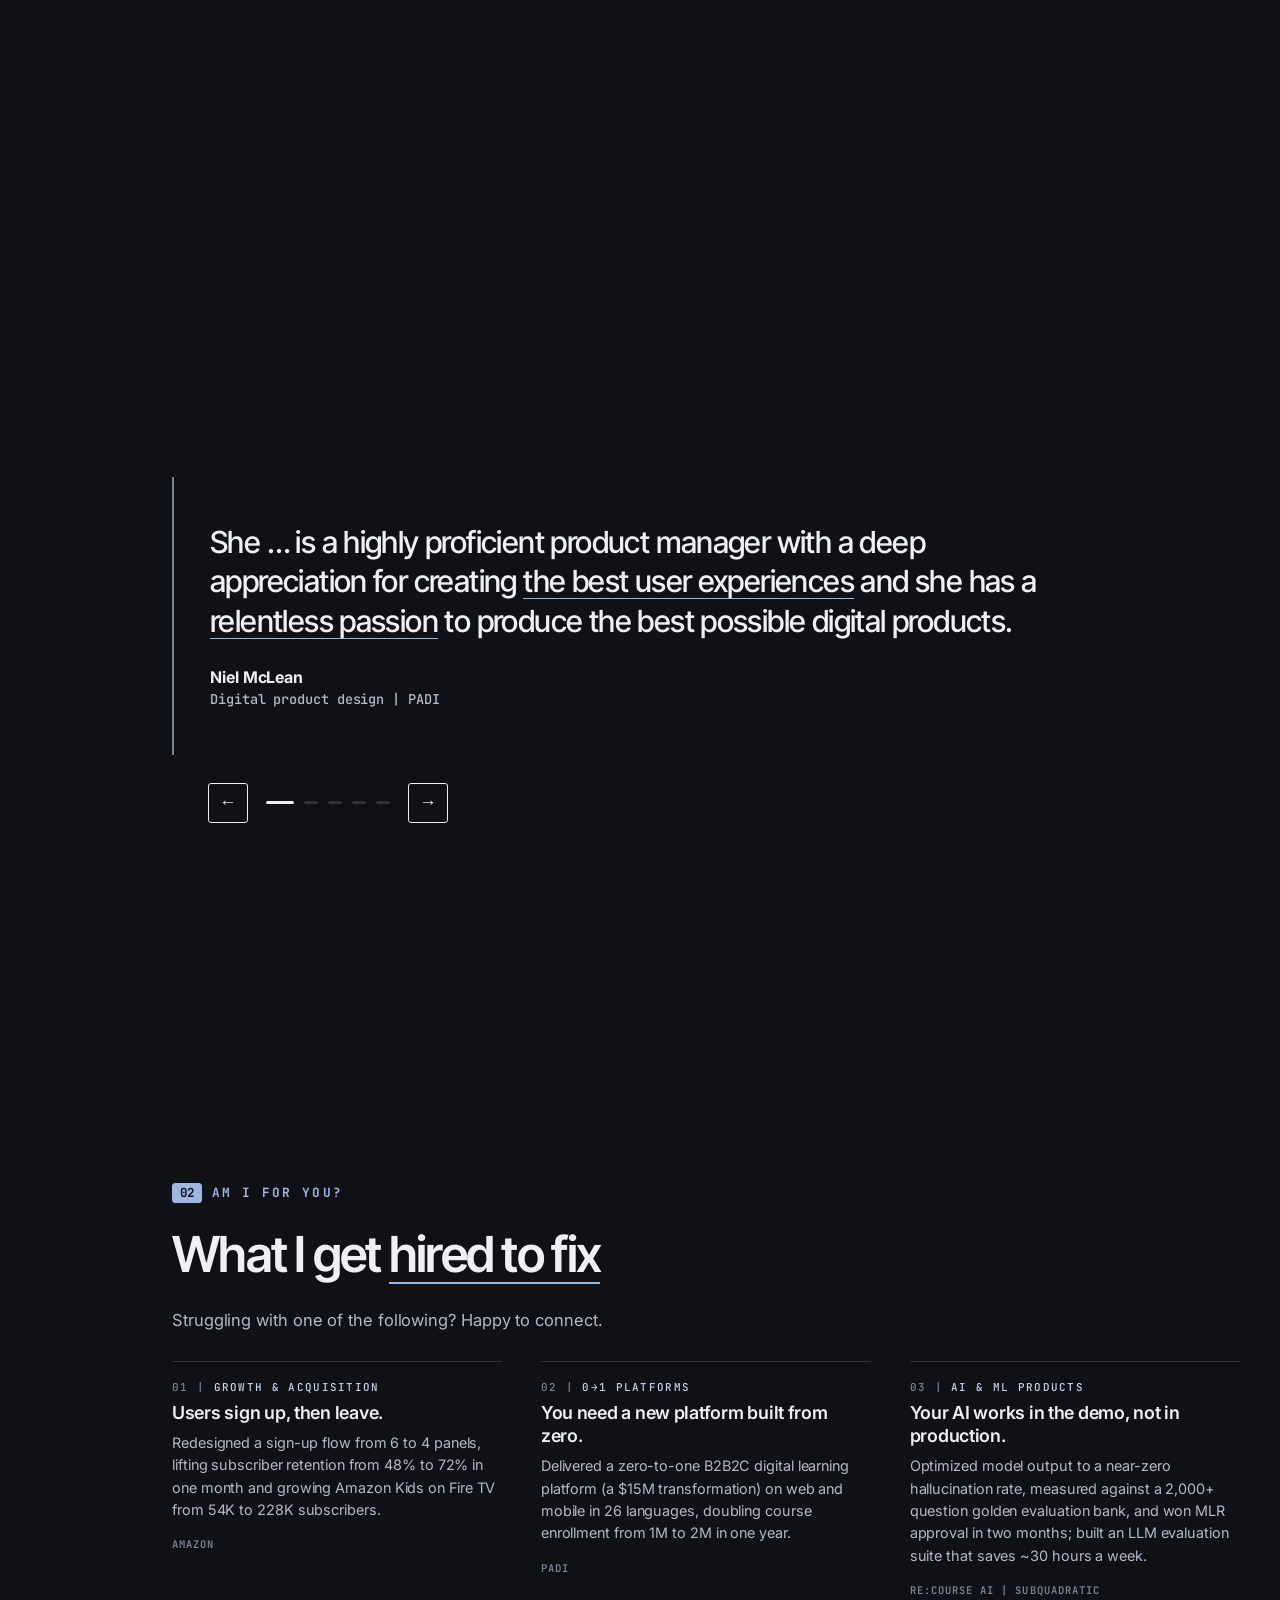
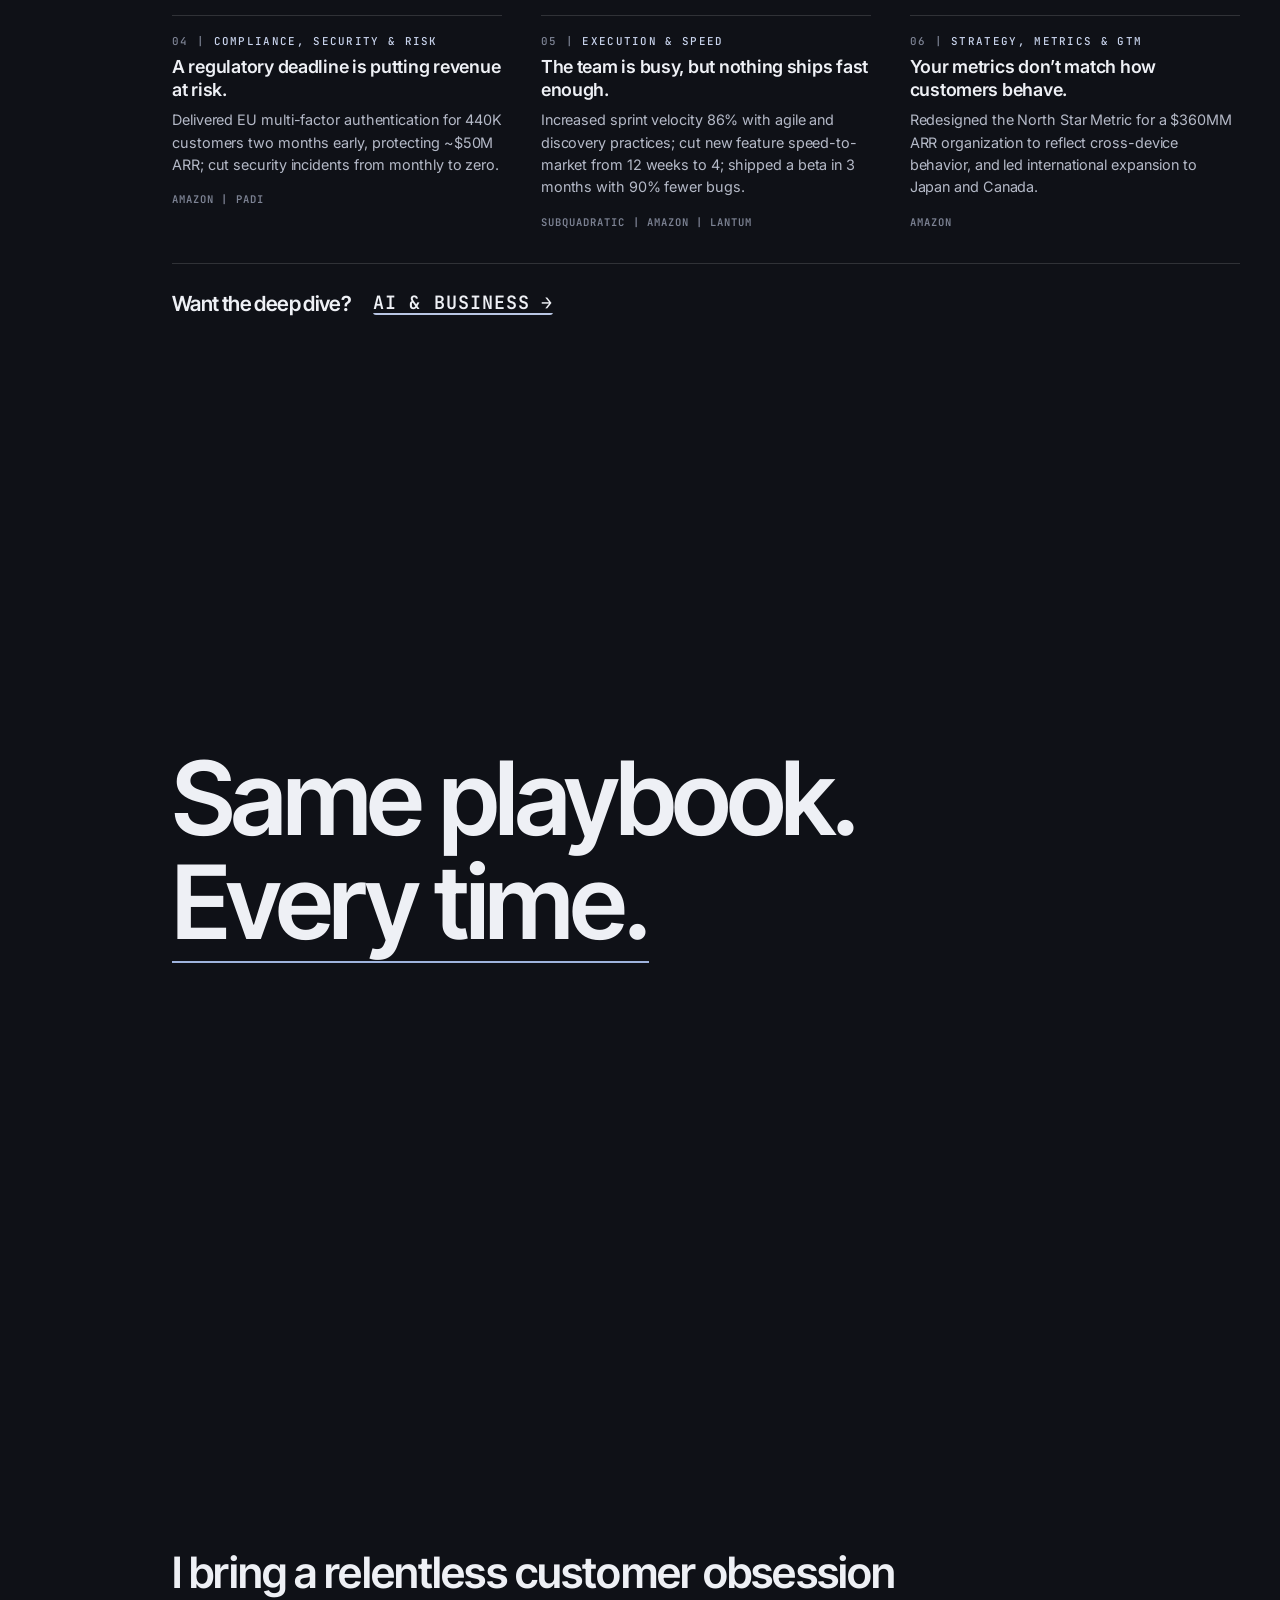
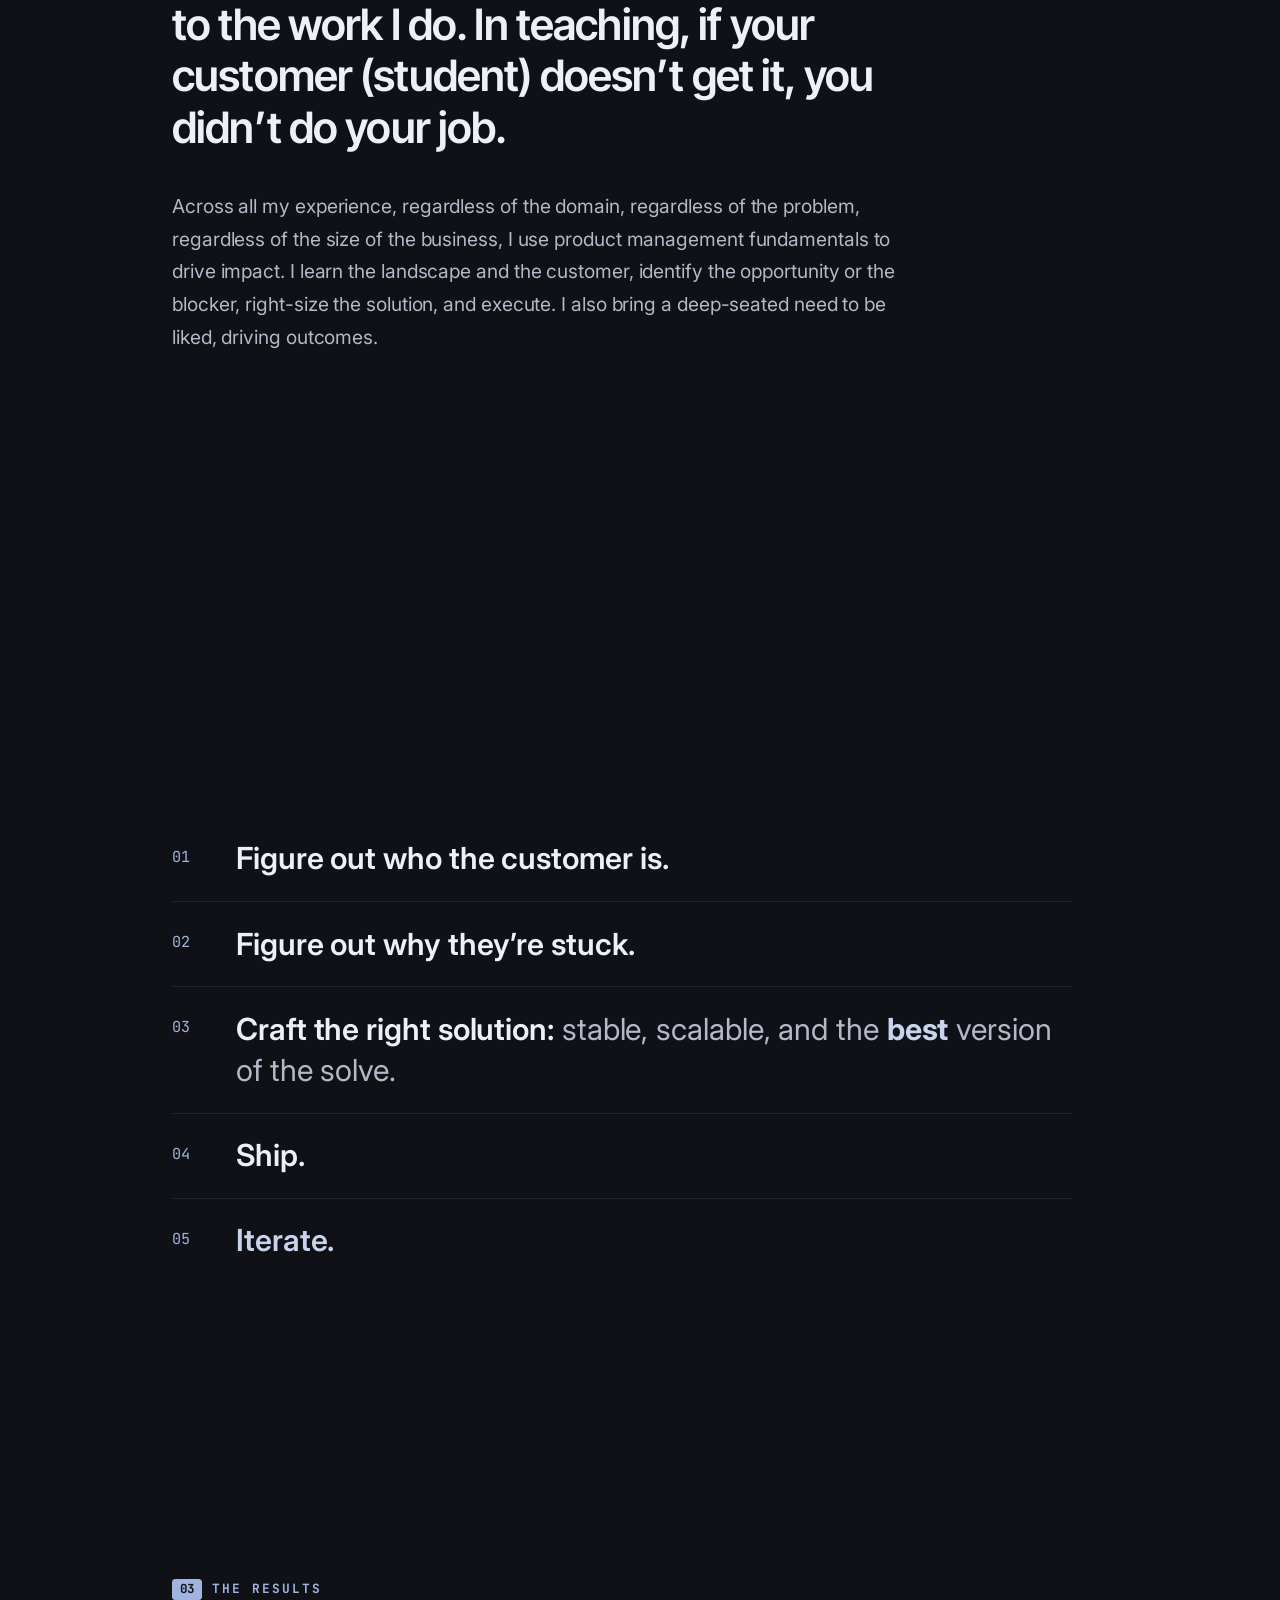
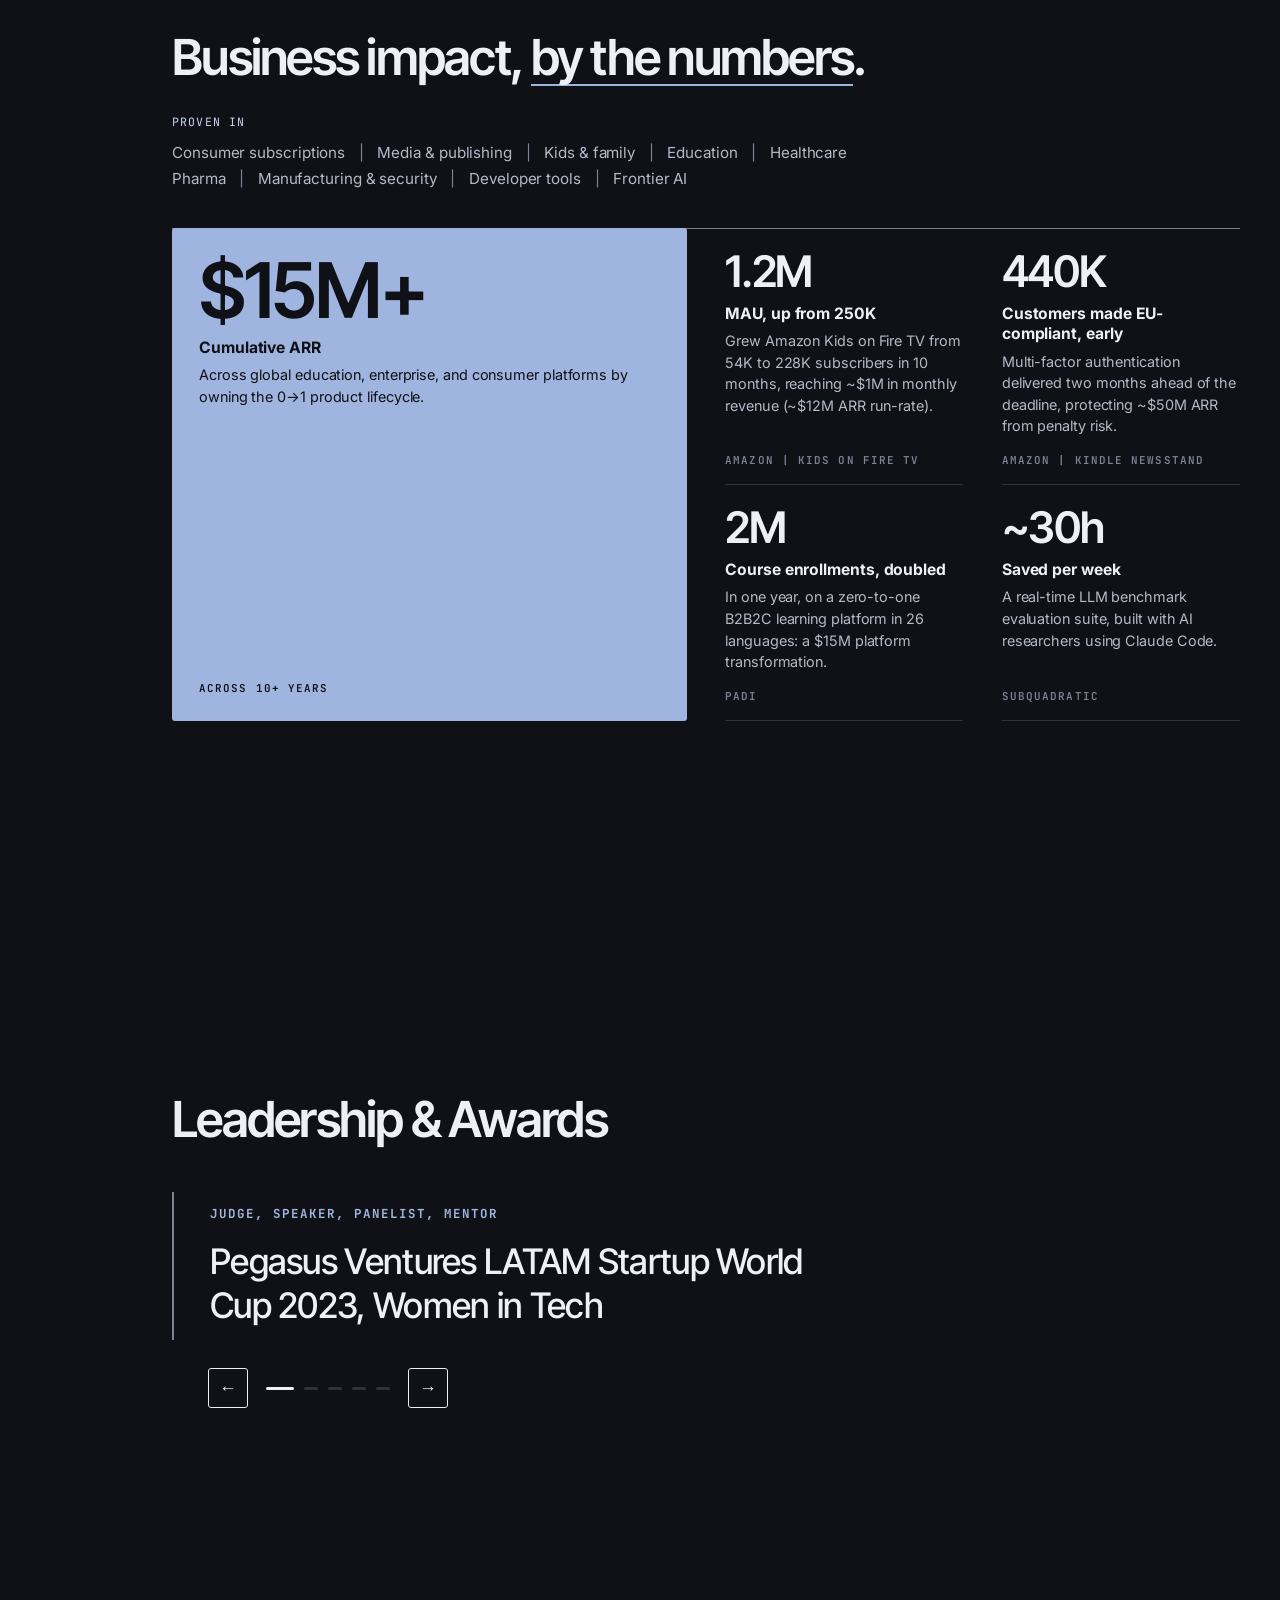
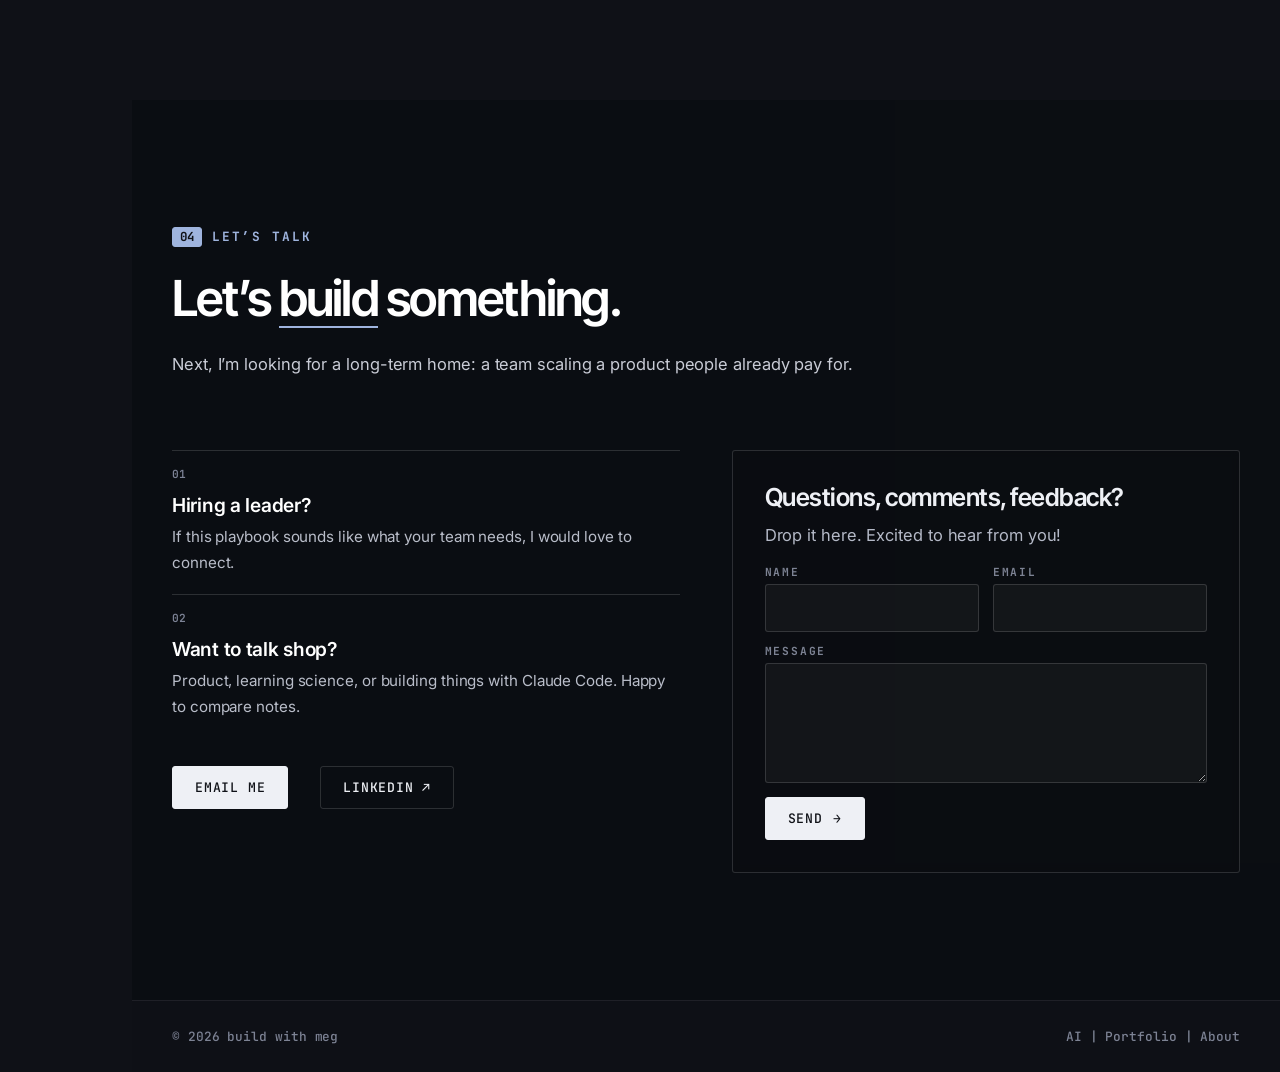
==== commit 0ad80dff: "Add questions/feedback form (Formspree) to contact panels Name, email and message required; visible " ====
--- a/index.html
+++ b/index.html
@@ -27,9 +27,9 @@
 <link rel="preconnect" href="https://fonts.googleapis.com">
 <link rel="preconnect" href="https://fonts.gstatic.com" crossorigin>
 <link href="https://fonts.googleapis.com/css2?family=Inter+Tight:wght@500;600&family=Inter:wght@400;500;600;700&family=JetBrains+Mono:wght@500&display=swap" rel="stylesheet">
-<link rel="stylesheet" href="assets/style.css?v=1795030804">
-<script src="assets/site.js?v=1795030804" defer></script>
-<script src="assets/intro.js?v=1795031439" defer></script>
+<link rel="stylesheet" href="assets/style.css?v=1795032138">
+<script src="assets/site.js?v=1795032138" defer></script>
+<script src="assets/intro.js?v=1795032138" defer></script>
 <script type="application/ld+json">
 {
  "@context": "https://schema.org",
@@ -293,13 +293,32 @@
         <h2>Let’s <span class="hl blue">build</span> something.</h2>
         <p>Next, I’m looking for a long-term home: a team scaling a product people already pay for.</p>
       </div>
-      <div class="asks">
-        <div class="ask reveal"><span class="k">01</span><h3>Hiring a leader?</h3><p>If this playbook sounds like what your team needs, I would love to connect.</p></div>
-        <div class="ask reveal d1"><span class="k">02</span><h3>Want to talk shop?</h3><p>Product, learning science, or building things with Claude Code. Happy to compare notes.</p></div>
-      </div>
-      <div class="contact-links reveal">
-        <a class="btn email-link" href="#contact" data-u="mmross7" data-d="gmail.com">Email me</a>
-        <a class="btn pinkb" href="https://www.linkedin.com/in/megross2" target="_blank" rel="noopener">LinkedIn ↗</a>
+      <div class="talk-grid">
+        <div class="talk-left">
+        <div class="asks">
+          <div class="ask reveal"><span class="k">01</span><h3>Hiring a leader?</h3><p>If this playbook sounds like what your team needs, I would love to connect.</p></div>
+          <div class="ask reveal d1"><span class="k">02</span><h3>Want to talk shop?</h3><p>Product, learning science, or building things with Claude Code. Happy to compare notes.</p></div>
+        </div>
+        <div class="contact-links reveal">
+          <a class="btn email-link" href="#contact" data-u="mmross7" data-d="gmail.com">Email me</a>
+          <a class="btn pinkb" href="https://www.linkedin.com/in/megross2" target="_blank" rel="noopener">LinkedIn ↗</a>
+        </div>
+        </div>
+        <form class="ask-form reveal d1" action="https://formspree.io/f/mnpdvlvw" method="POST" data-formspree="mnpdvlvw" novalidate>
+          <h3>Questions, comments, feedback?</h3>
+          <p class="sub">Drop it here. Excited to hear from you!</p>
+          <div class="row2">
+            <label>Name<input type="text" name="name" autocomplete="name" required></label>
+            <label>Email<input type="email" name="email" autocomplete="email" required></label>
+          </div>
+          <label>Message<textarea name="message" rows="4" required></textarea></label>
+          <label class="hp" aria-hidden="true">Website<input type="text" name="website" tabindex="-1" autocomplete="off"></label>
+          <input type="hidden" name="_subject" value="buildwithmeg.com: new note">
+          <div class="form-foot">
+            <button class="btn" type="submit">Send <span class="arr">→</span></button>
+            <p class="form-status" role="status" aria-live="polite"></p>
+          </div>
+        </form>
       </div>
     </div>
   </section>
--- a/assets/style.css
+++ b/assets/style.css
@@ -1799,3 +1799,29 @@
 .toolkit-panel .lp h3 { font: 600 clamp(2rem, 4vw, 3.1rem)/1.1 var(--display) !important; letter-spacing: -0.03em !important; text-transform: none !important; color: var(--ink) !important; margin-bottom: clamp(24px, 4vh, 44px) !important; }
 .toolkit-panel .kit-h { font: 700 .78rem/1.4 var(--mono); letter-spacing: .16em; text-transform: uppercase; color: var(--blue) !important; }
 .toolkit-panel .kit p { font-size: clamp(1rem, 1.4vw, 1.15rem); line-height: 1.6; color: var(--ink-2); }
+
+/* contact panel: cards + links on the left, question form on the right */
+.talk-grid { display: grid; grid-template-columns: minmax(0, 1fr) minmax(0, 1fr); gap: clamp(28px, 4vw, 64px); align-items: start; }
+.talk-grid .asks { grid-template-columns: 1fr; gap: 0; margin-bottom: 28px; max-width: none; }
+.talk-grid .ask { padding: 18px 0 !important; }
+@media (max-width: 860px) { .talk-grid { grid-template-columns: 1fr; } }
+.ask-form { display: grid; gap: 14px; border: 1px solid var(--line); border-radius: var(--radius); padding: clamp(20px, 3vw, 32px); background: rgba(11, 13, 18, 0.55); backdrop-filter: blur(4px); }
+.ask-form h3 { margin: 0; font: 600 clamp(1.25rem, 2vw, 1.55rem)/1.2 var(--display); letter-spacing: -0.02em; color: var(--ink); }
+.ask-form .sub { margin: -6px 0 4px; color: var(--ink-2); }
+.ask-form .row2 { display: grid; grid-template-columns: 1fr 1fr; gap: 14px; }
+@media (max-width: 520px) { .ask-form .row2 { grid-template-columns: 1fr; } }
+.ask-form label { display: grid; gap: 6px; font: 700 .7rem/1 var(--mono); letter-spacing: .16em; text-transform: uppercase; color: var(--ink-3); }
+.ask-form input, .ask-form textarea {
+  font: 400 1rem/1.5 var(--body); color: var(--ink); background: rgba(255,255,255,.04);
+  border: 1px solid var(--line); border-radius: var(--radius); padding: 11px 12px; width: 100%; box-sizing: border-box;
+  text-transform: none; letter-spacing: 0;
+}
+.ask-form textarea { resize: vertical; min-height: 96px; }
+.ask-form input:focus, .ask-form textarea:focus { outline: none; border-color: var(--blue); box-shadow: 0 0 0 3px rgba(159,180,222,.18); }
+.ask-form .invalid { border-color: var(--red-ink, #ee9b92); }
+.ask-form .hp { position: absolute; left: -9999px; width: 1px; height: 1px; opacity: 0; }
+.ask-form .form-foot { display: flex; align-items: center; gap: 16px; flex-wrap: wrap; }
+.ask-form .form-status { margin: 0; font-size: .92rem; color: var(--ink-2); }
+.ask-form .form-status.ok { color: var(--blue); }
+.ask-form .form-status.err { color: #ee9b92; }
+.ask-form button[disabled] { opacity: .6; cursor: wait; }
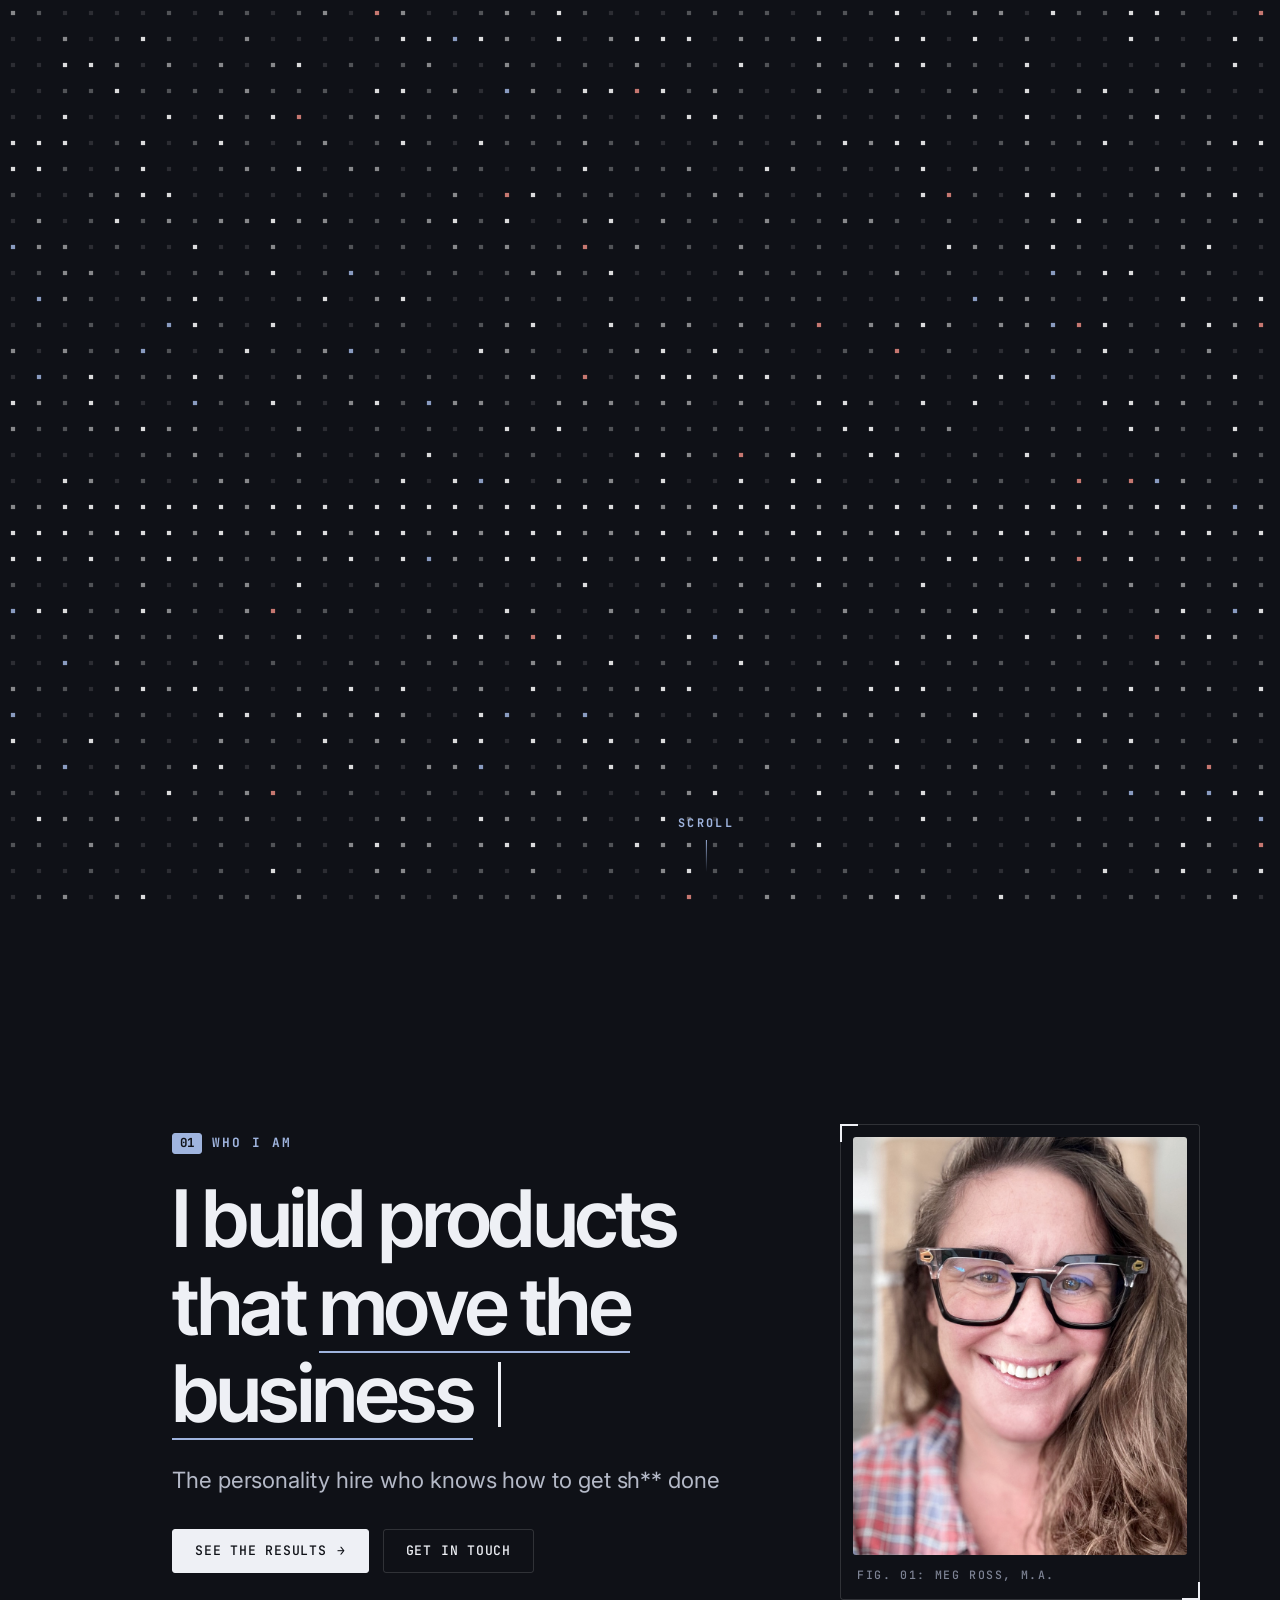
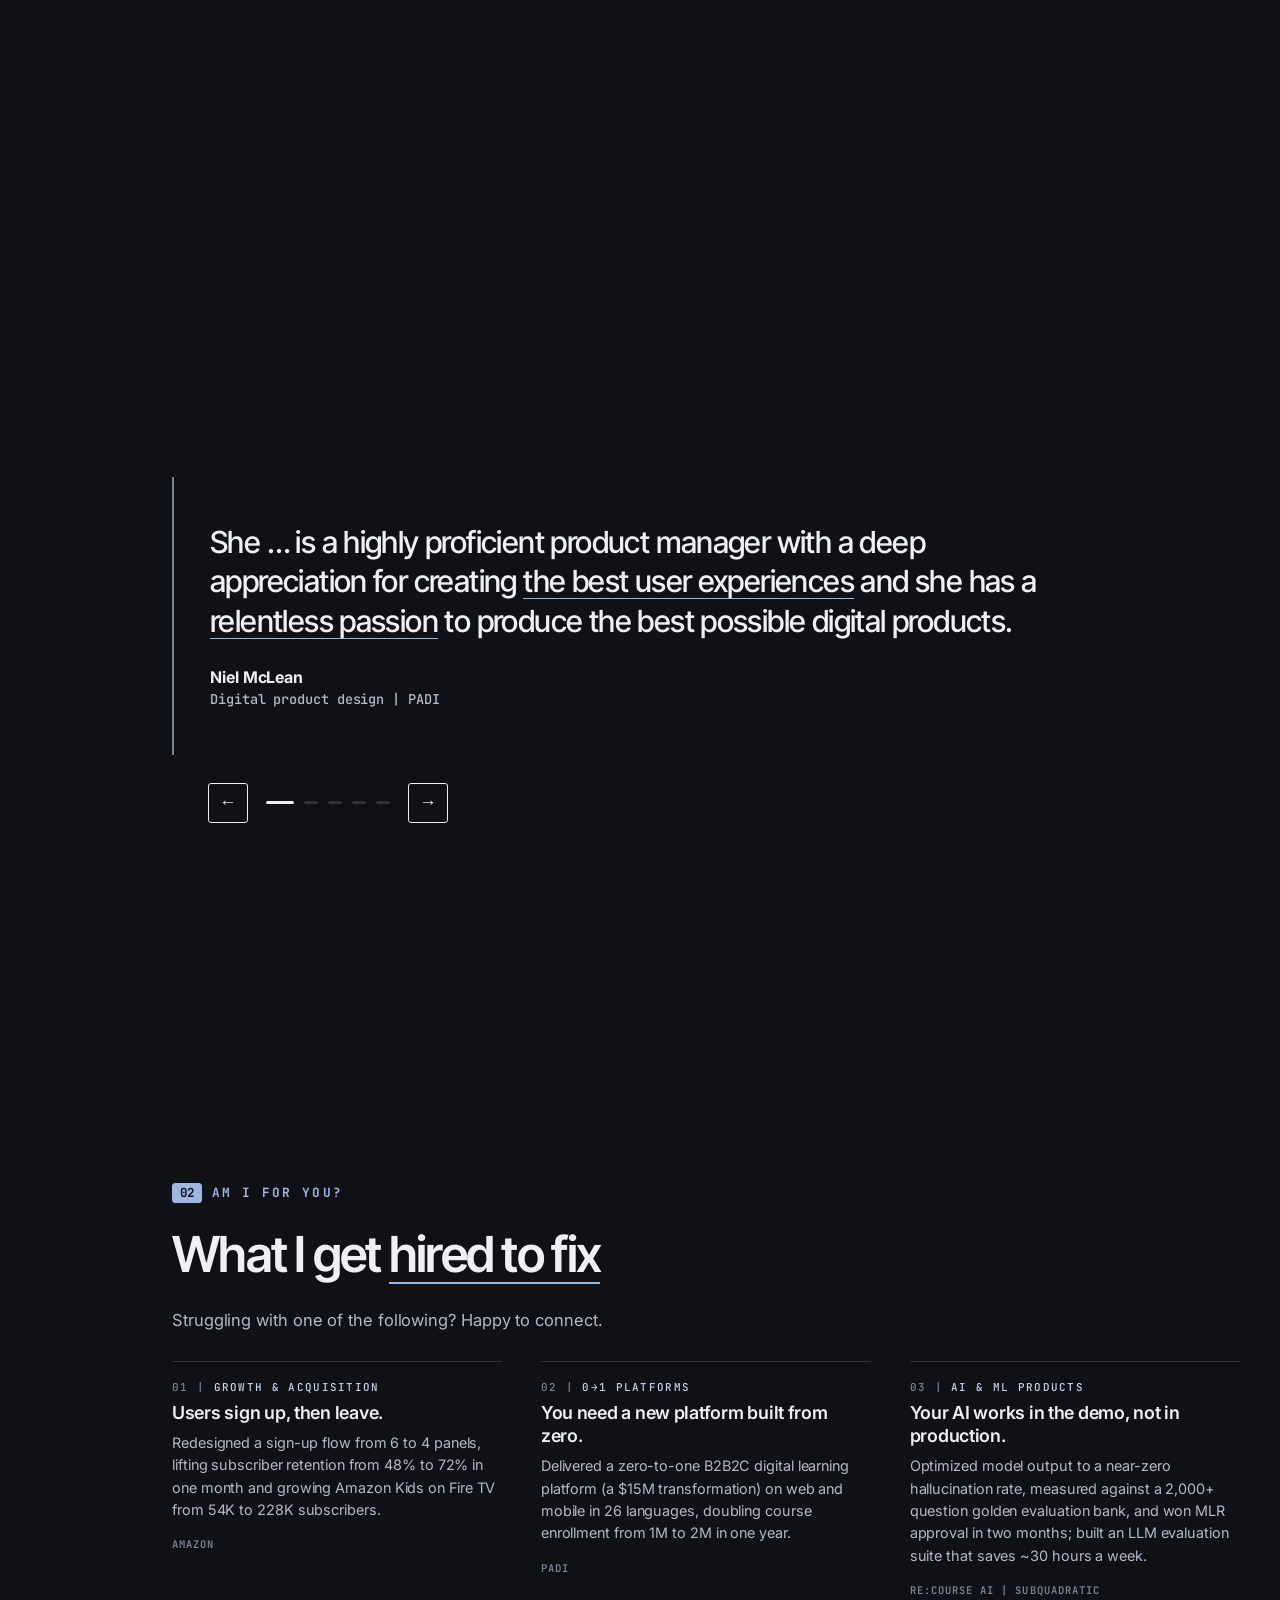
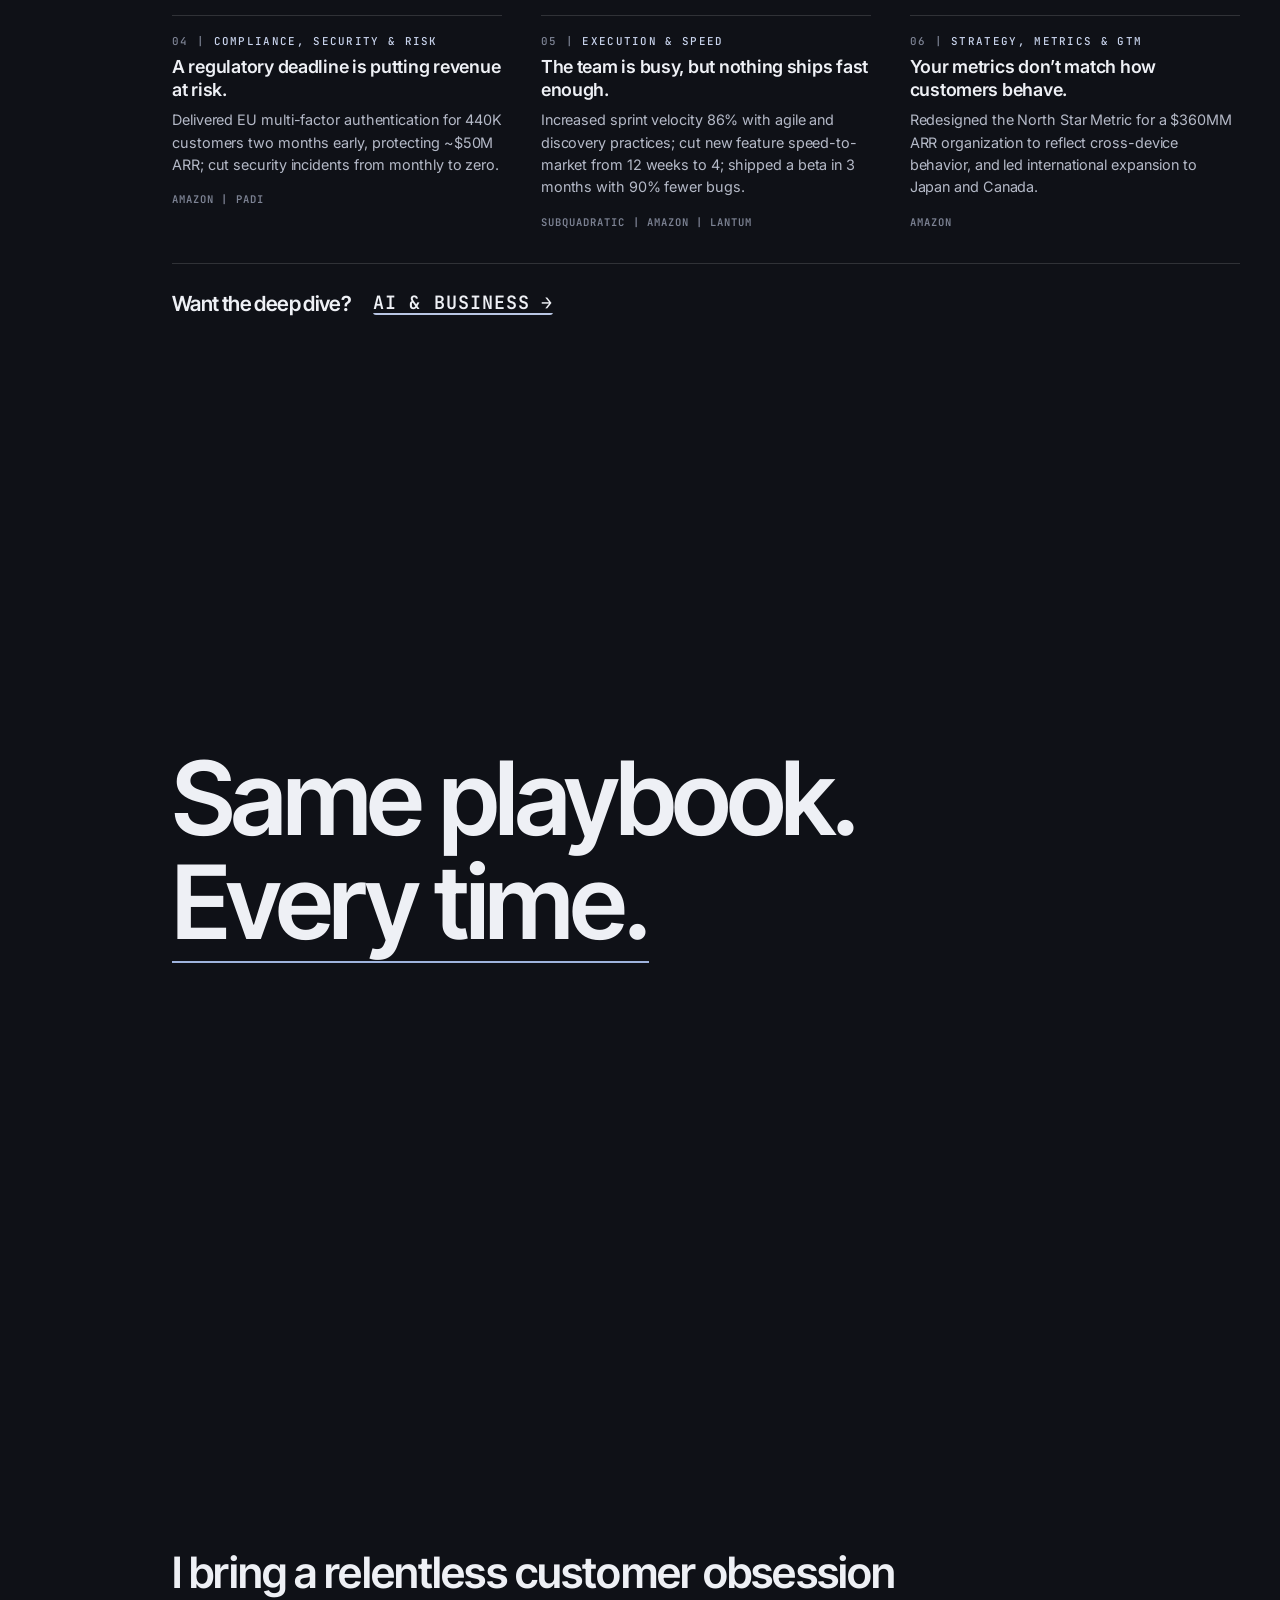
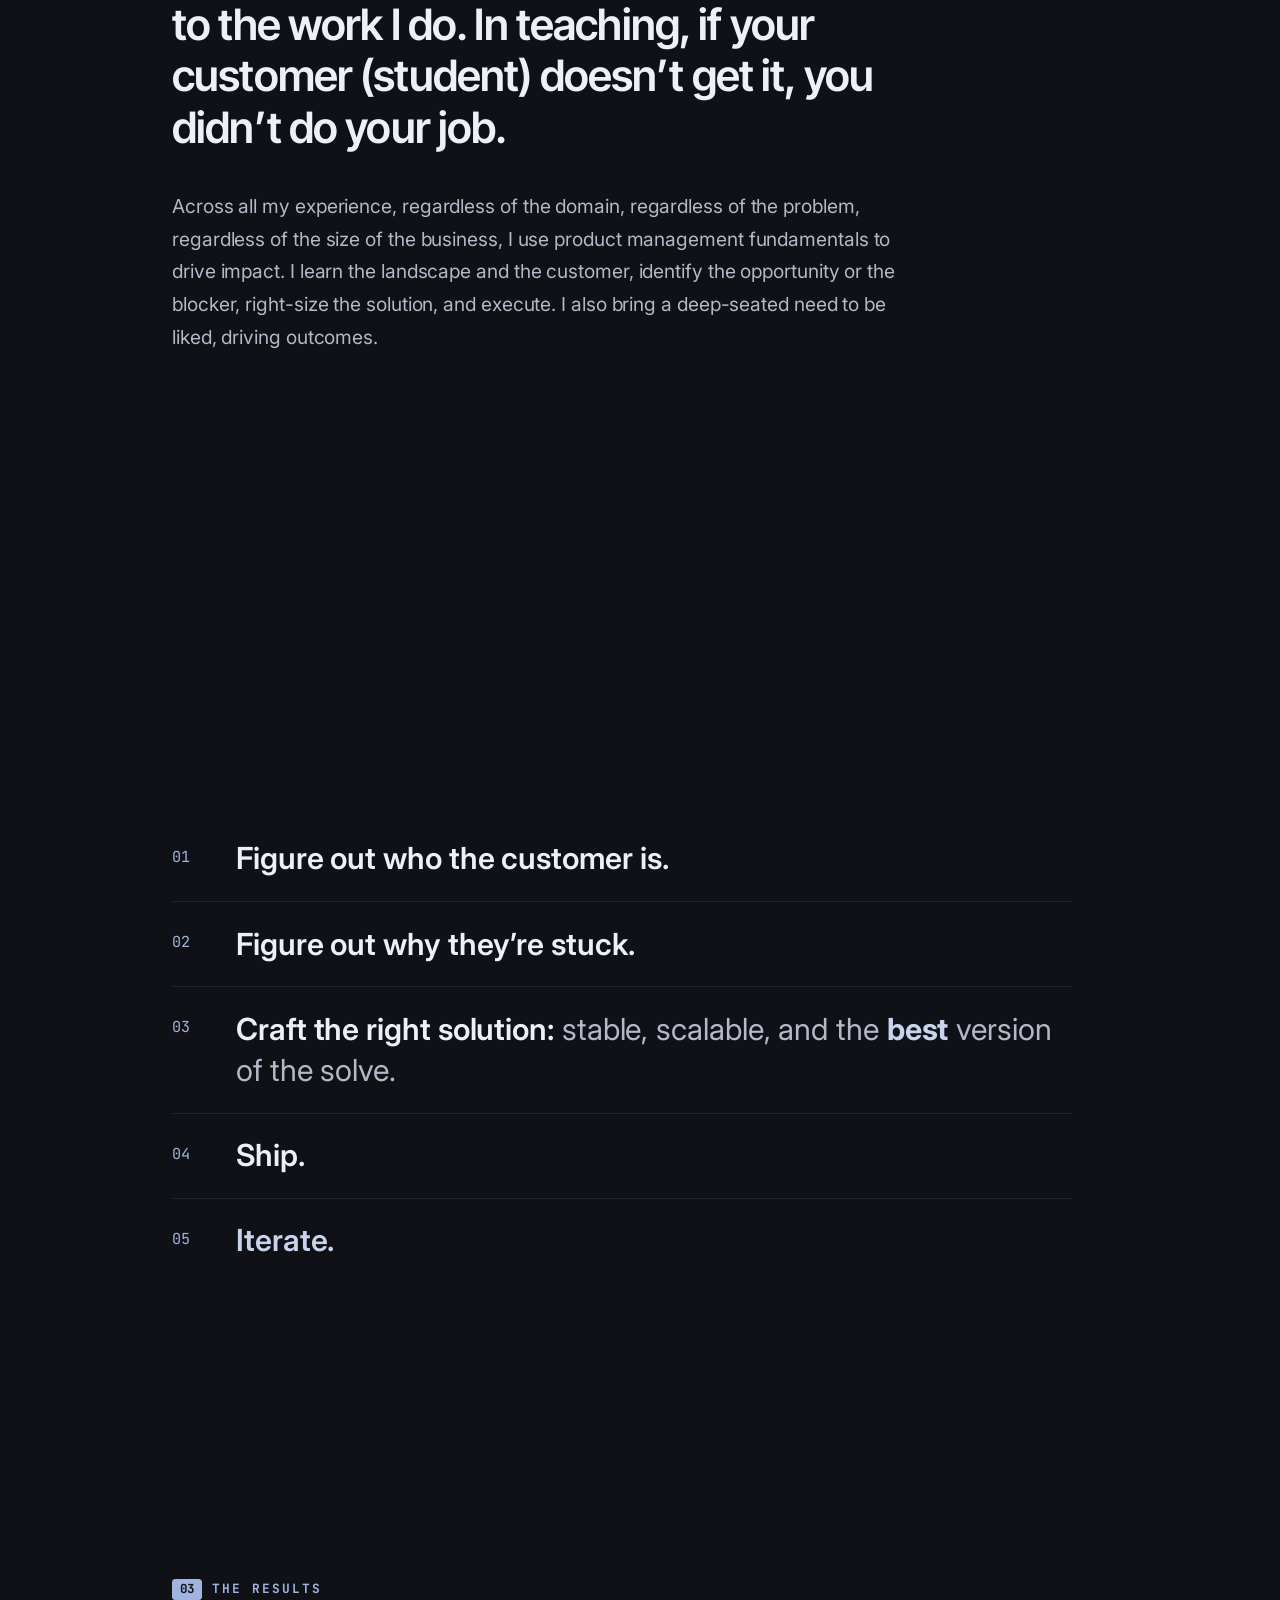
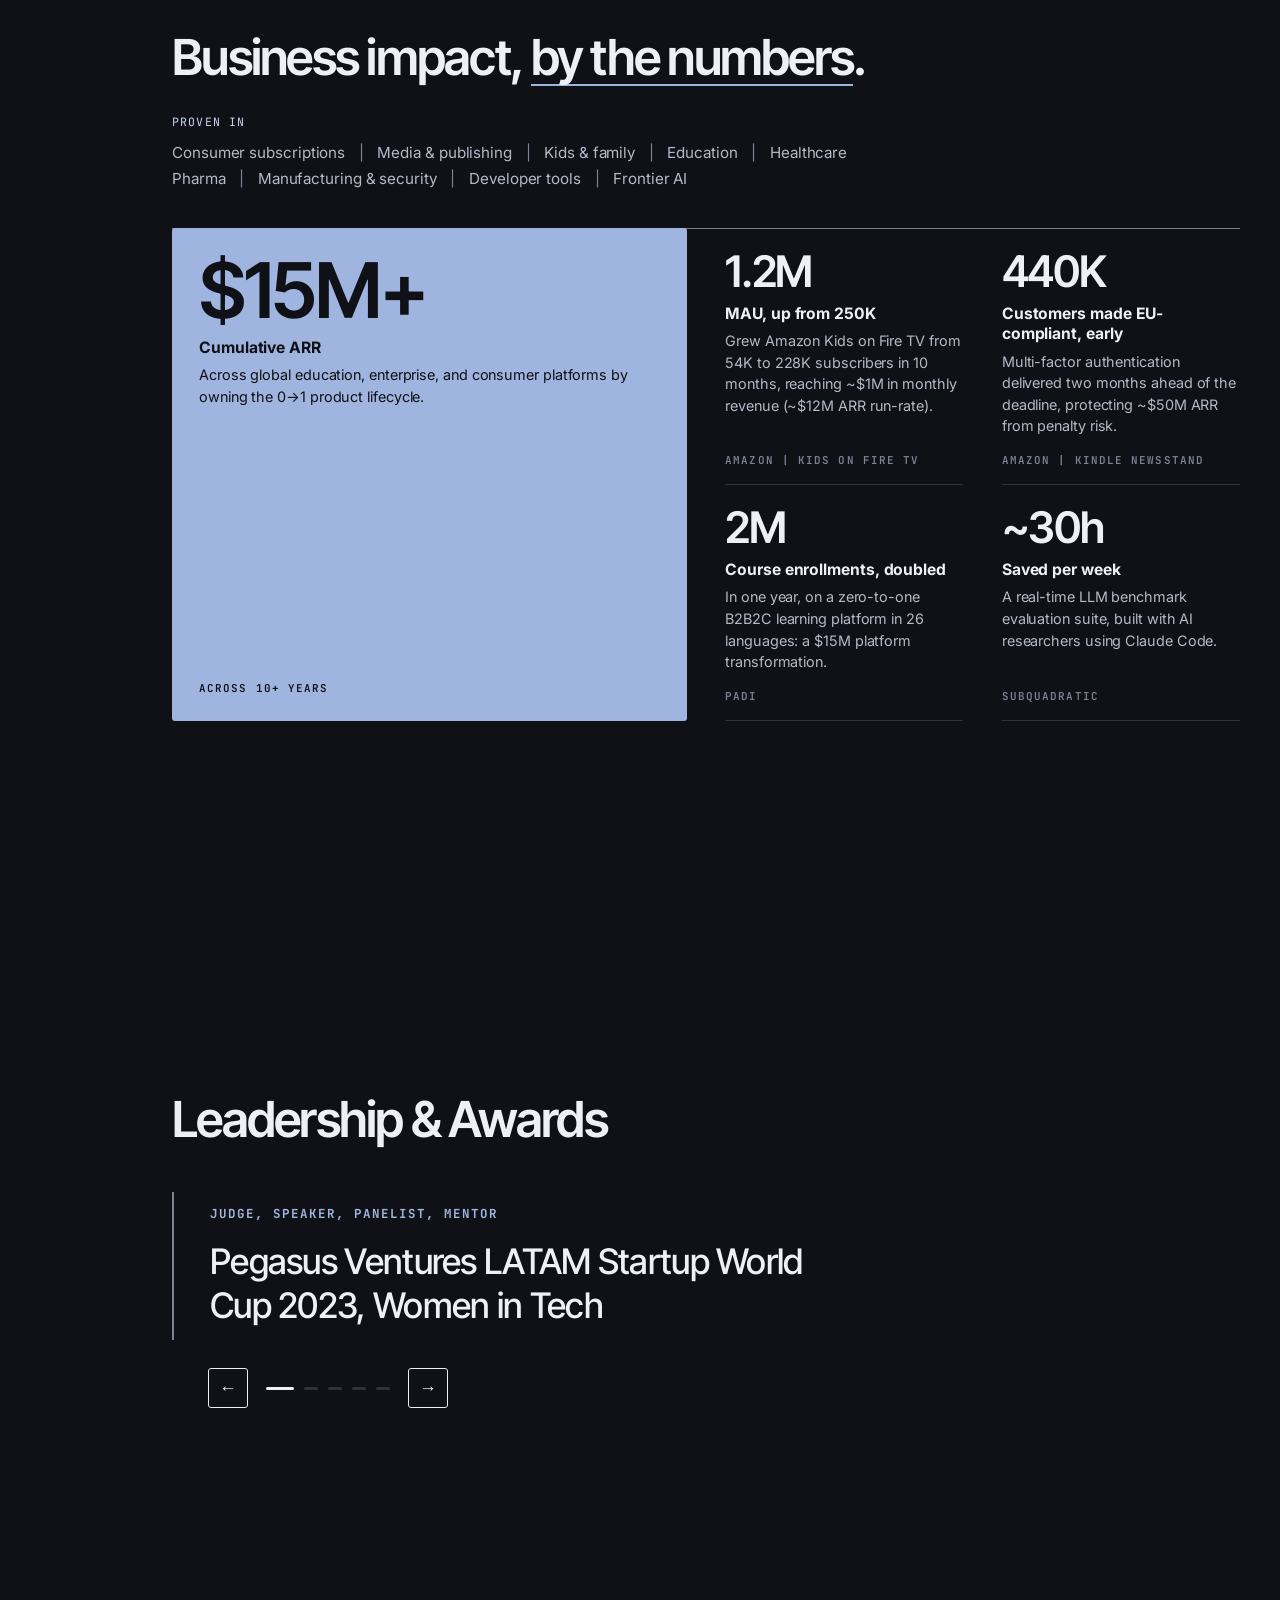
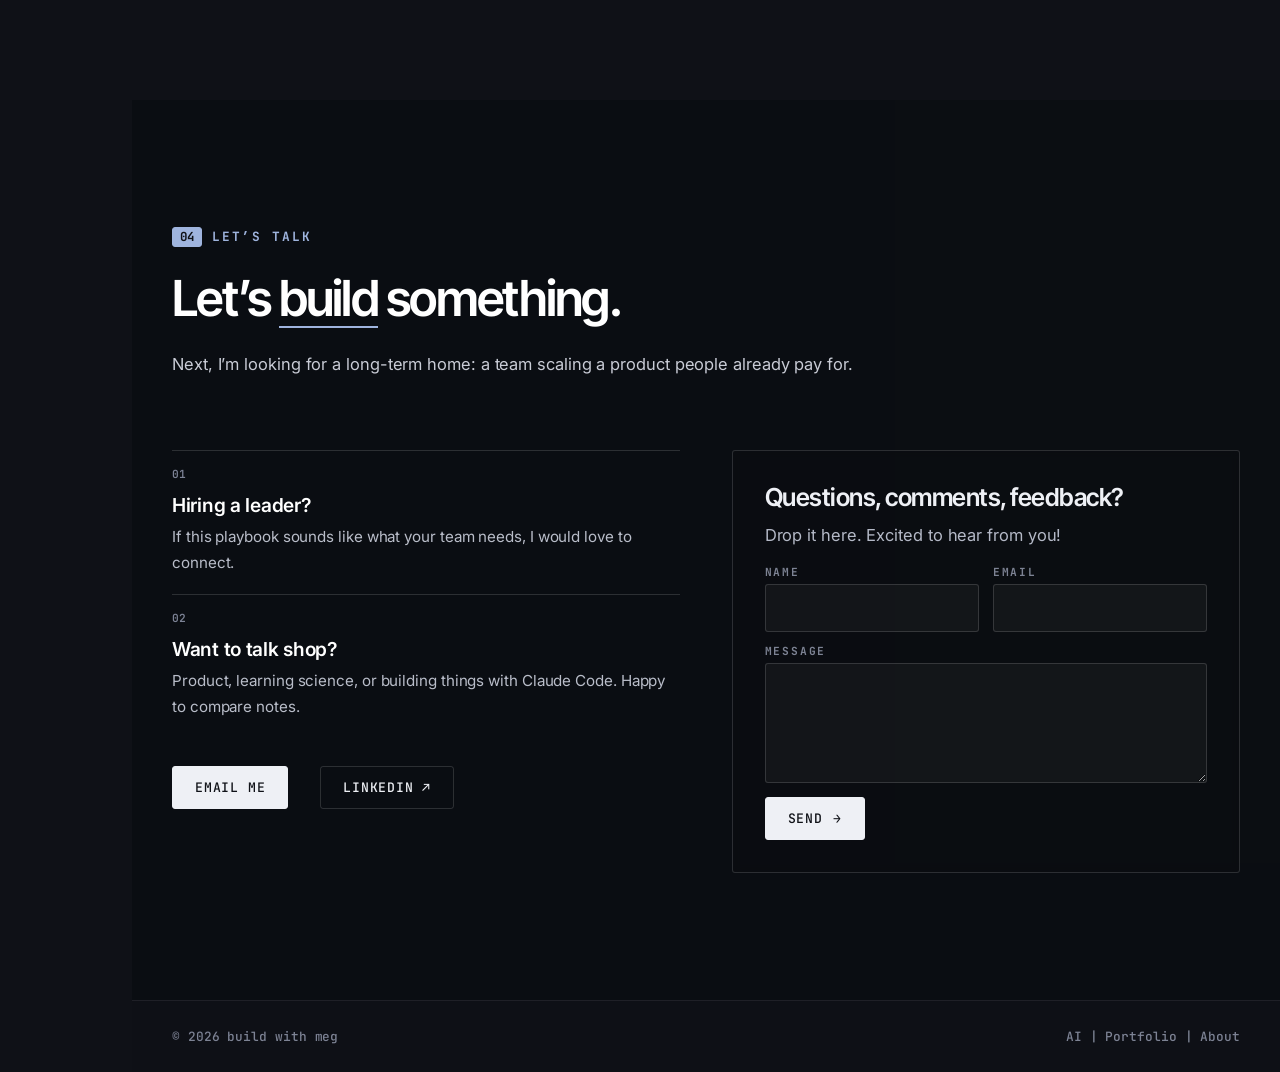
==== commit 3d74ec6c: "New share thumbnail matching the redesign (og-2.png) Co-Authored-By: Claude Opus 5.5 <noreply@anthro" ====
--- a/index.html
+++ b/index.html
@@ -20,7 +20,7 @@
 <meta property="og:title" content="Meg Ross | AI Product Leader | Build with Meg">
 <meta property="og:description" content="AI product builder. $15M+ in cumulative ARR across global education, enterprise, and consumer platforms.">
 <meta property="og:url" content="https://buildwithmeg.com/">
-<meta property="og:image" content="https://buildwithmeg.com/assets/og.png">
+<meta property="og:image" content="https://buildwithmeg.com/assets/og-2.png">
 <meta name="twitter:card" content="summary_large_image">
 <link rel="apple-touch-icon" href="assets/apple-touch-icon.png">
 <link rel="icon" href="assets/favicon.svg?v=1793998317" type="image/svg+xml">
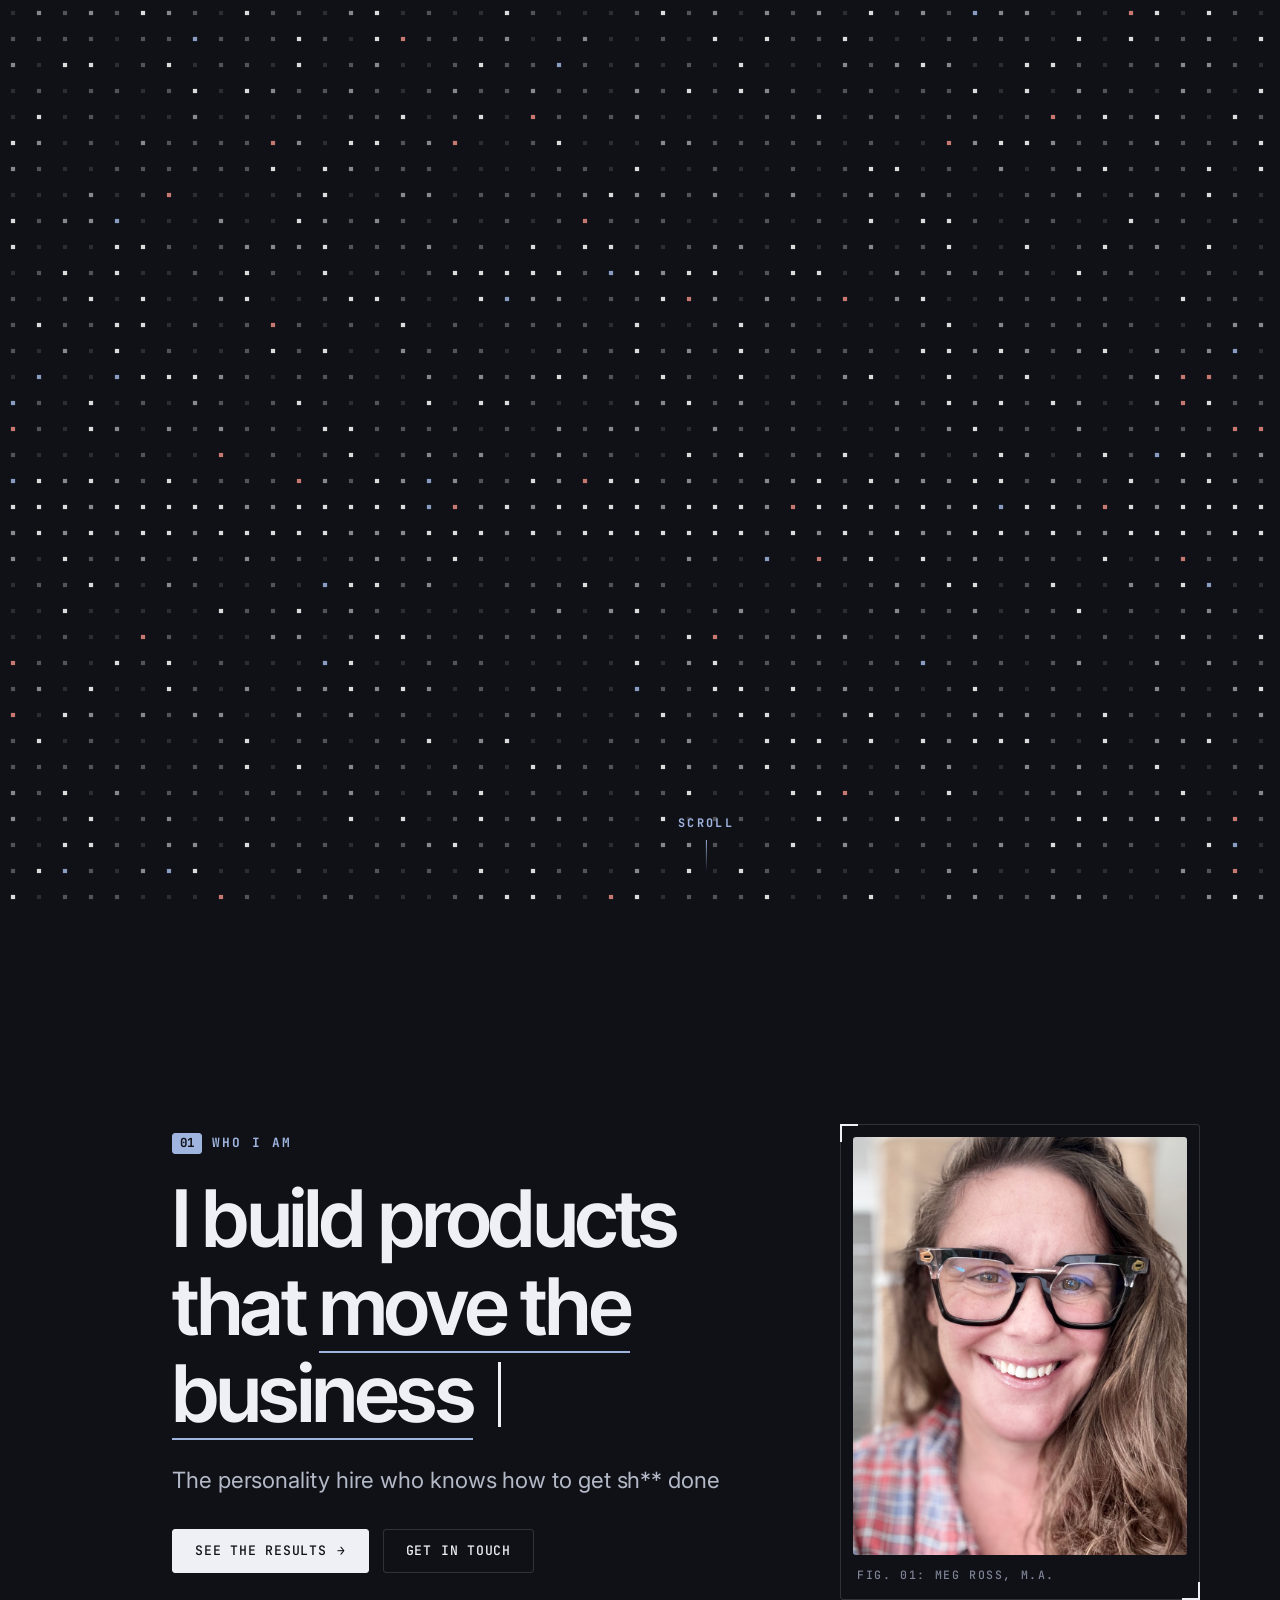
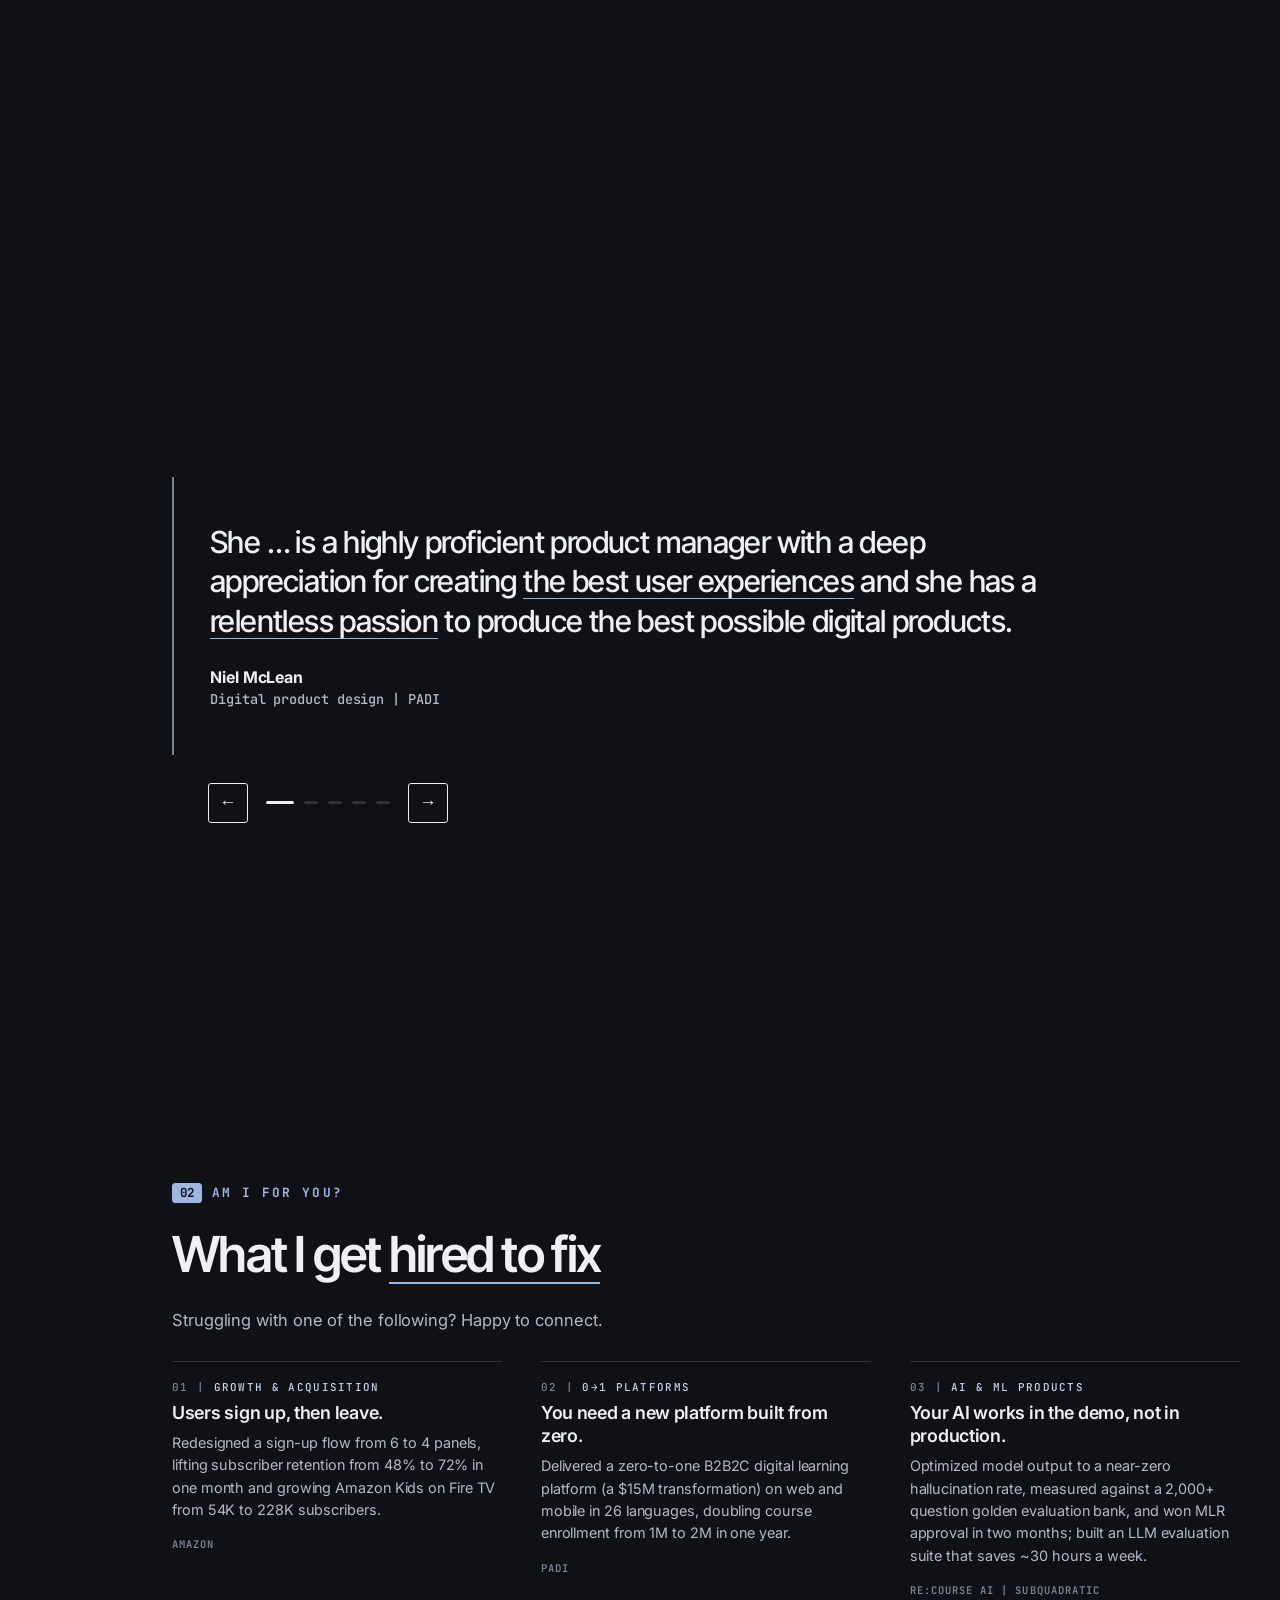
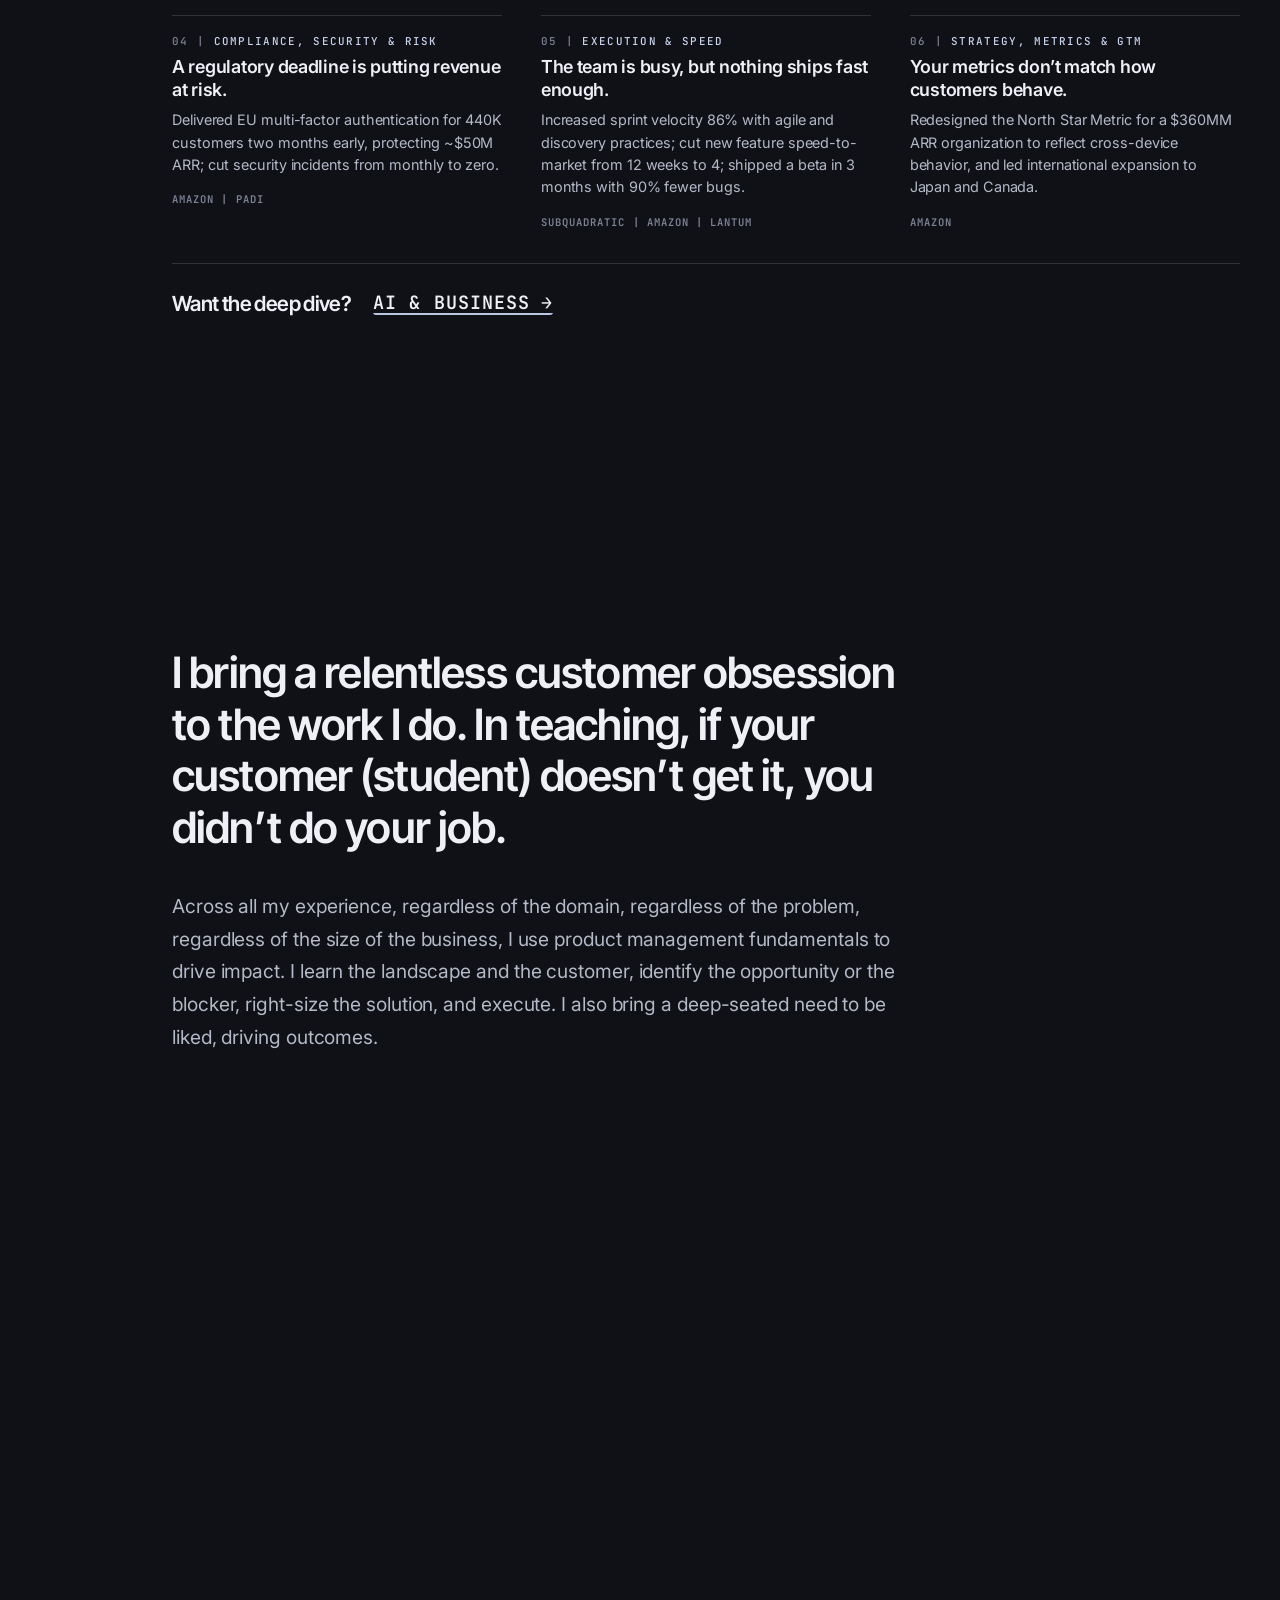
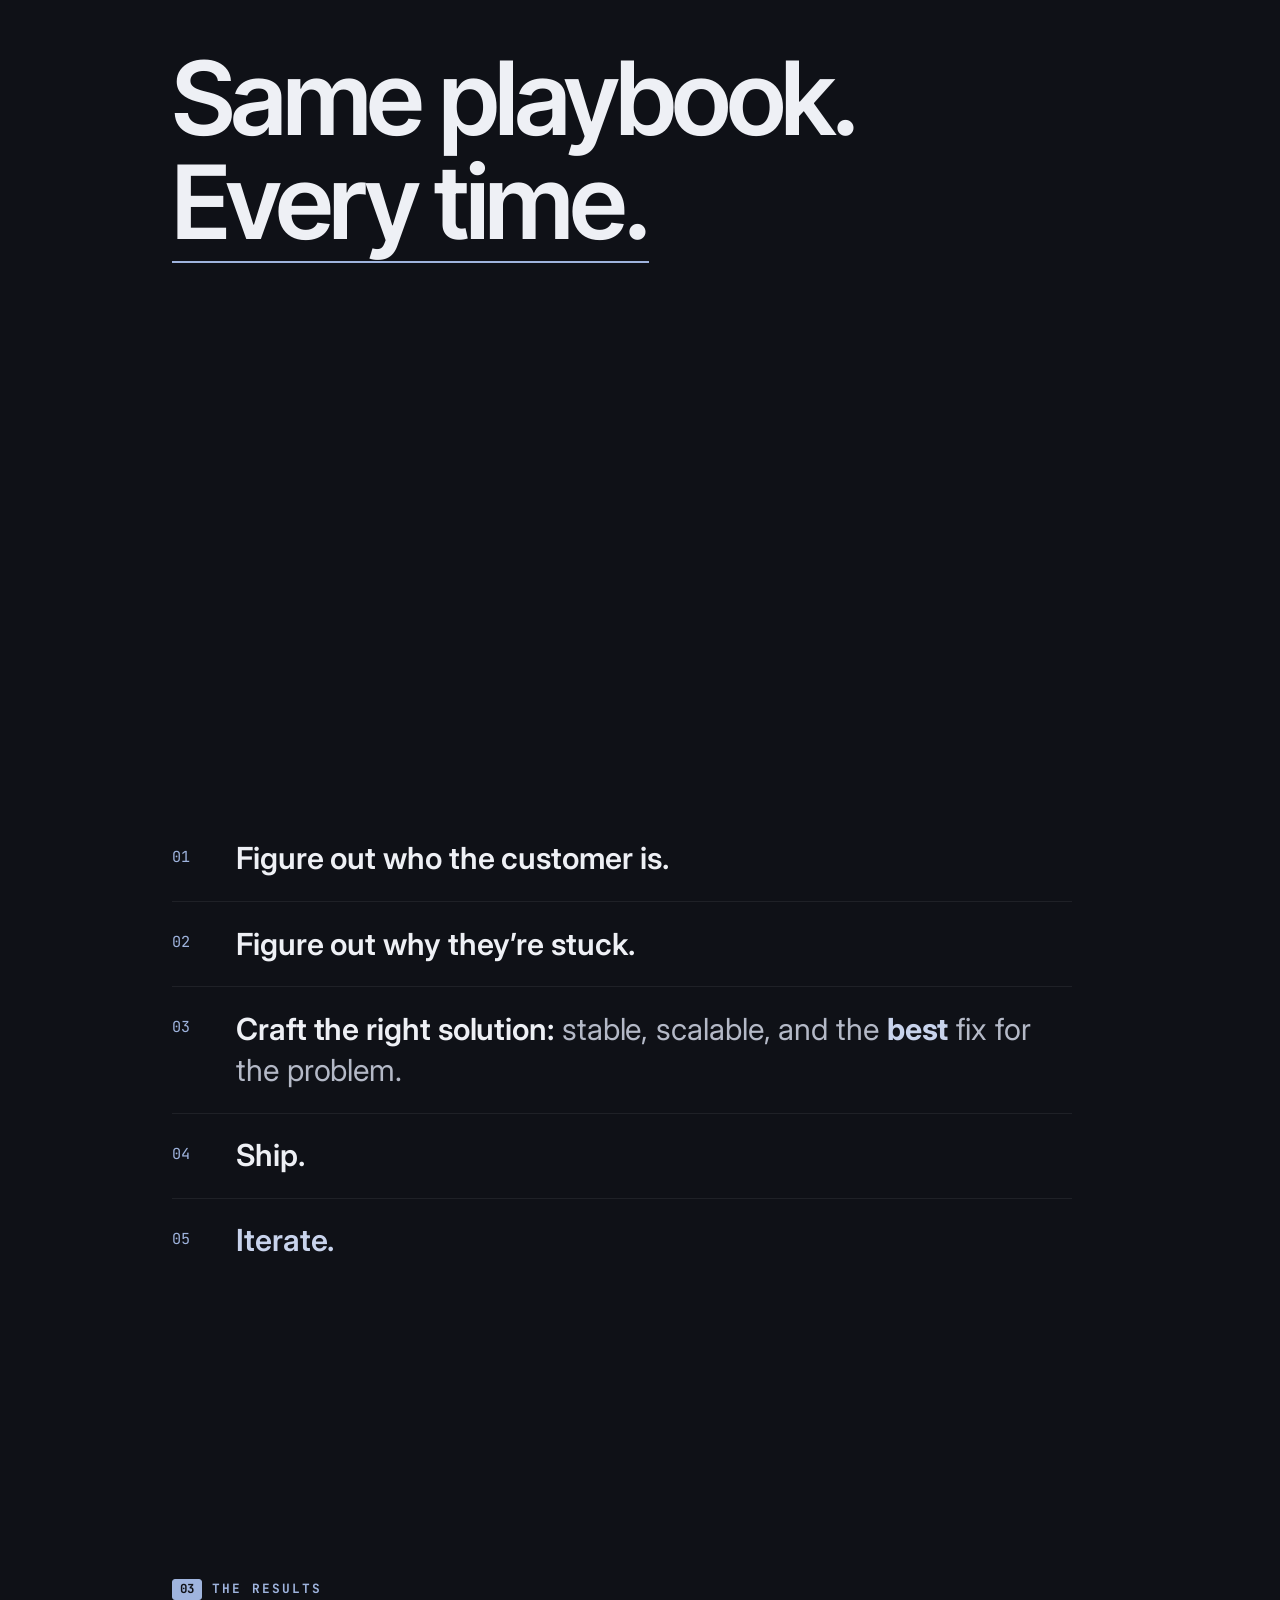
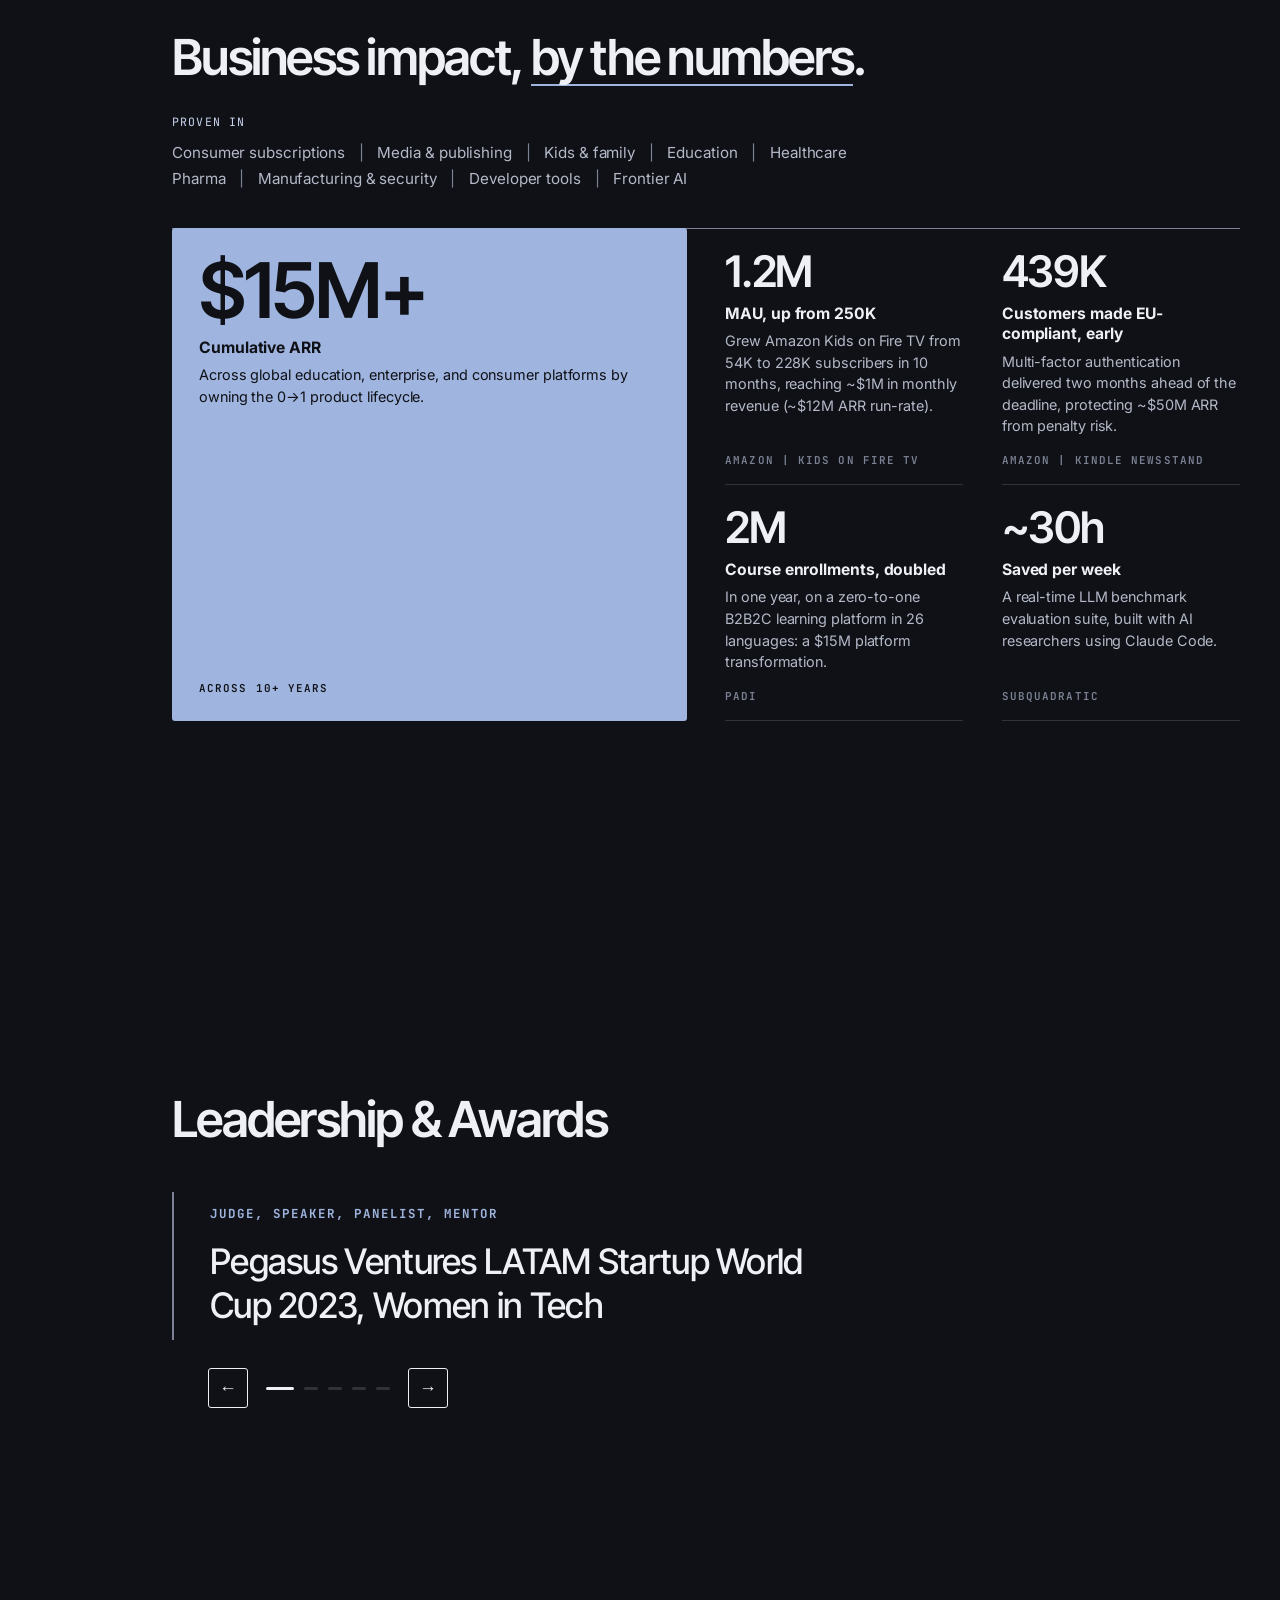
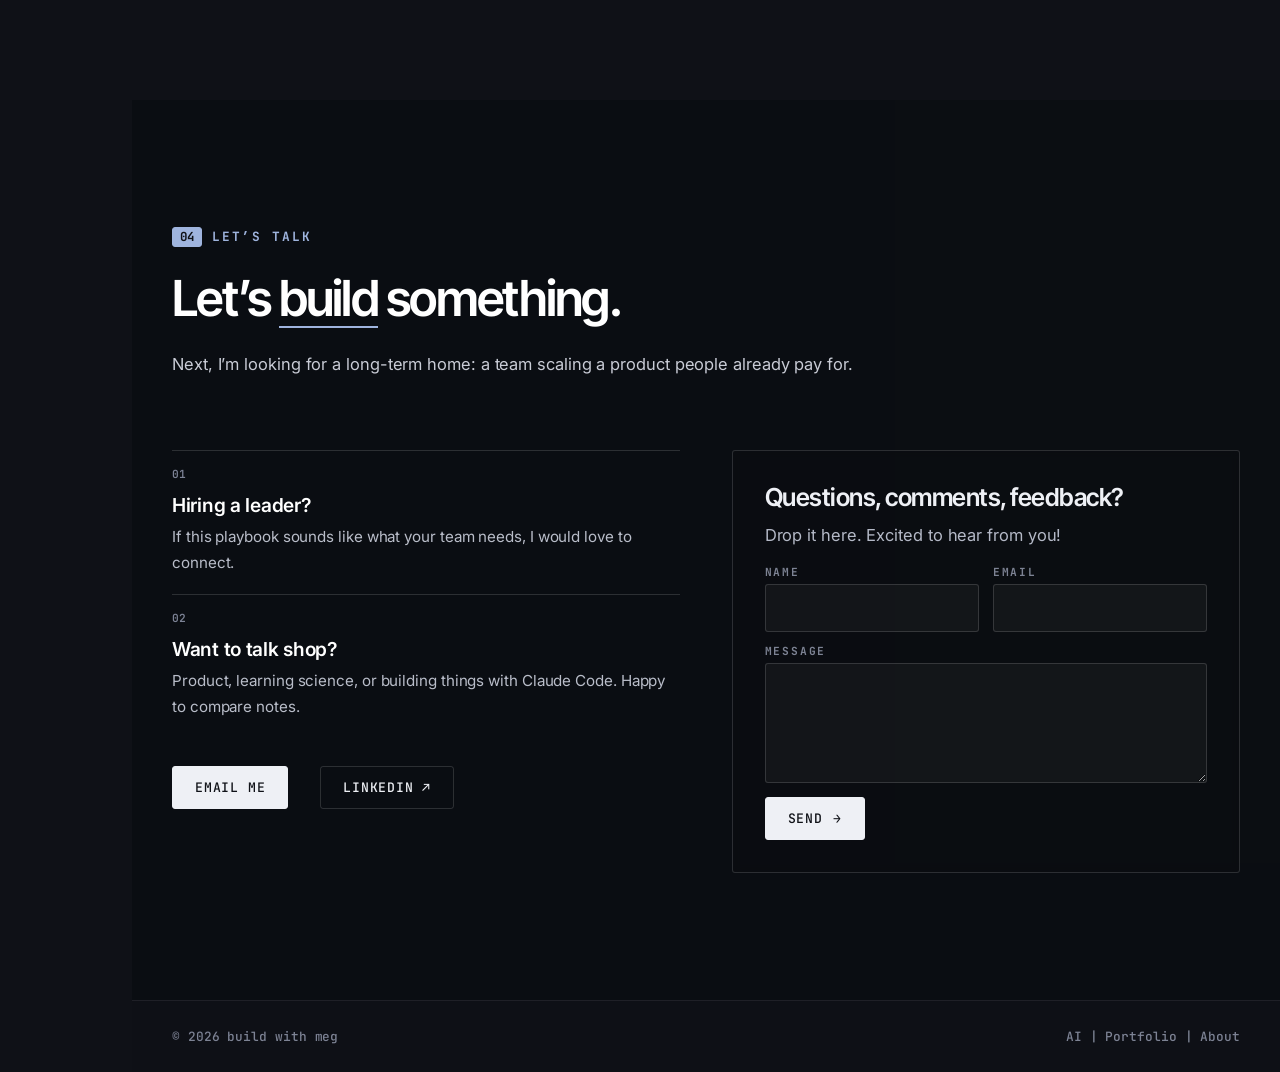
==== commit 26b896f2: "Playbook: plainer step 03 copy, statement panel before the playbook title Co-Authored-By: Claude Opu" ====
--- a/index.html
+++ b/index.html
@@ -191,13 +191,6 @@
     </div>
   </section>
 
-  <!-- PLAYBOOK -->
-  <section class="panel playbook-title" id="playbook">
-    <div class="wrap">
-      <h2 class="reveal pb-big">Same playbook. <span class="hl">Every time.</span></h2>
-    </div>
-  </section>
-
   <section class="panel pb-statement">
     <div class="wrap">
       <div class="reveal">
@@ -207,12 +200,19 @@
     </div>
   </section>
 
+  <!-- PLAYBOOK -->
+  <section class="panel playbook-title" id="playbook">
+    <div class="wrap">
+      <h2 class="reveal pb-big">Same playbook. <span class="hl">Every time.</span></h2>
+    </div>
+  </section>
+
   <section class="panel pb-steps-panel">
     <div class="wrap">
       <ol class="pb-steps reveal">
           <li><span><b>Figure out who the customer is.</b></span></li>
           <li><span><b>Figure out why they’re stuck.</b></span></li>
-          <li><span><b>Craft the right solution:</b> stable, scalable, and the <em class="best">best</em> version of the solve.</span></li>
+          <li><span><b>Craft the right solution:</b> stable, scalable, and the <em class="best">best</em> fix for the problem.</span></li>
           <li><span><b>Ship.</b></span></li>
           <li><span><b>Iterate.</b></span></li>
         </ol>
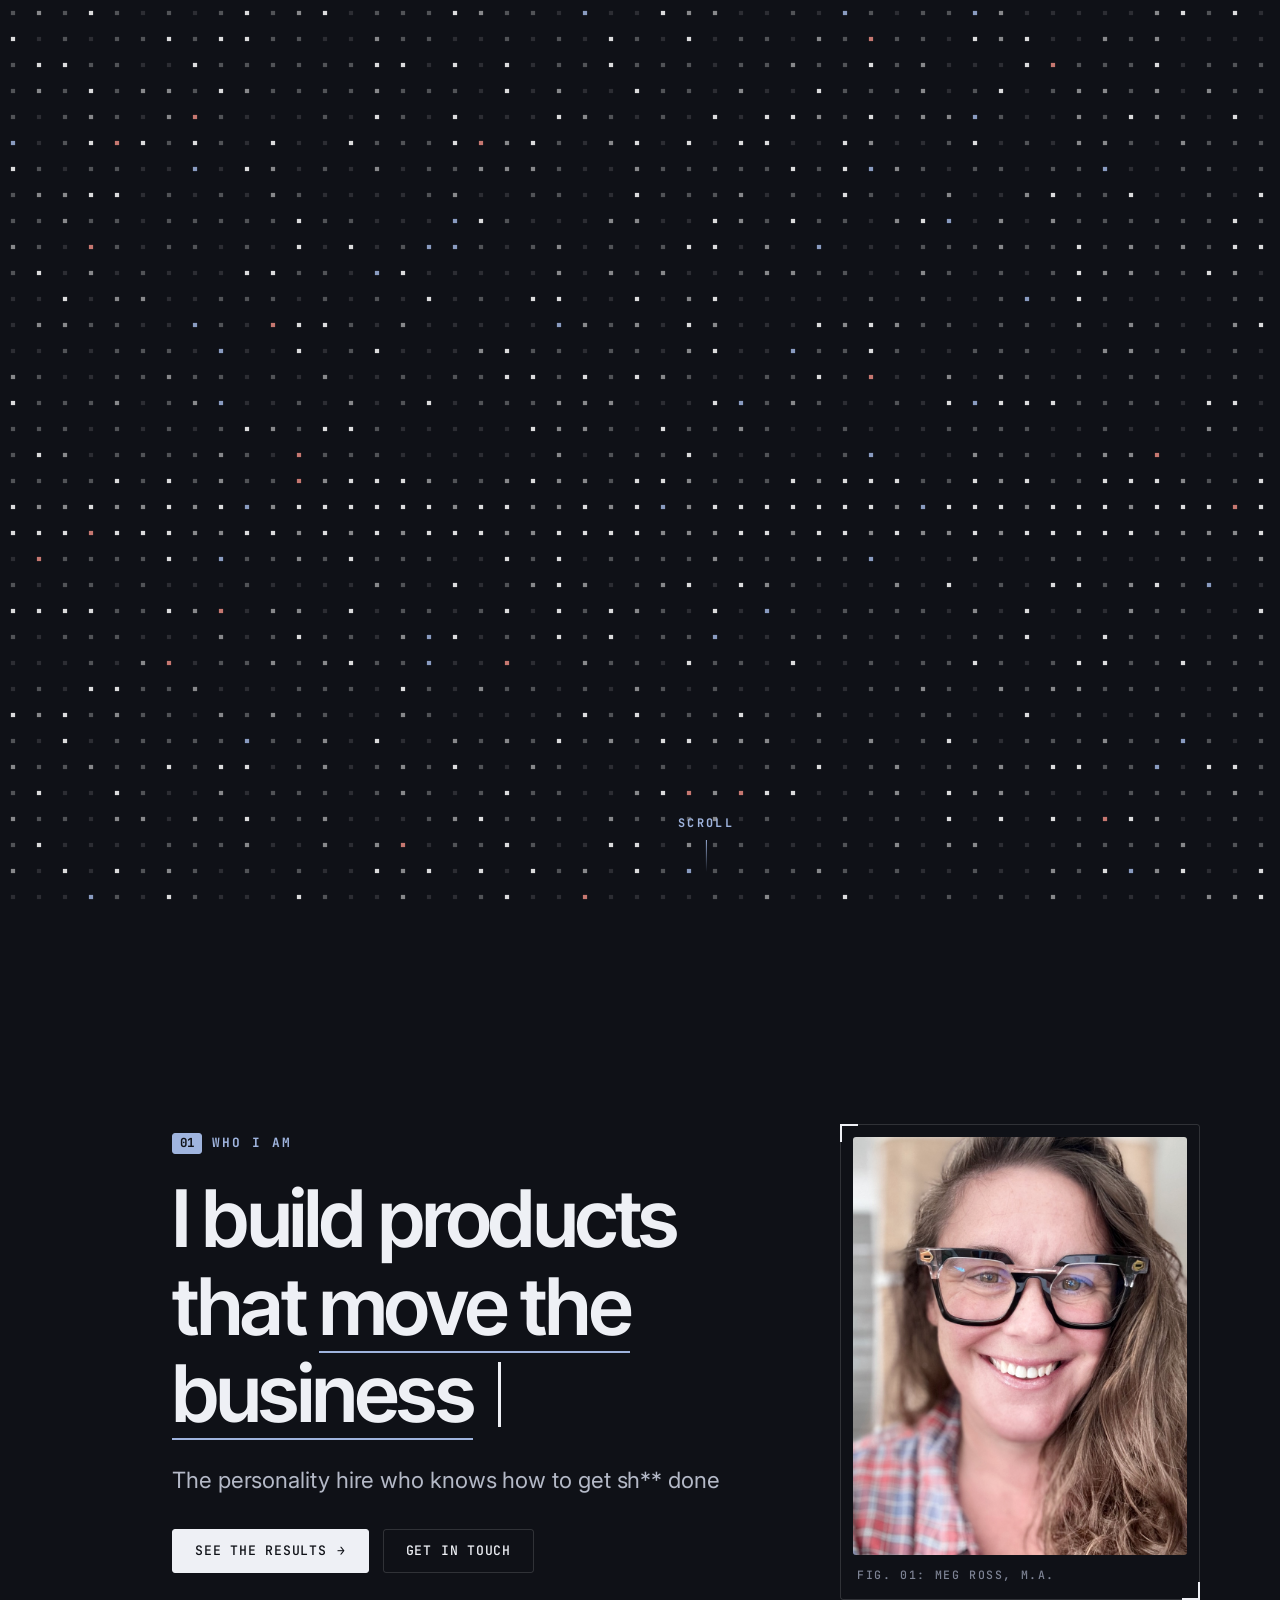
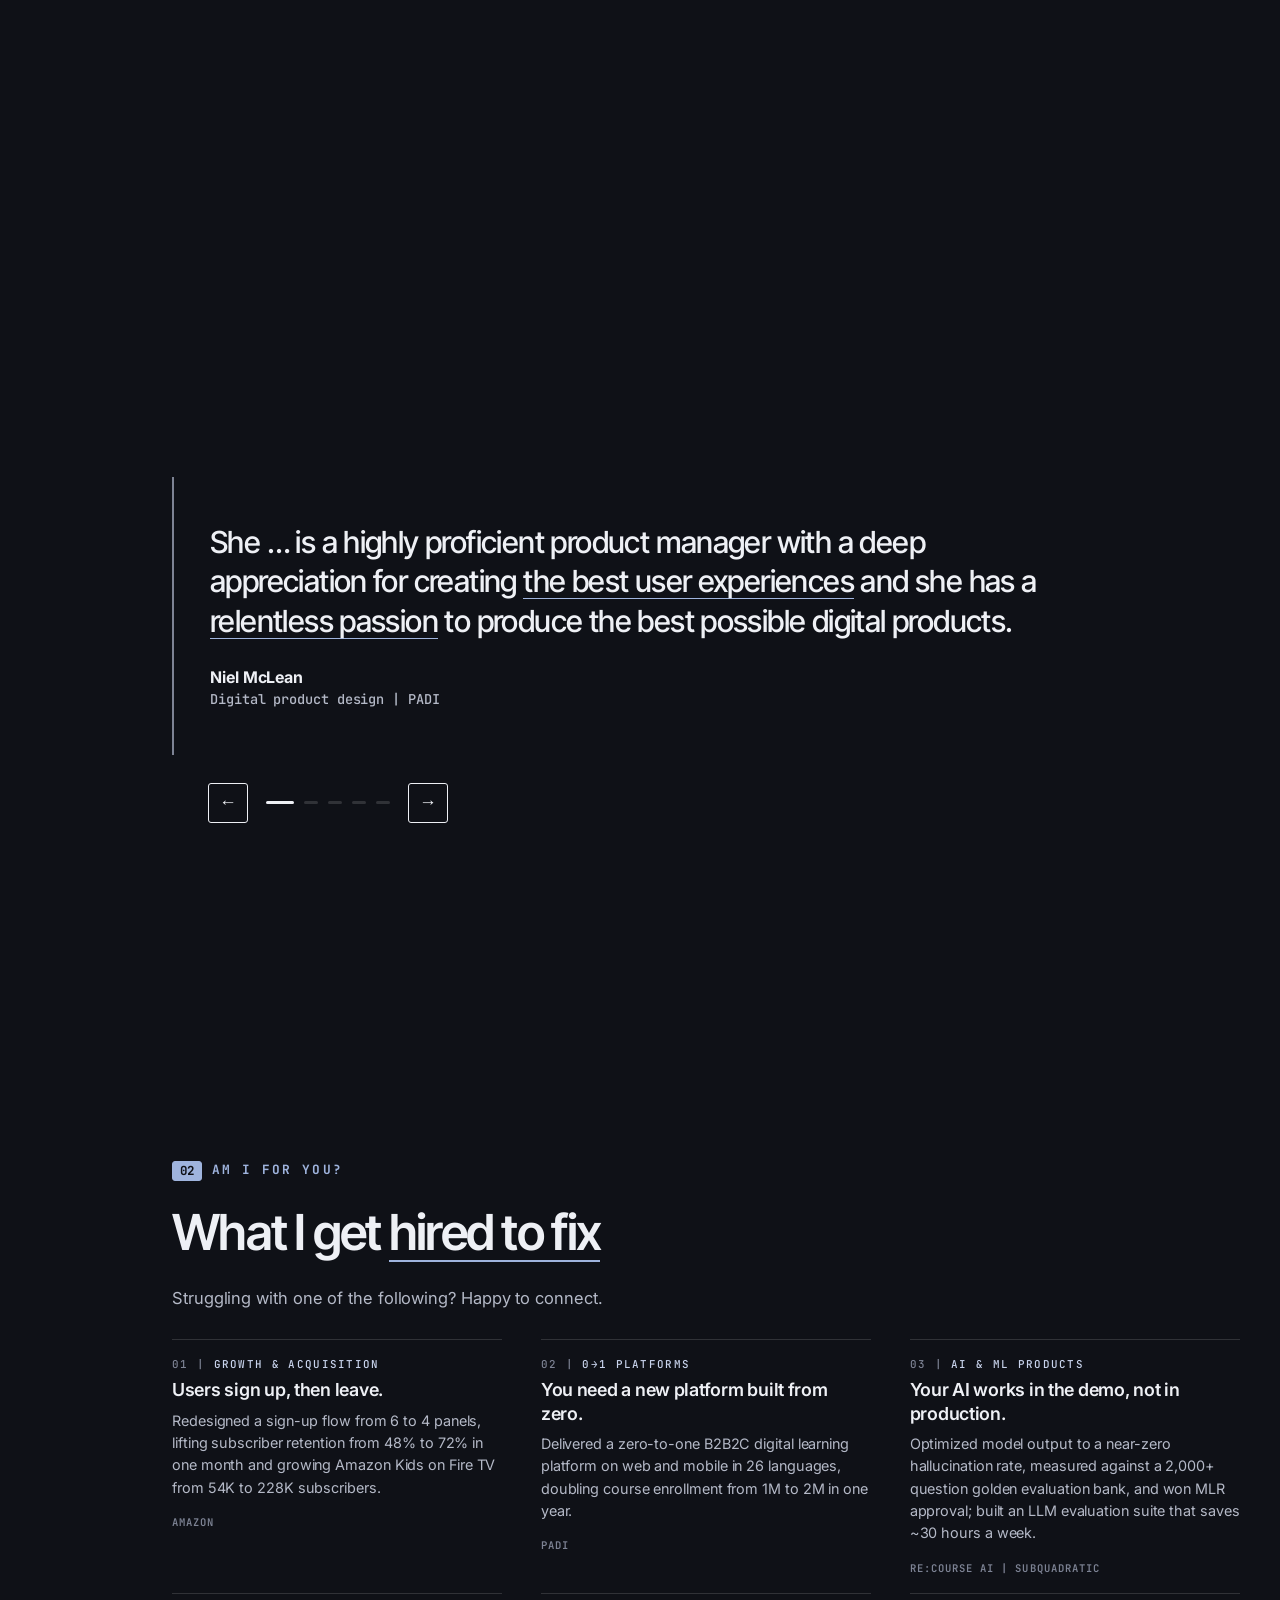
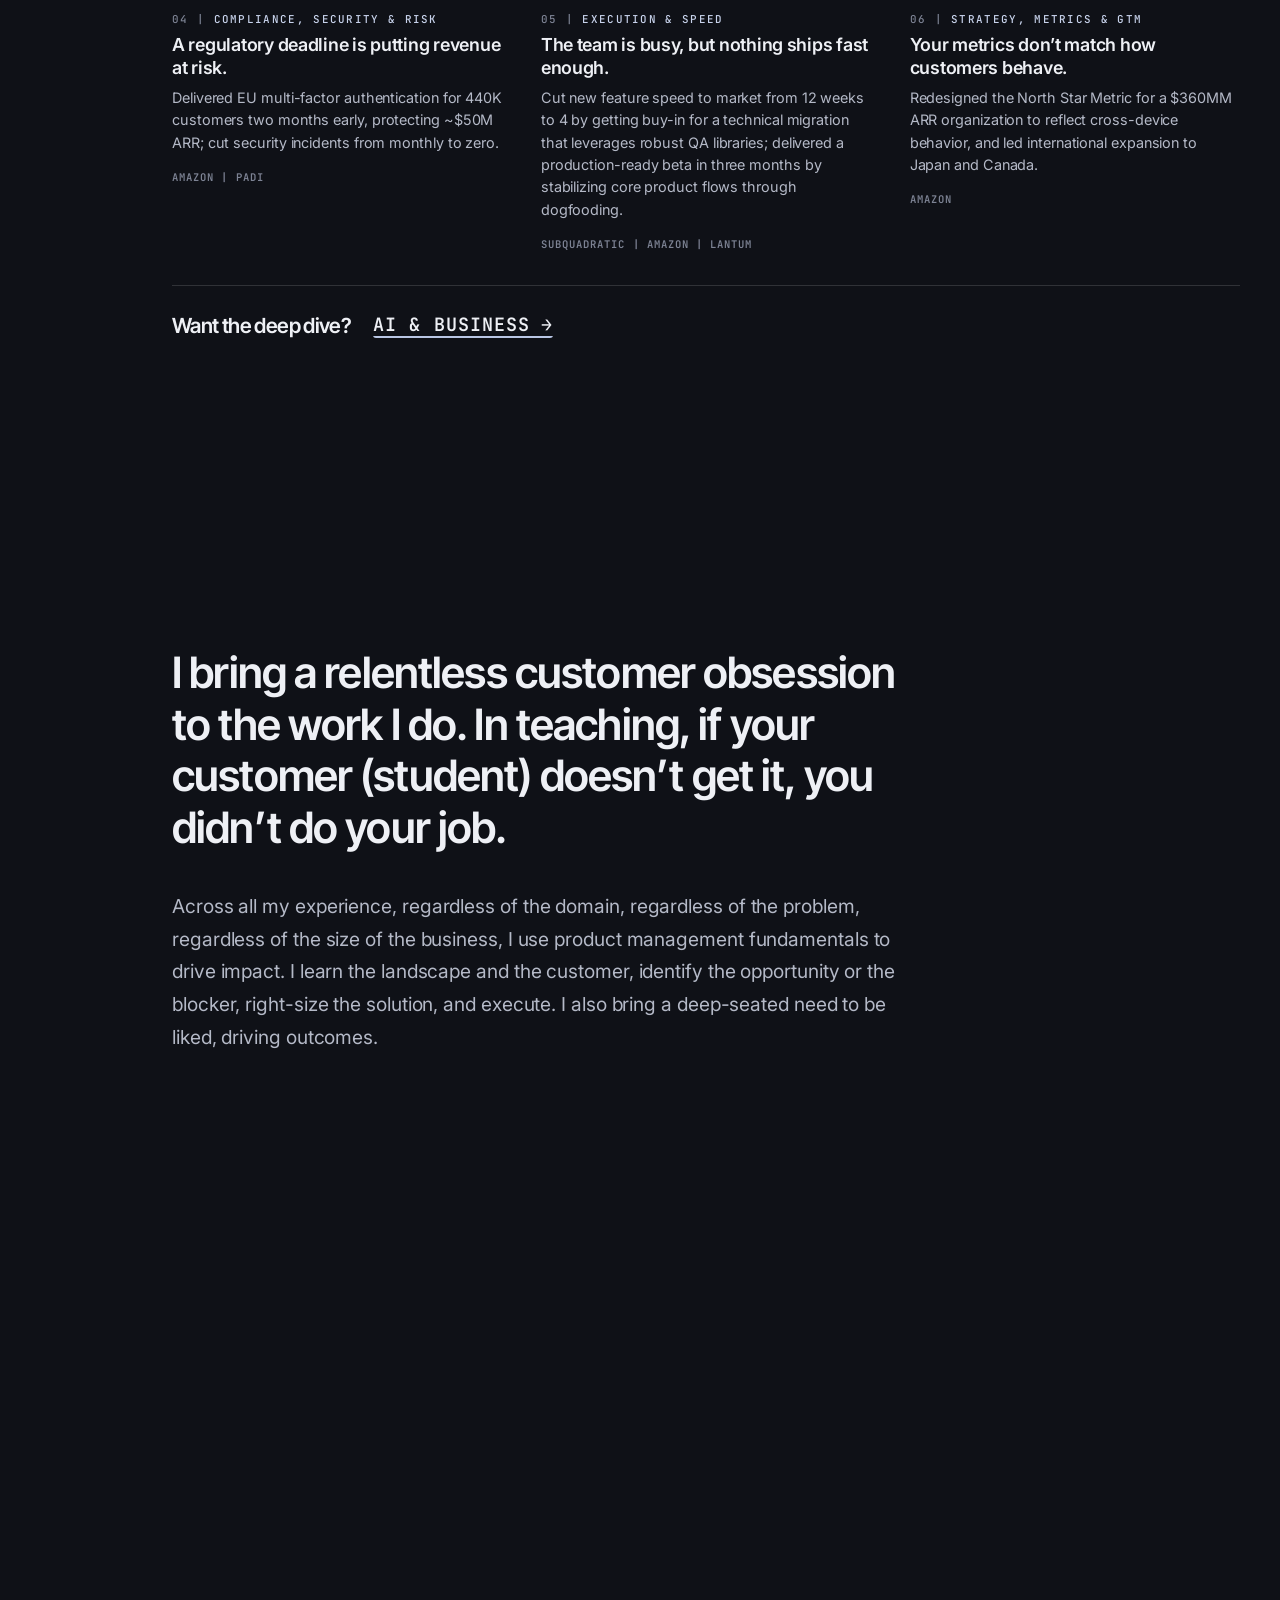
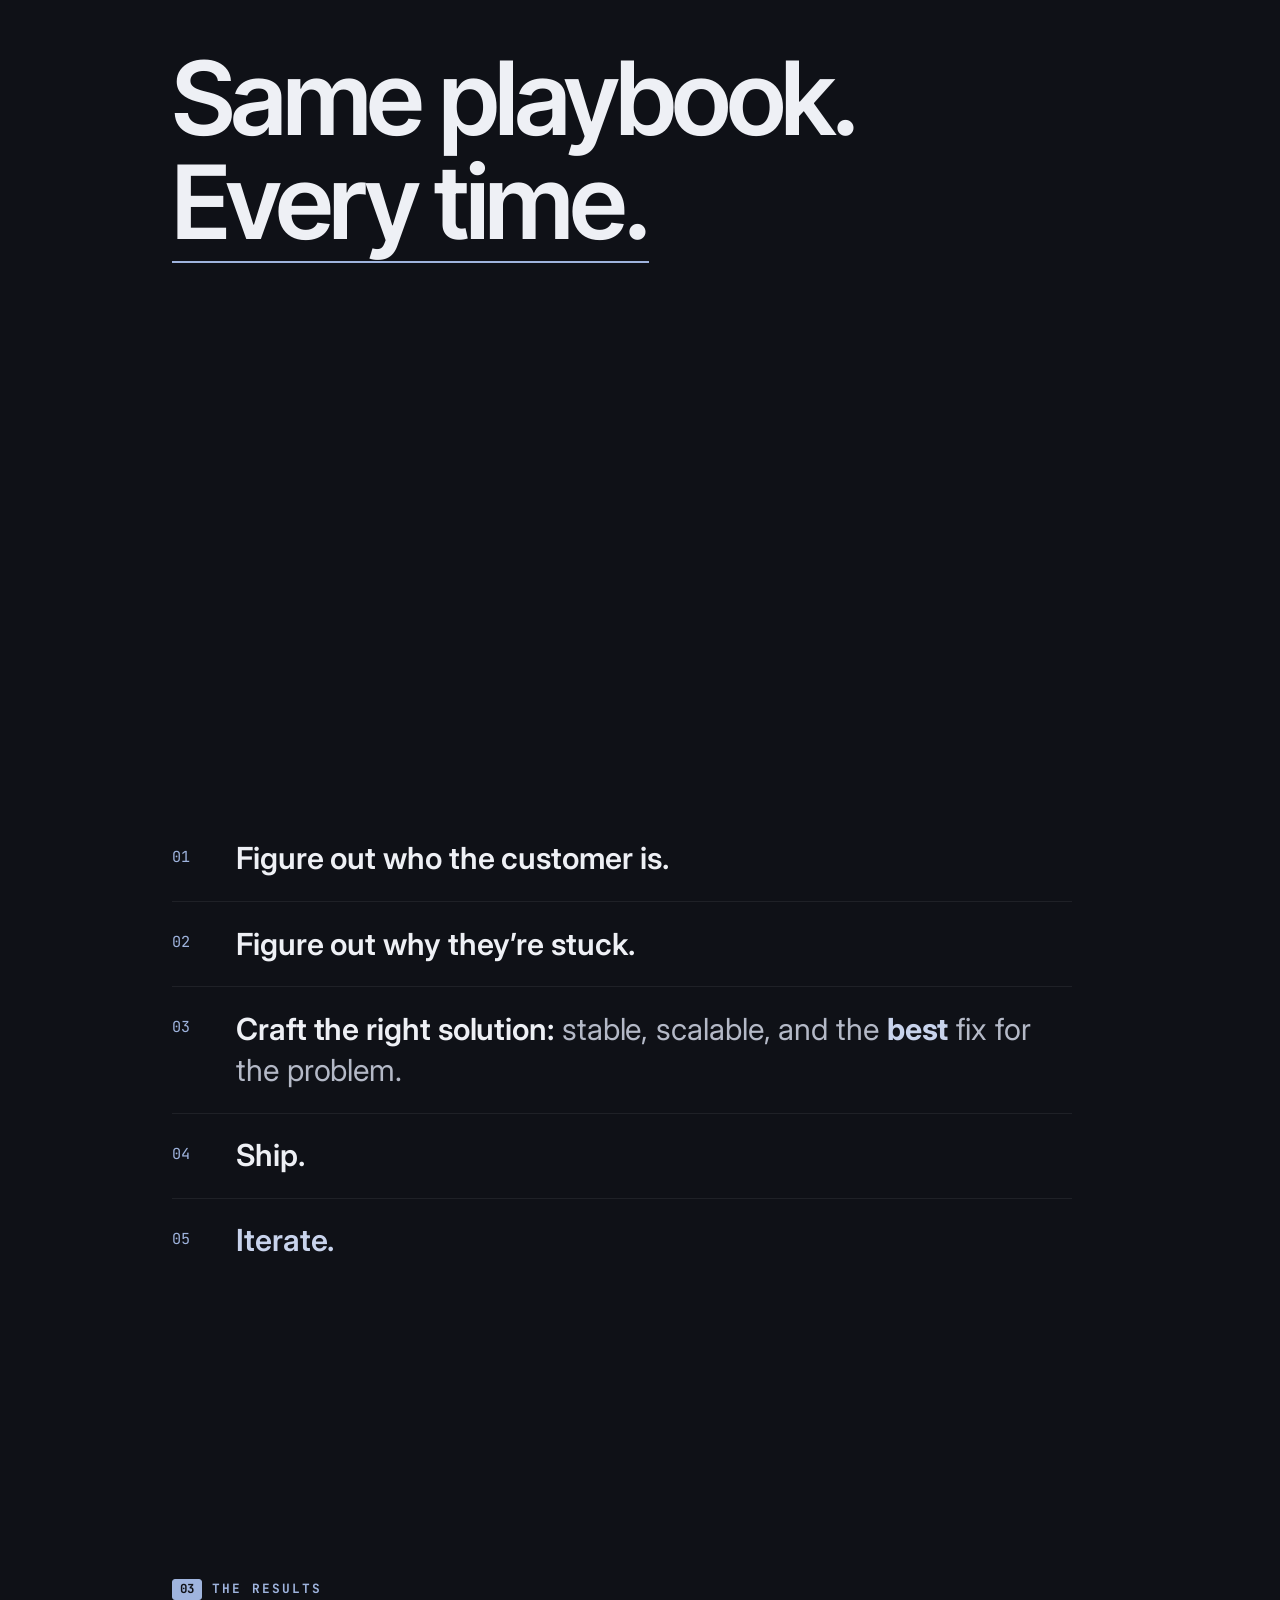
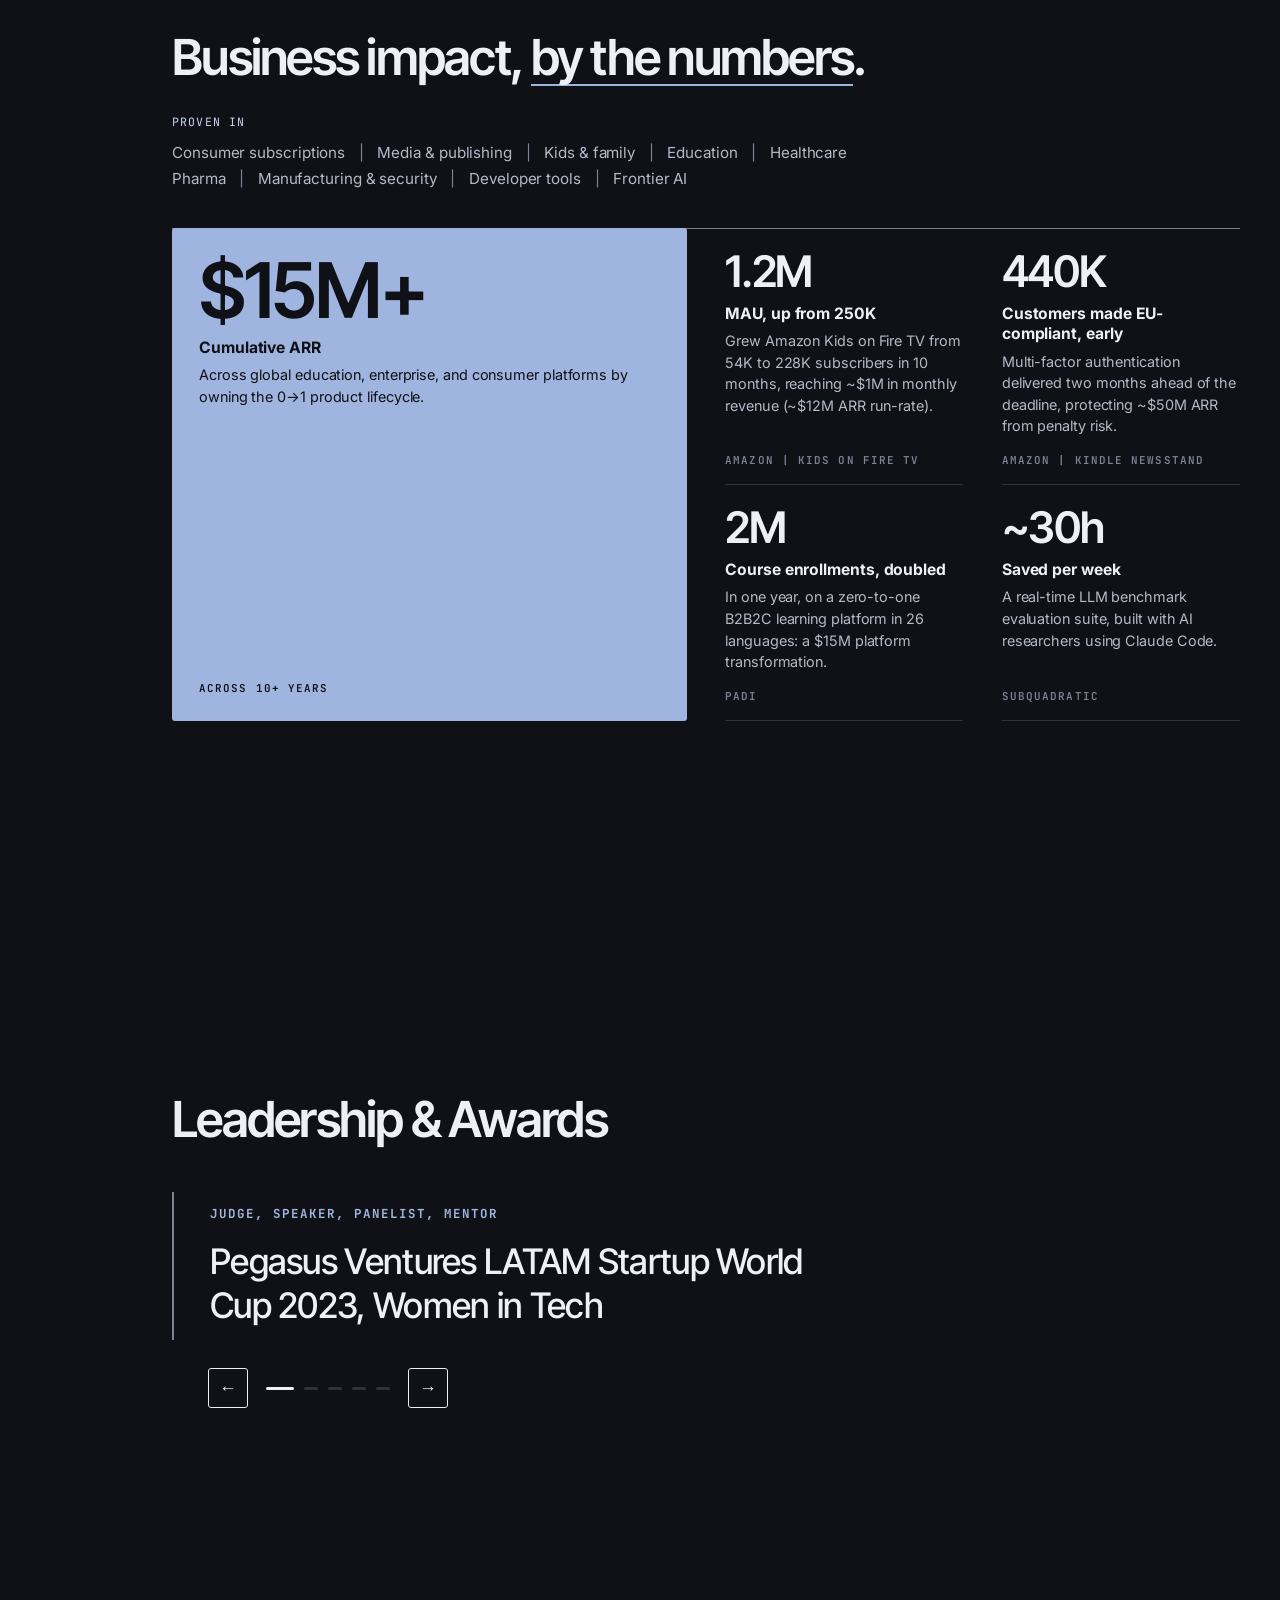
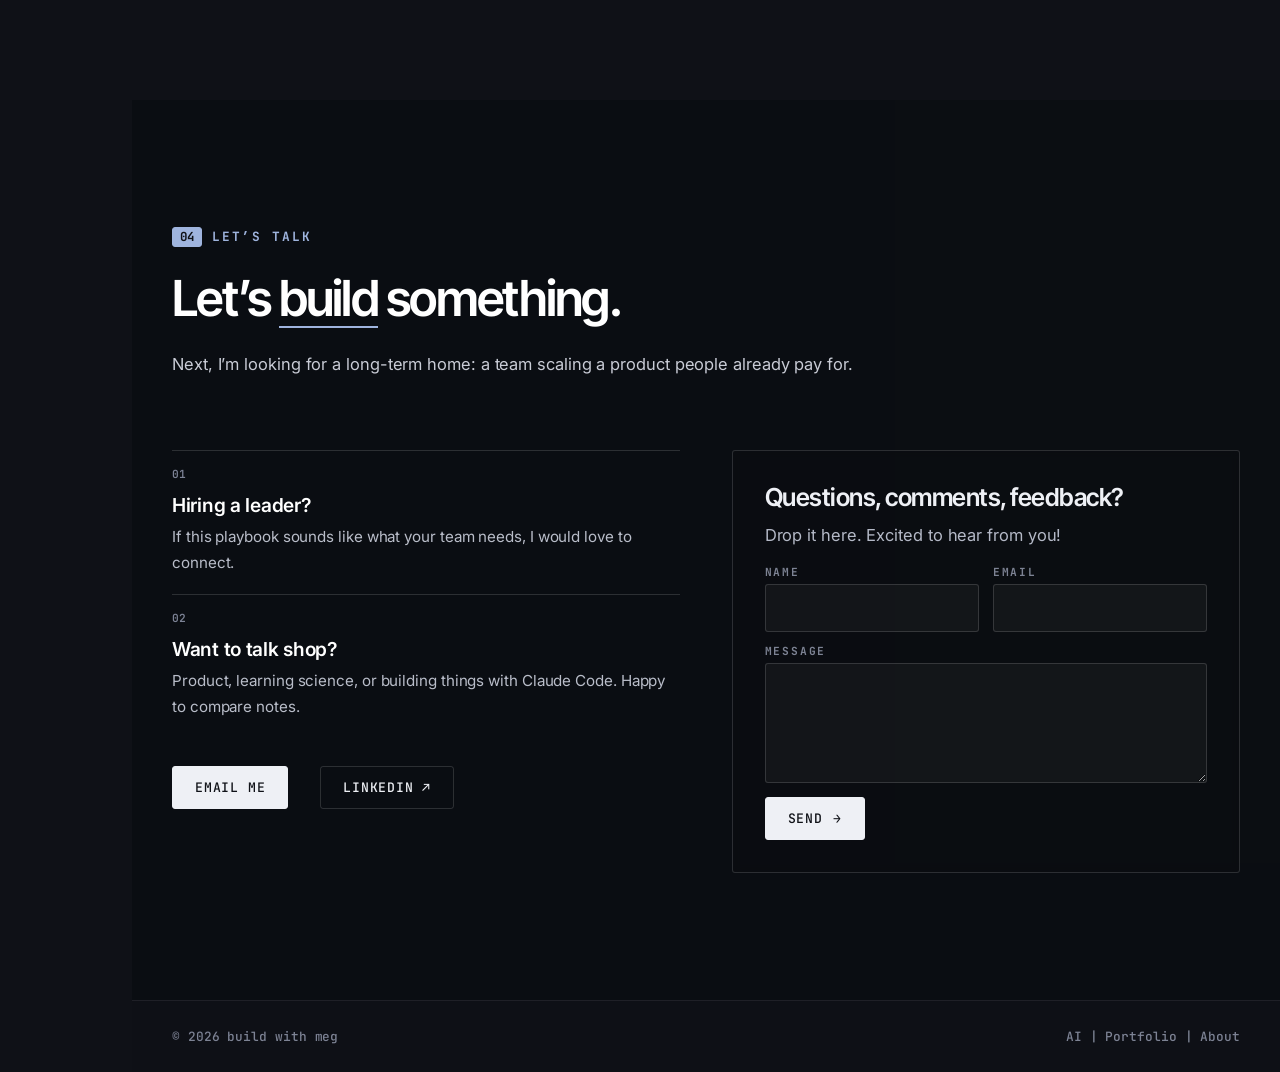
==== commit 4dde66a2: "EdTech page matches AI page (dots, panels, quote carousel, form); copy edits across landing, AI, por" ====
--- a/index.html
+++ b/index.html
@@ -163,11 +163,11 @@
         </article>
         <article class="problem reveal d1">
           <div class="pain"><span><span class="cat">0→1 platforms</span>You need a new platform built from zero.</span></div>
-          <div class="fix"><strong>What I did</strong><p>Delivered a zero-to-one B2B2C digital learning platform (a $15M transformation) on web and mobile in 26 languages, doubling course enrollment from 1M to 2M in one year.</p><span class="co">PADI</span></div>
+          <div class="fix"><strong>What I did</strong><p>Delivered a zero-to-one B2B2C digital learning platform on web and mobile in 26 languages, doubling course enrollment from 1M to 2M in one year.</p><span class="co">PADI</span></div>
         </article>
         <article class="problem reveal">
           <div class="pain"><span><span class="cat">AI &amp; ML products</span>Your AI works in the demo, not in production.</span></div>
-          <div class="fix"><strong>What I did</strong><p>Optimized model output to a near-zero hallucination rate, measured against a 2,000+ question golden evaluation bank, and won MLR approval in two months; built an LLM evaluation suite that saves ~30 hours a week.</p><span class="co">Re:Course AI | Subquadratic</span></div>
+          <div class="fix"><strong>What I did</strong><p>Optimized model output to a near-zero hallucination rate, measured against a 2,000+ question golden evaluation bank, and won MLR approval; built an LLM evaluation suite that saves ~30 hours a week.</p><span class="co">Re:Course AI | Subquadratic</span></div>
         </article>
         <article class="problem reveal d1">
           <div class="pain"><span><span class="cat">Compliance, security &amp; risk</span>A regulatory deadline is putting revenue at risk.</span></div>
@@ -175,7 +175,7 @@
         </article>
         <article class="problem reveal">
           <div class="pain"><span><span class="cat">Execution &amp; speed</span>The team is busy, but nothing ships fast enough.</span></div>
-          <div class="fix"><strong>What I did</strong><p>Increased sprint velocity 86% with agile and discovery practices; cut new feature speed-to-market from 12 weeks to 4; shipped a beta in 3 months with 90% fewer bugs.</p><span class="co">Subquadratic | Amazon | Lantum</span></div>
+          <div class="fix"><strong>What I did</strong><p>Cut new feature speed to market from 12 weeks to 4 by getting buy-in for a technical migration that leverages robust QA libraries; delivered a production-ready beta in three months by stabilizing core product flows through dogfooding.</p><span class="co">Subquadratic | Amazon | Lantum</span></div>
         </article>
         <article class="problem reveal d1">
           <div class="pain"><span><span class="cat">Strategy, metrics &amp; GTM</span>Your metrics don’t match how customers behave.</span></div>
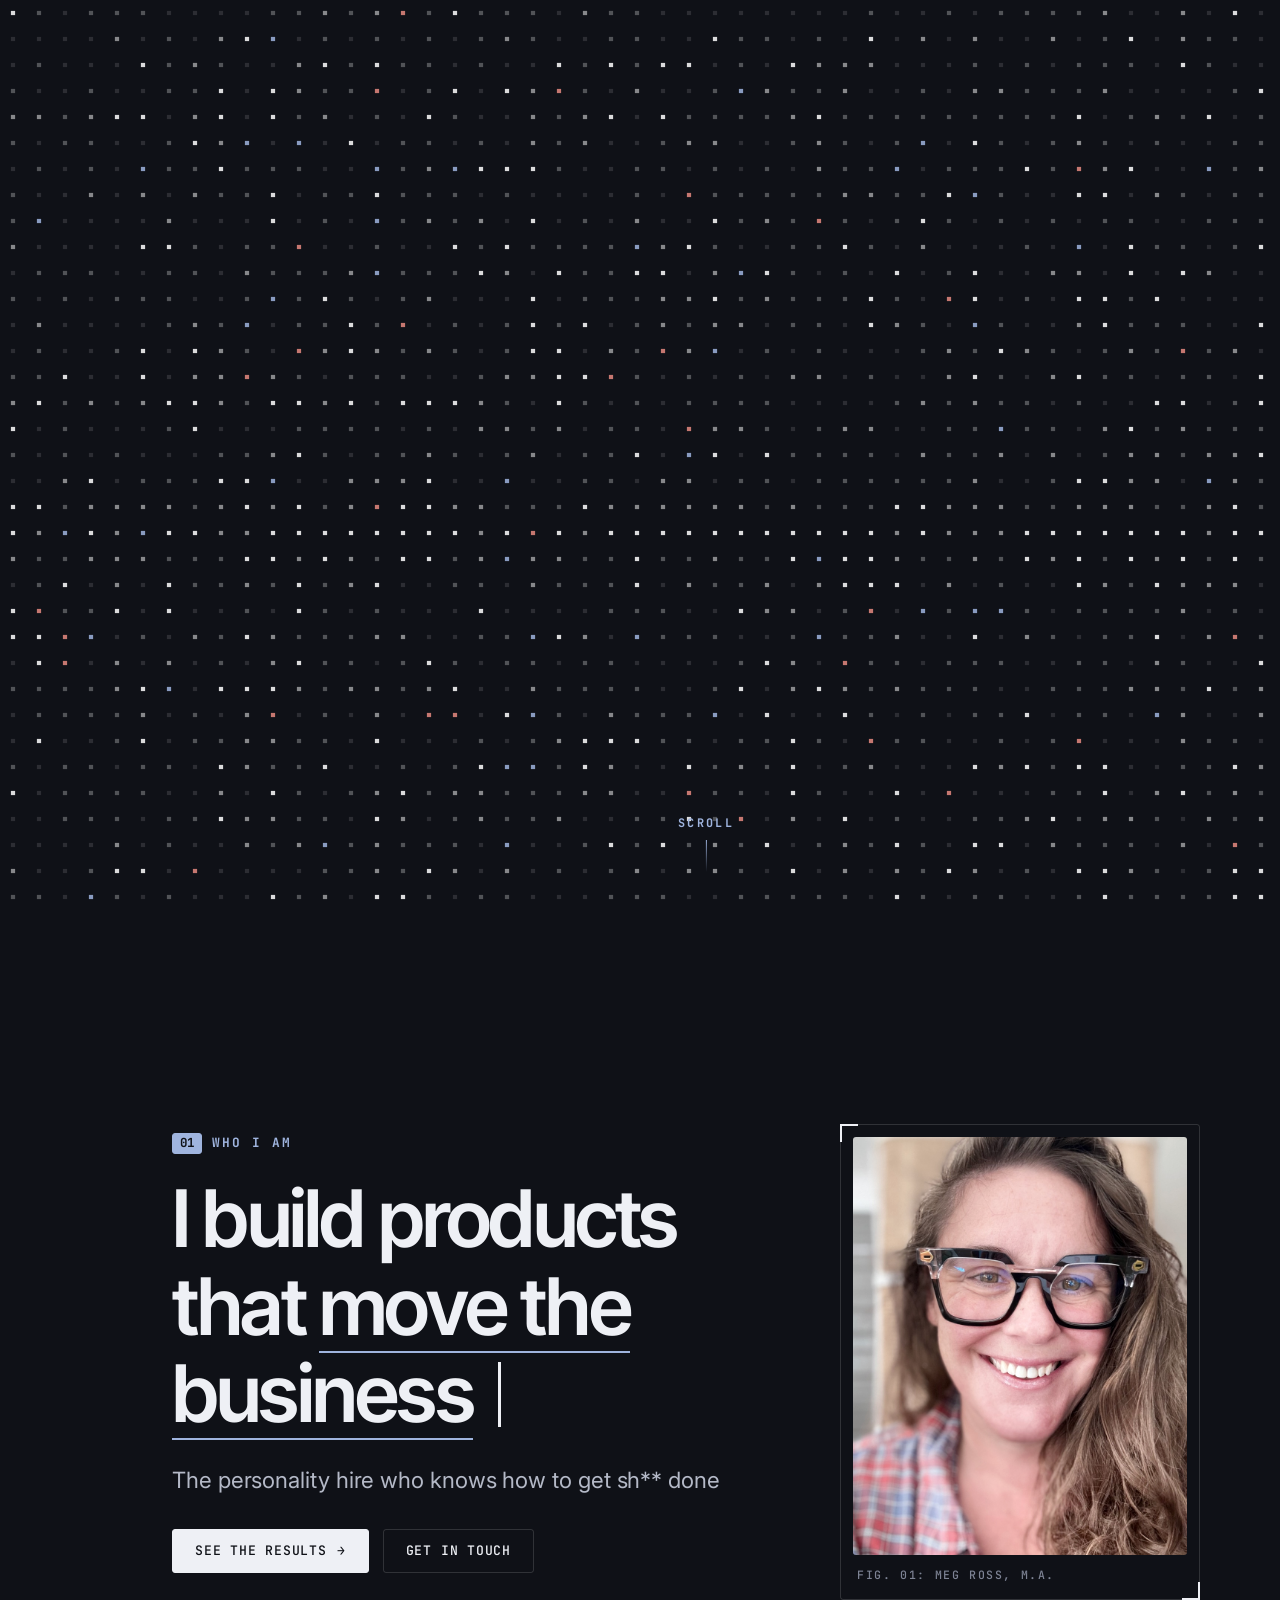
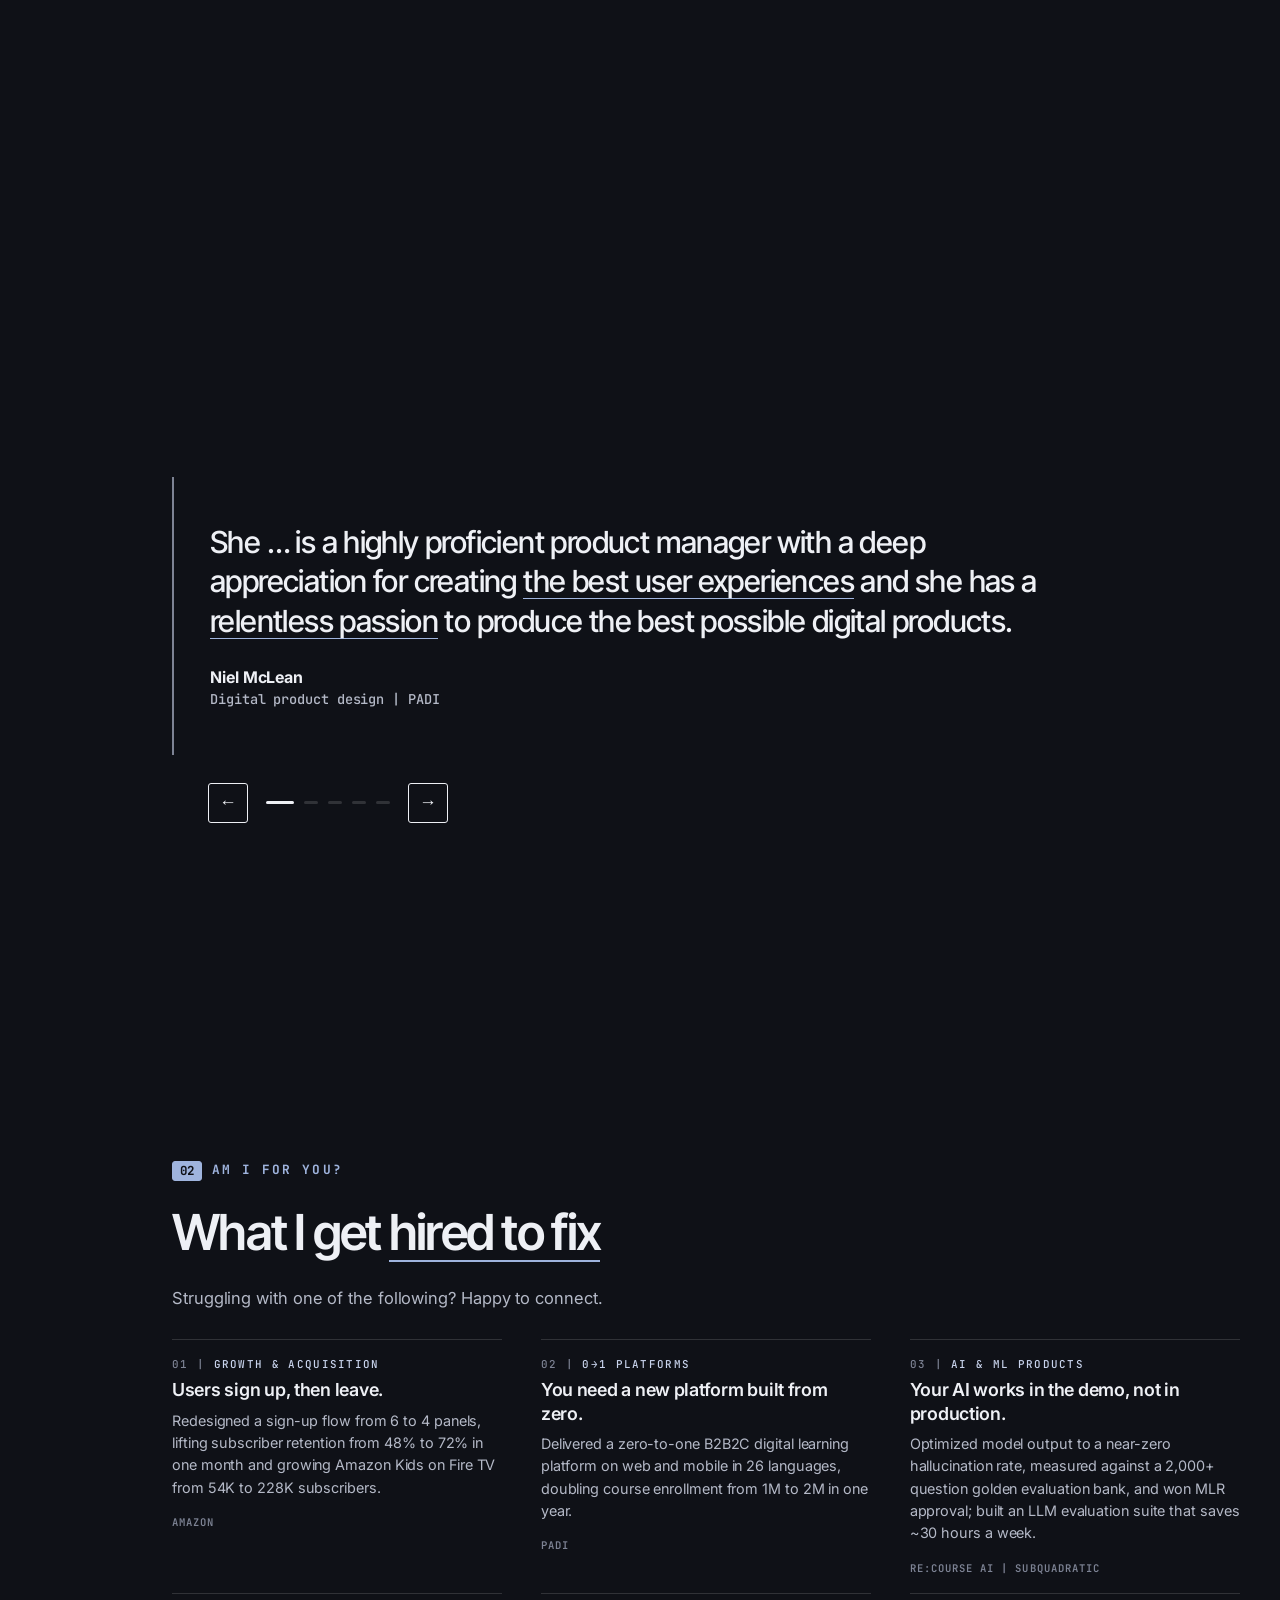
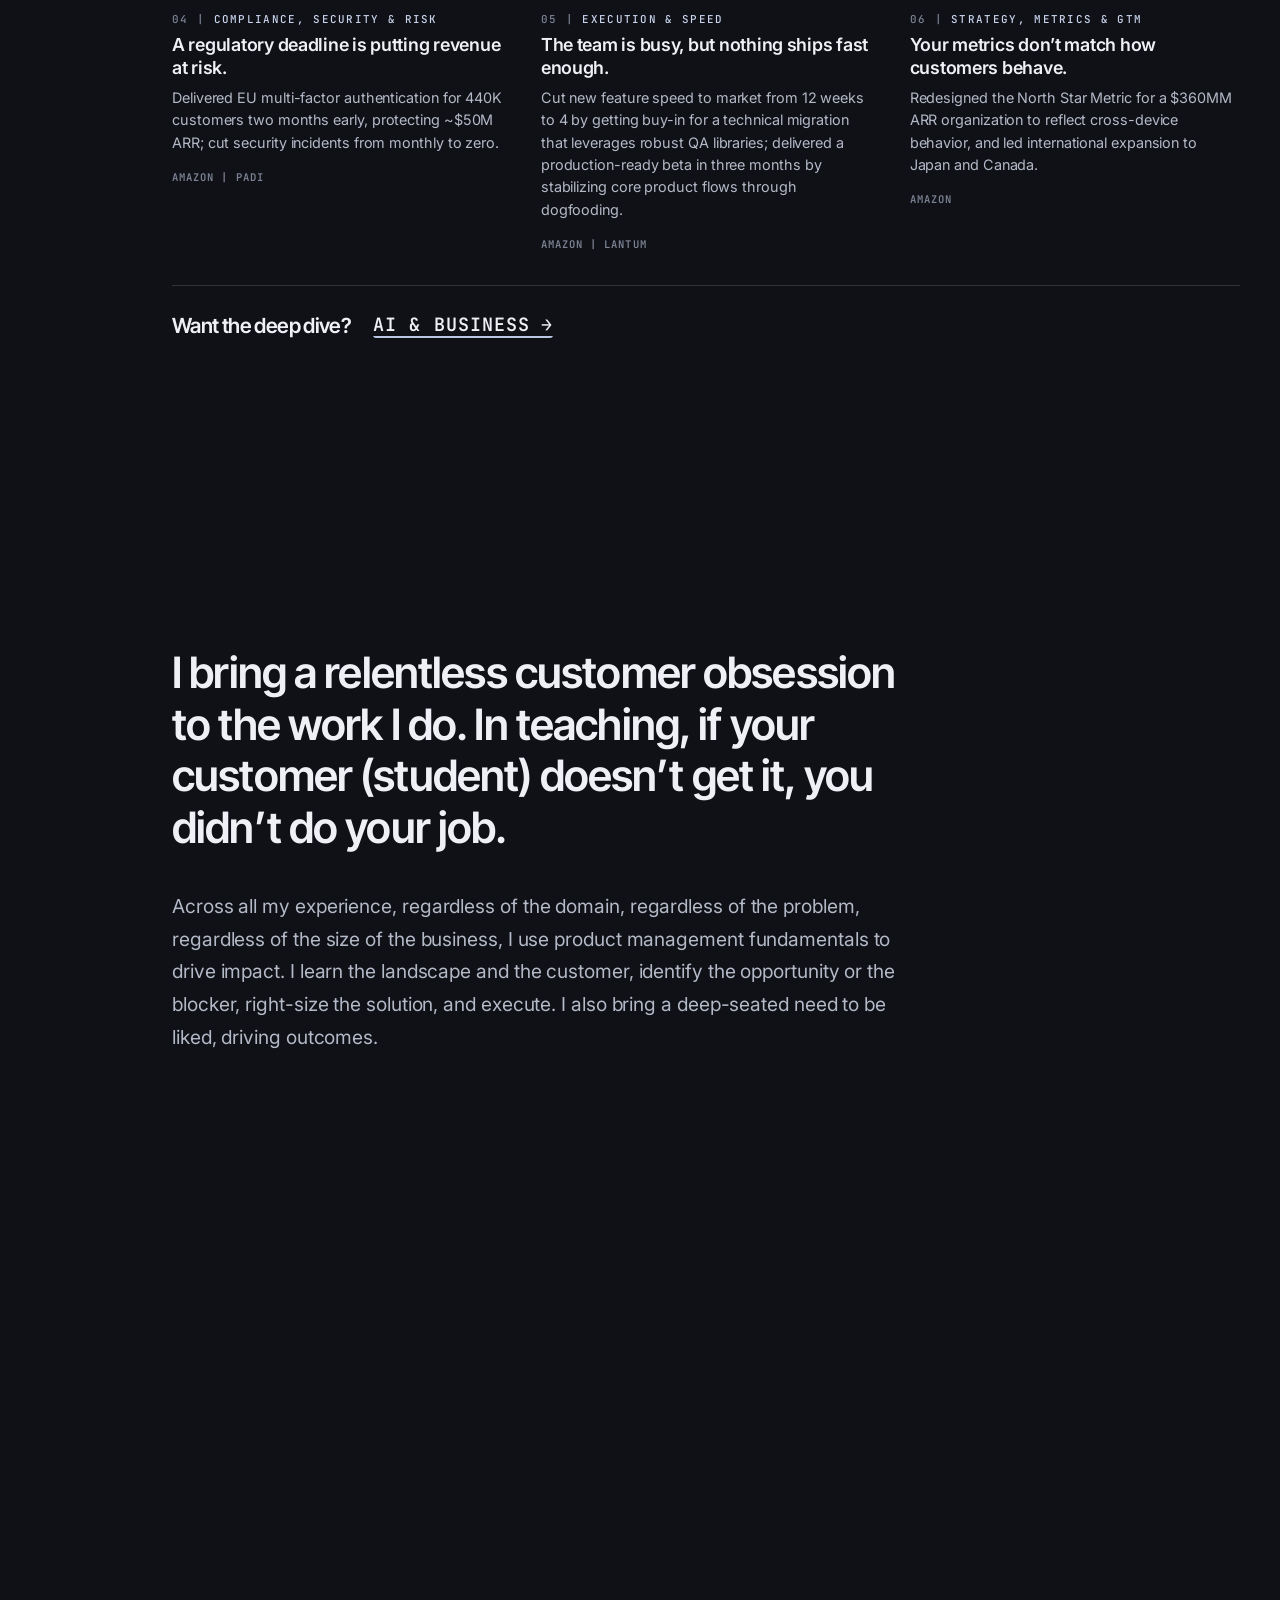
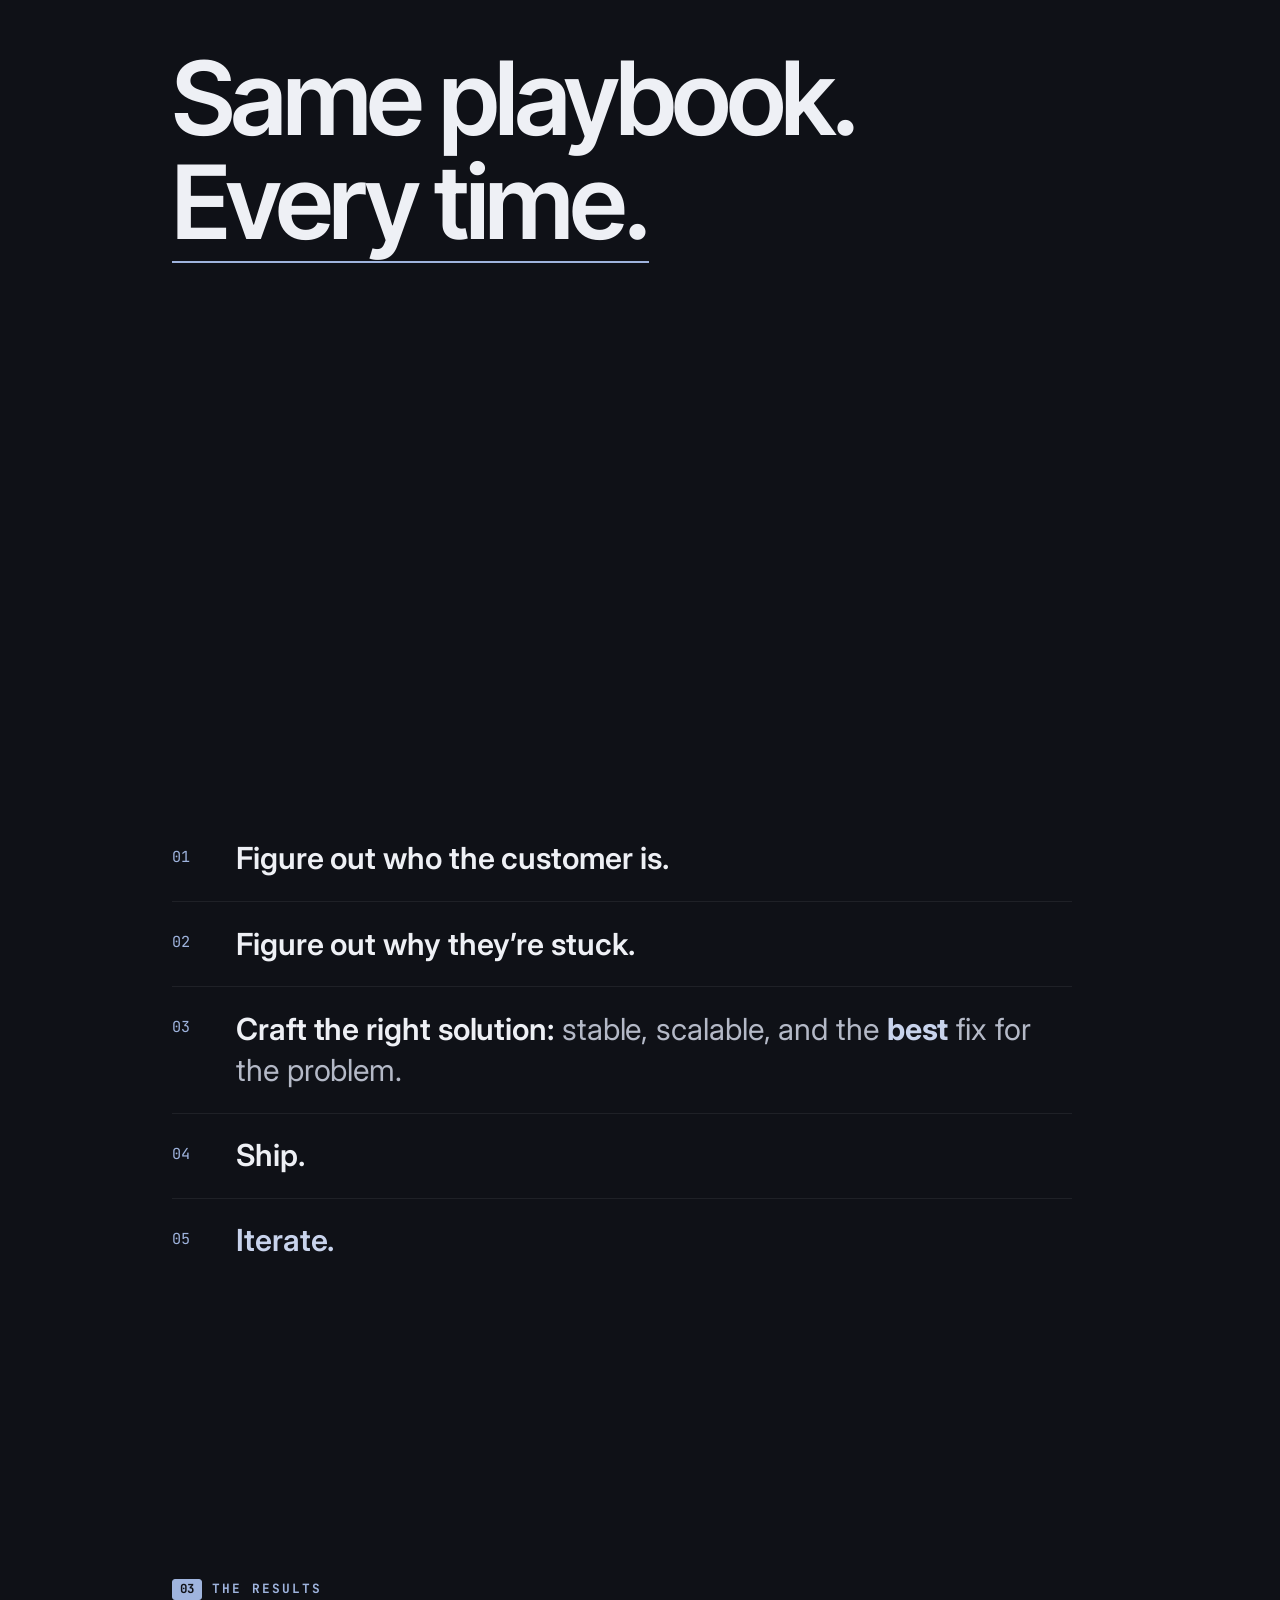
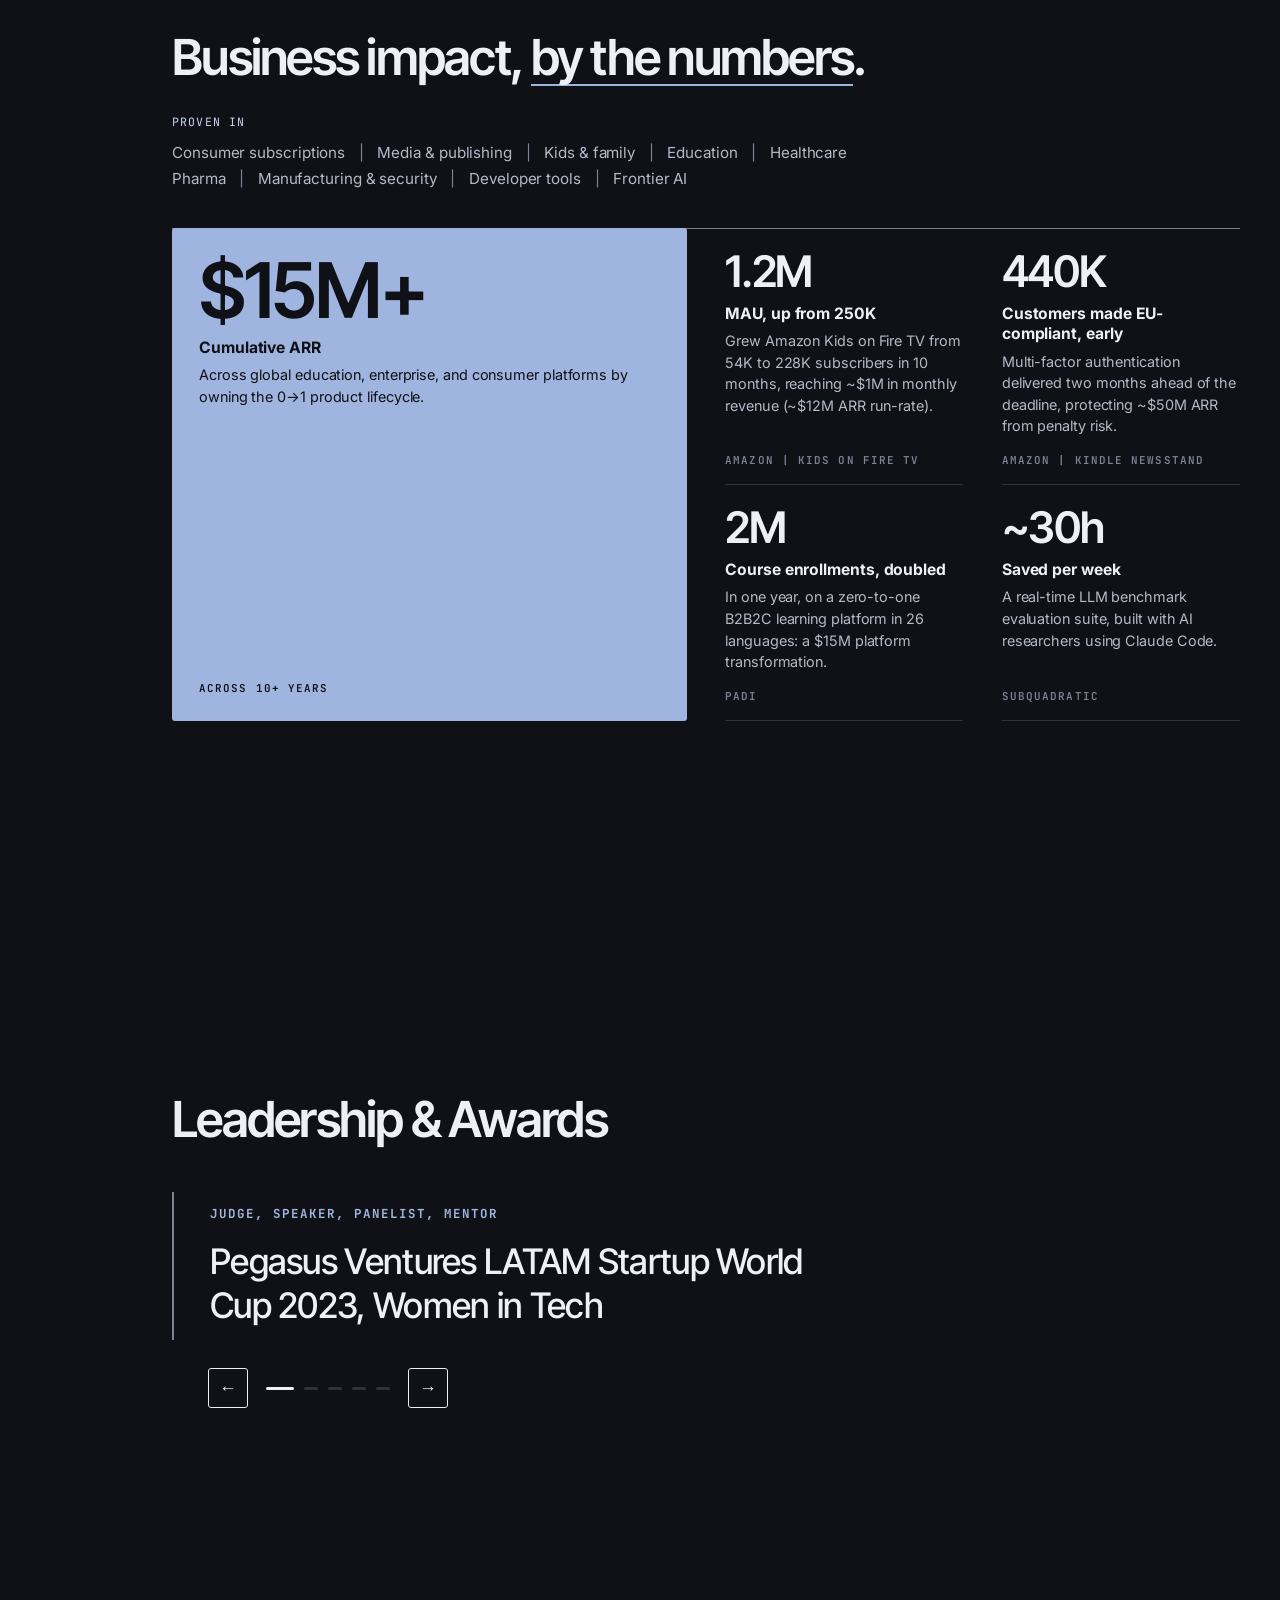
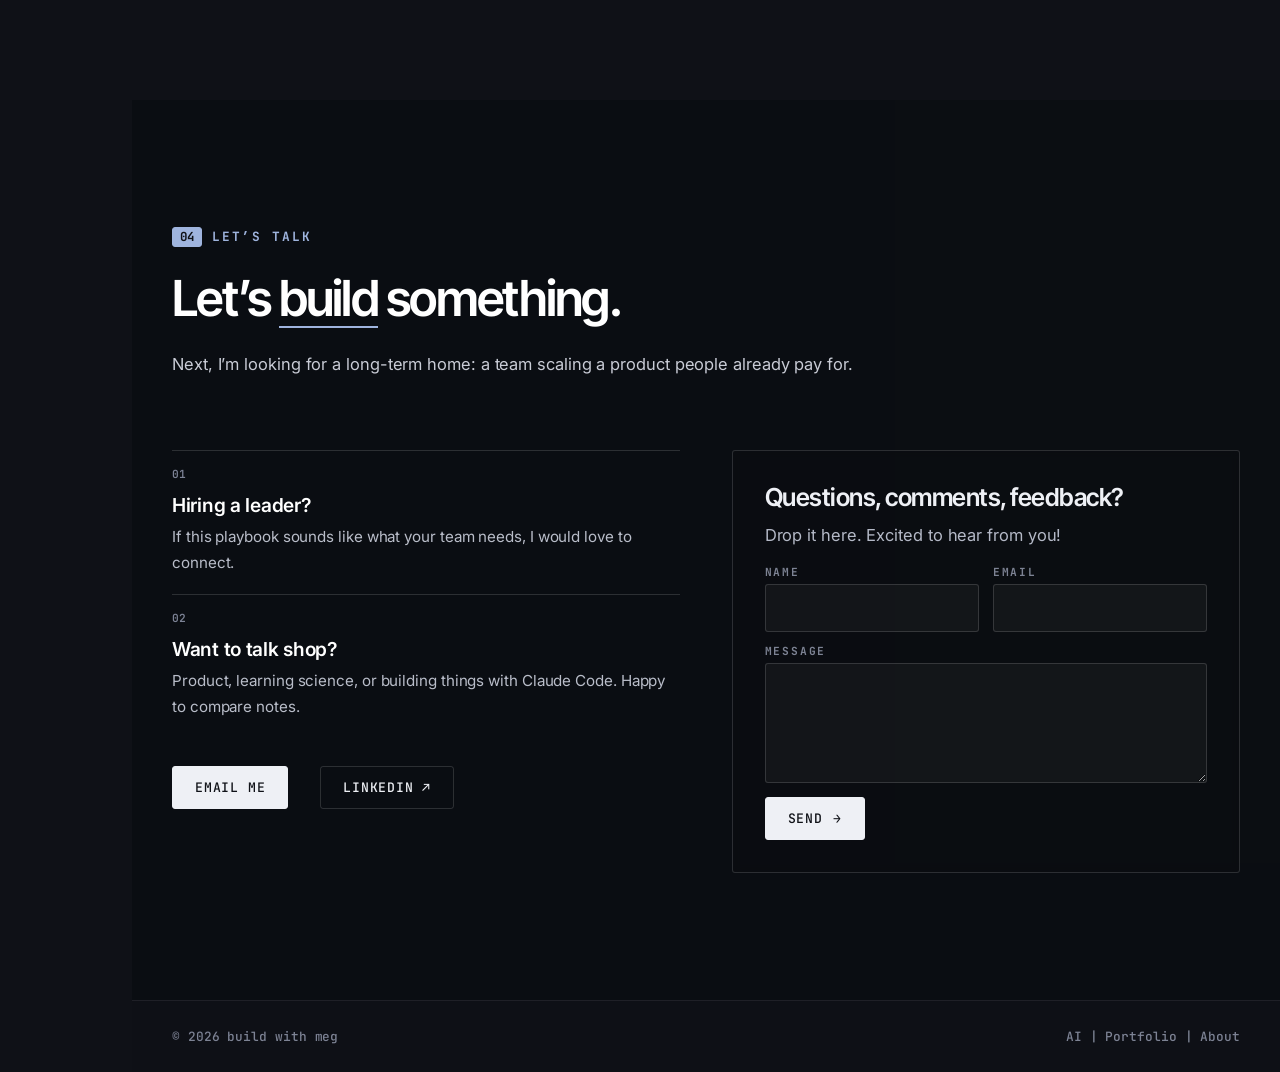
==== commit d111516a: "Execution & Speed card: drop Subquadratic tag Co-Authored-By: Claude Opus 5.5 <noreply@anthropic.com" ====
--- a/index.html
+++ b/index.html
@@ -175,7 +175,7 @@
         </article>
         <article class="problem reveal">
           <div class="pain"><span><span class="cat">Execution &amp; speed</span>The team is busy, but nothing ships fast enough.</span></div>
-          <div class="fix"><strong>What I did</strong><p>Cut new feature speed to market from 12 weeks to 4 by getting buy-in for a technical migration that leverages robust QA libraries; delivered a production-ready beta in three months by stabilizing core product flows through dogfooding.</p><span class="co">Subquadratic | Amazon | Lantum</span></div>
+          <div class="fix"><strong>What I did</strong><p>Cut new feature speed to market from 12 weeks to 4 by getting buy-in for a technical migration that leverages robust QA libraries; delivered a production-ready beta in three months by stabilizing core product flows through dogfooding.</p><span class="co">Amazon | Lantum</span></div>
         </article>
         <article class="problem reveal d1">
           <div class="pain"><span><span class="cat">Strategy, metrics &amp; GTM</span>Your metrics don’t match how customers behave.</span></div>
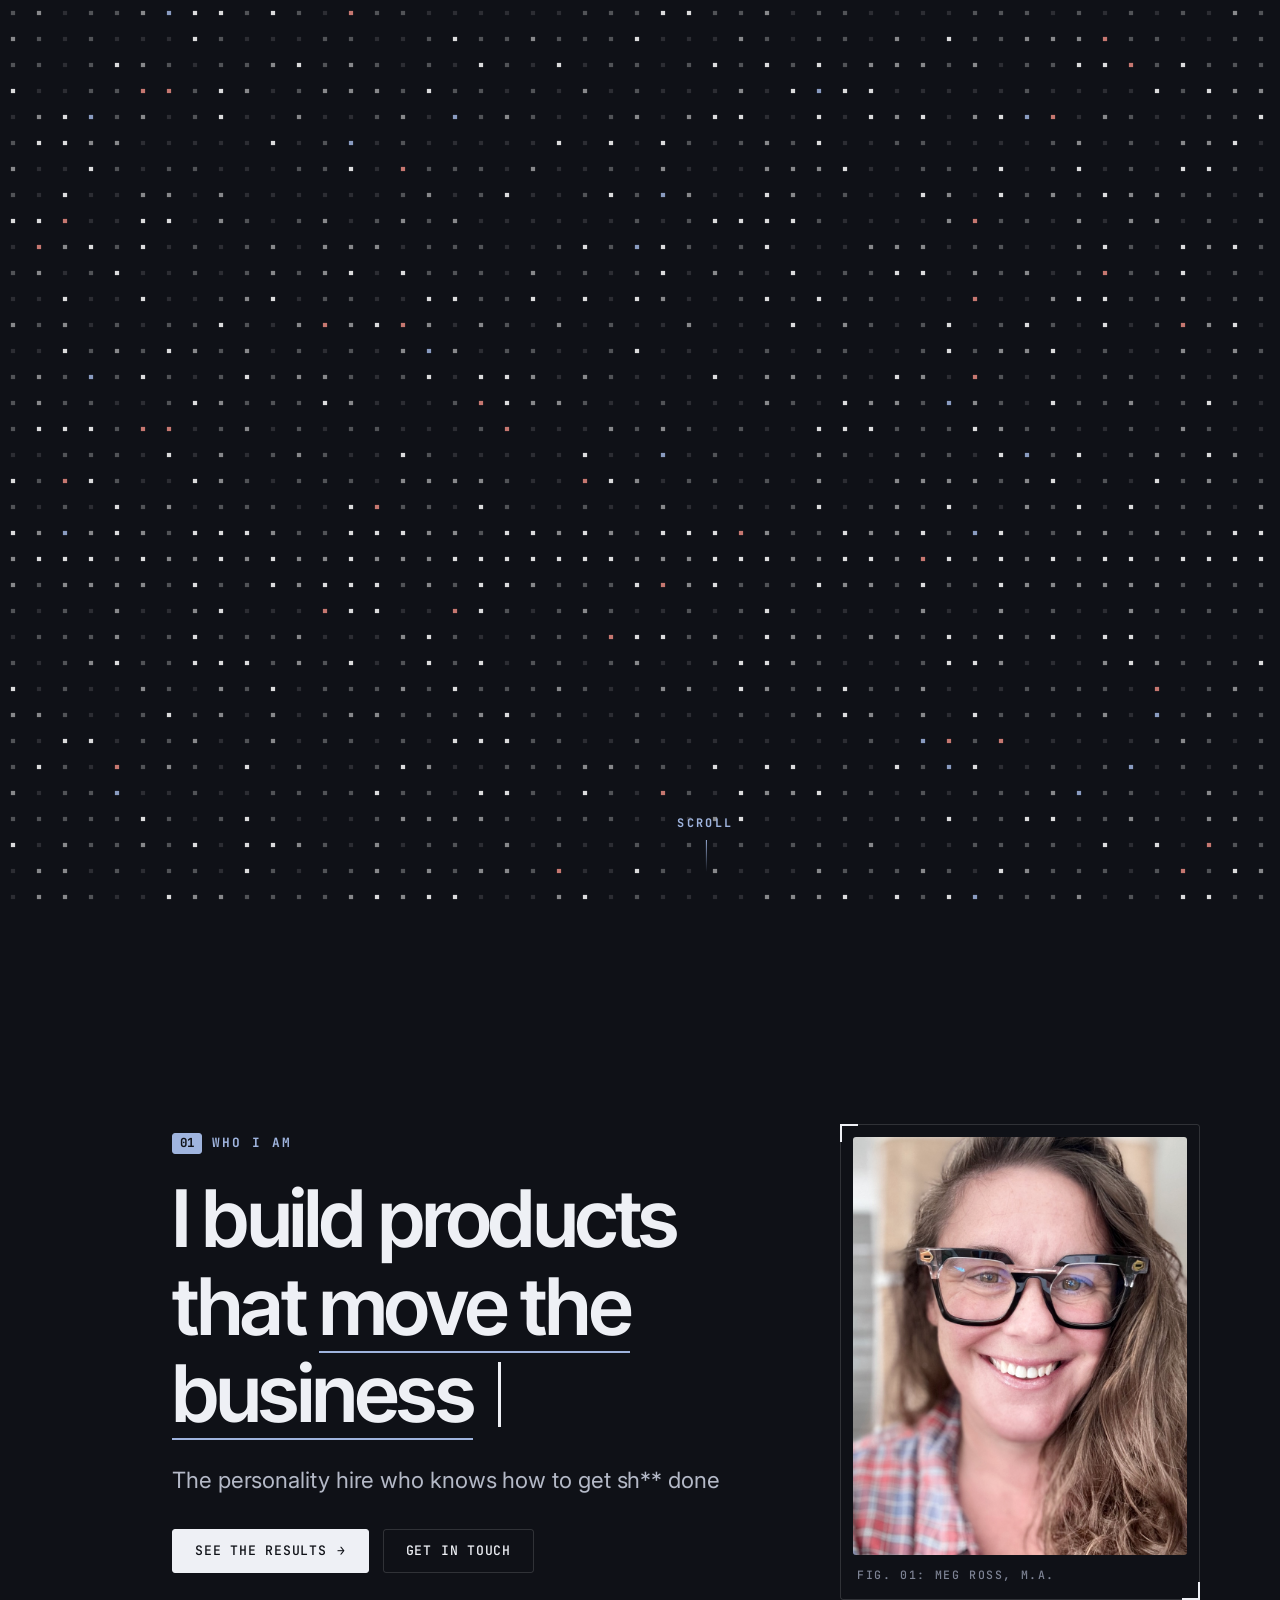
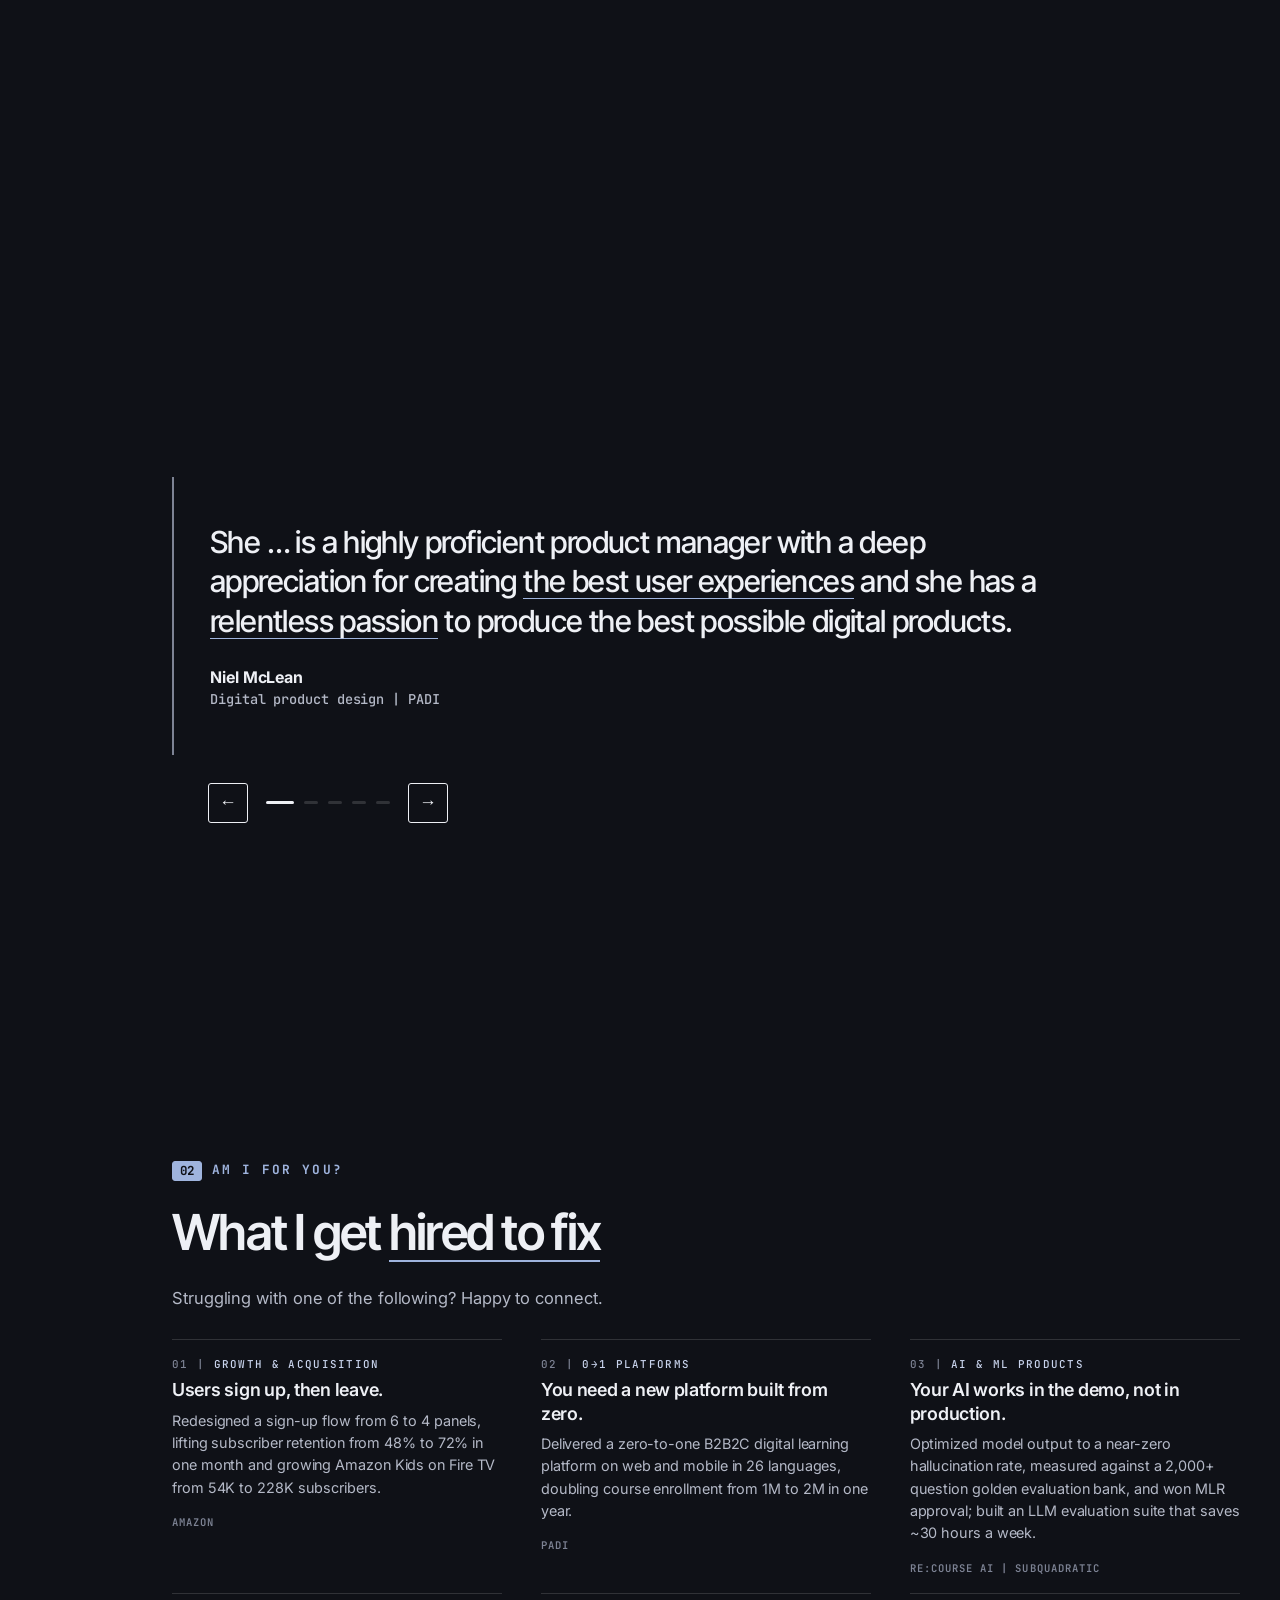
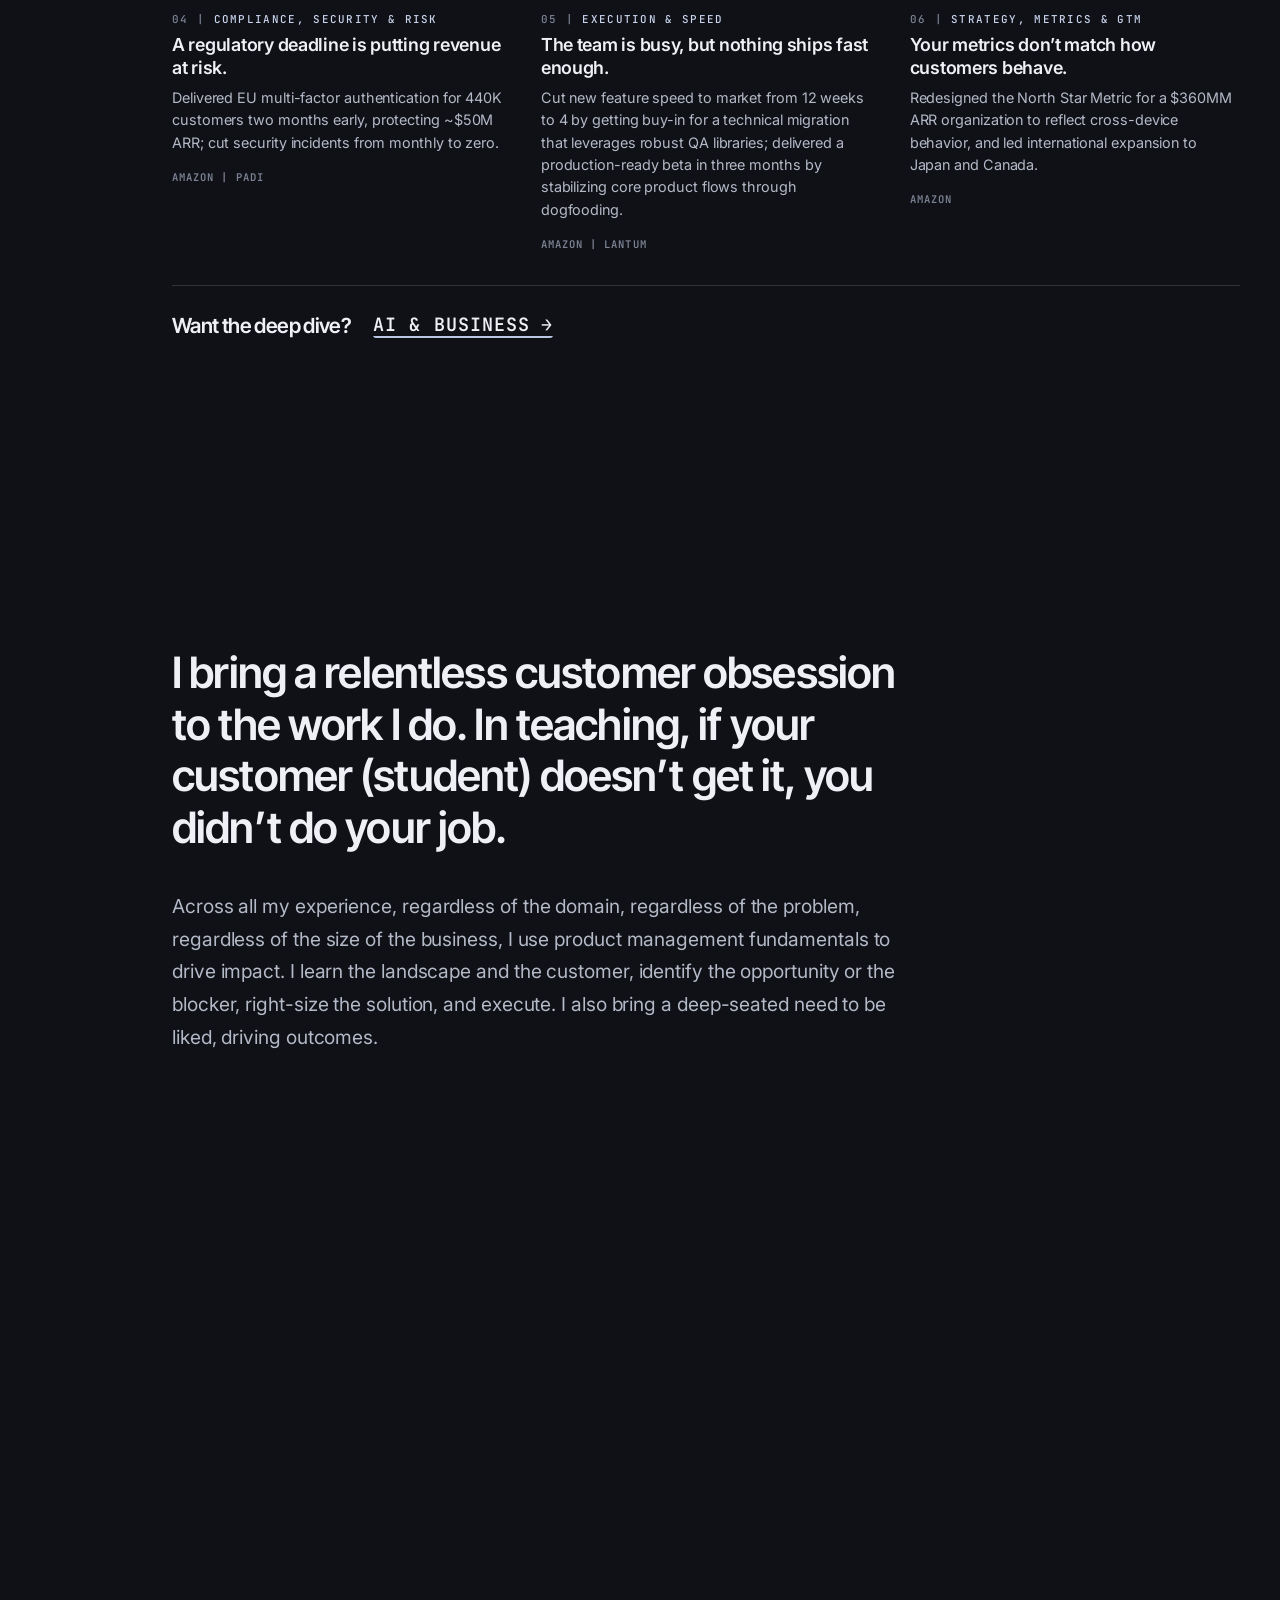
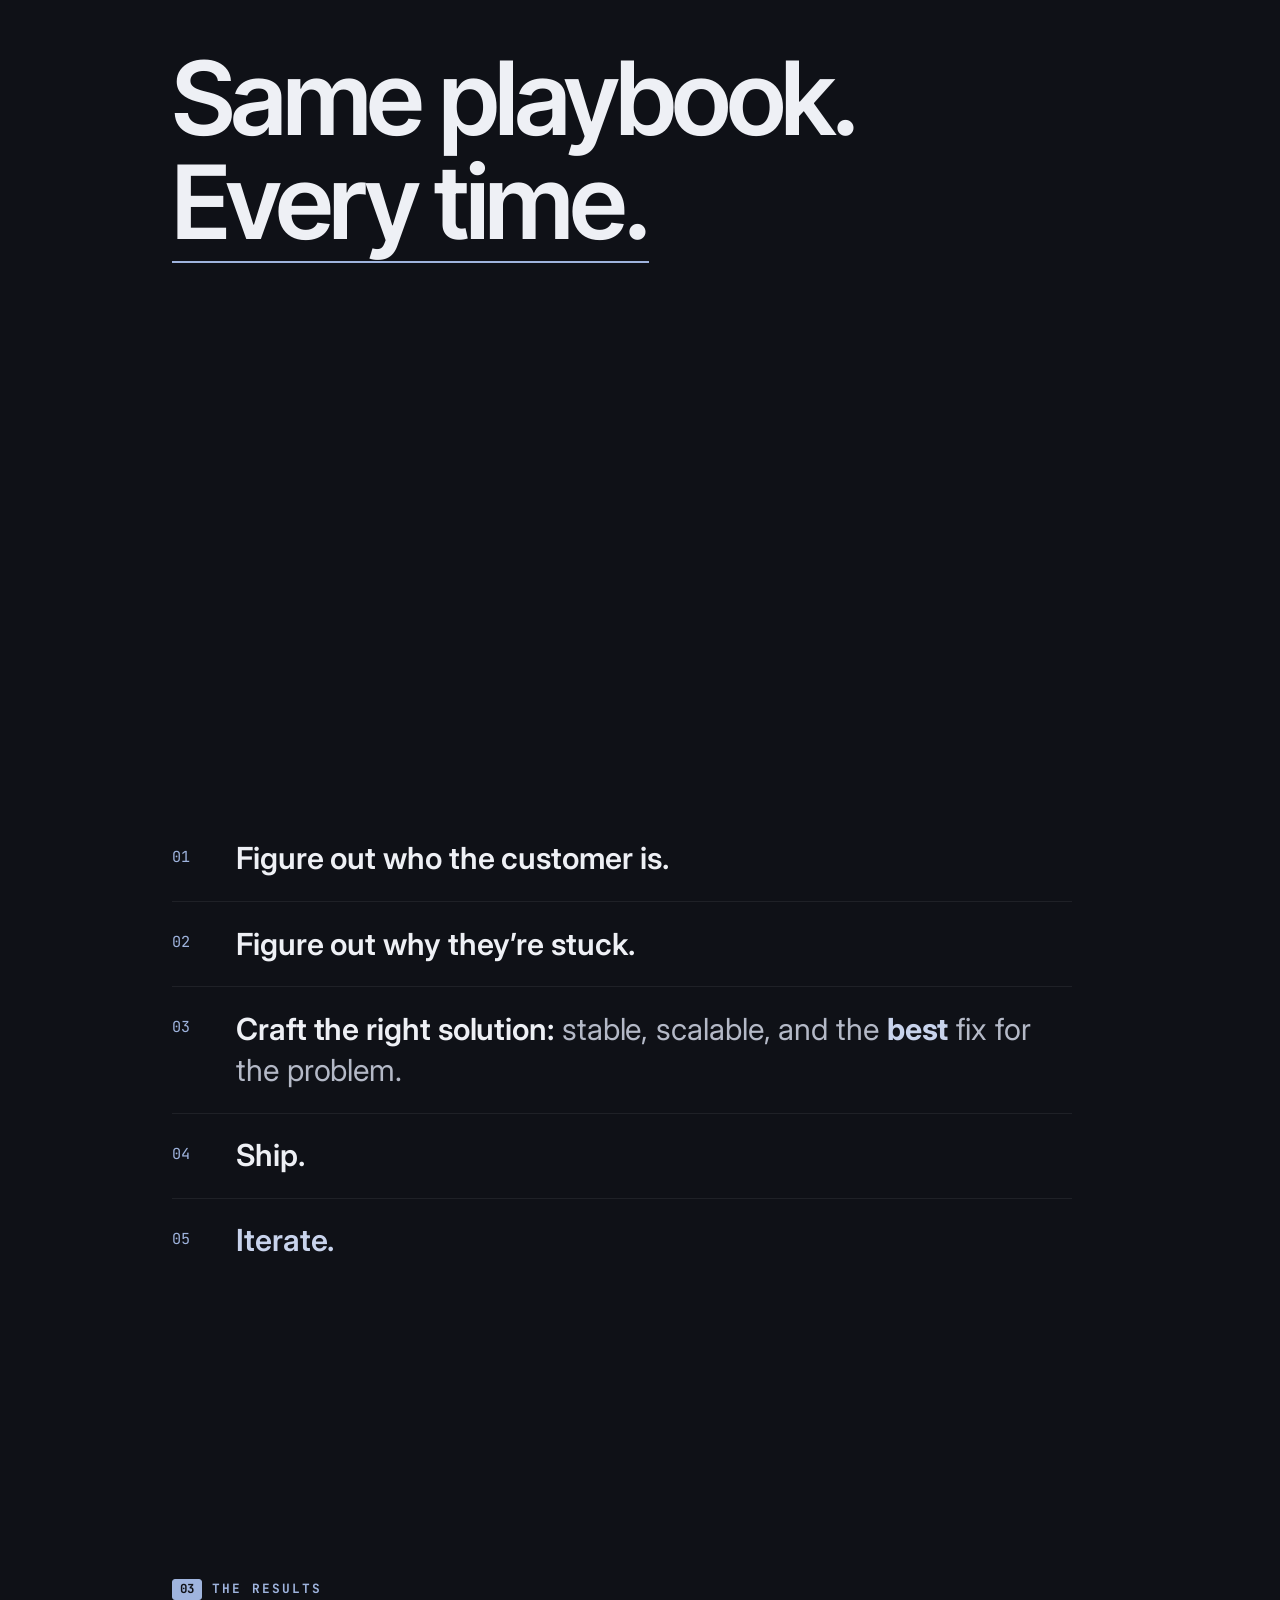
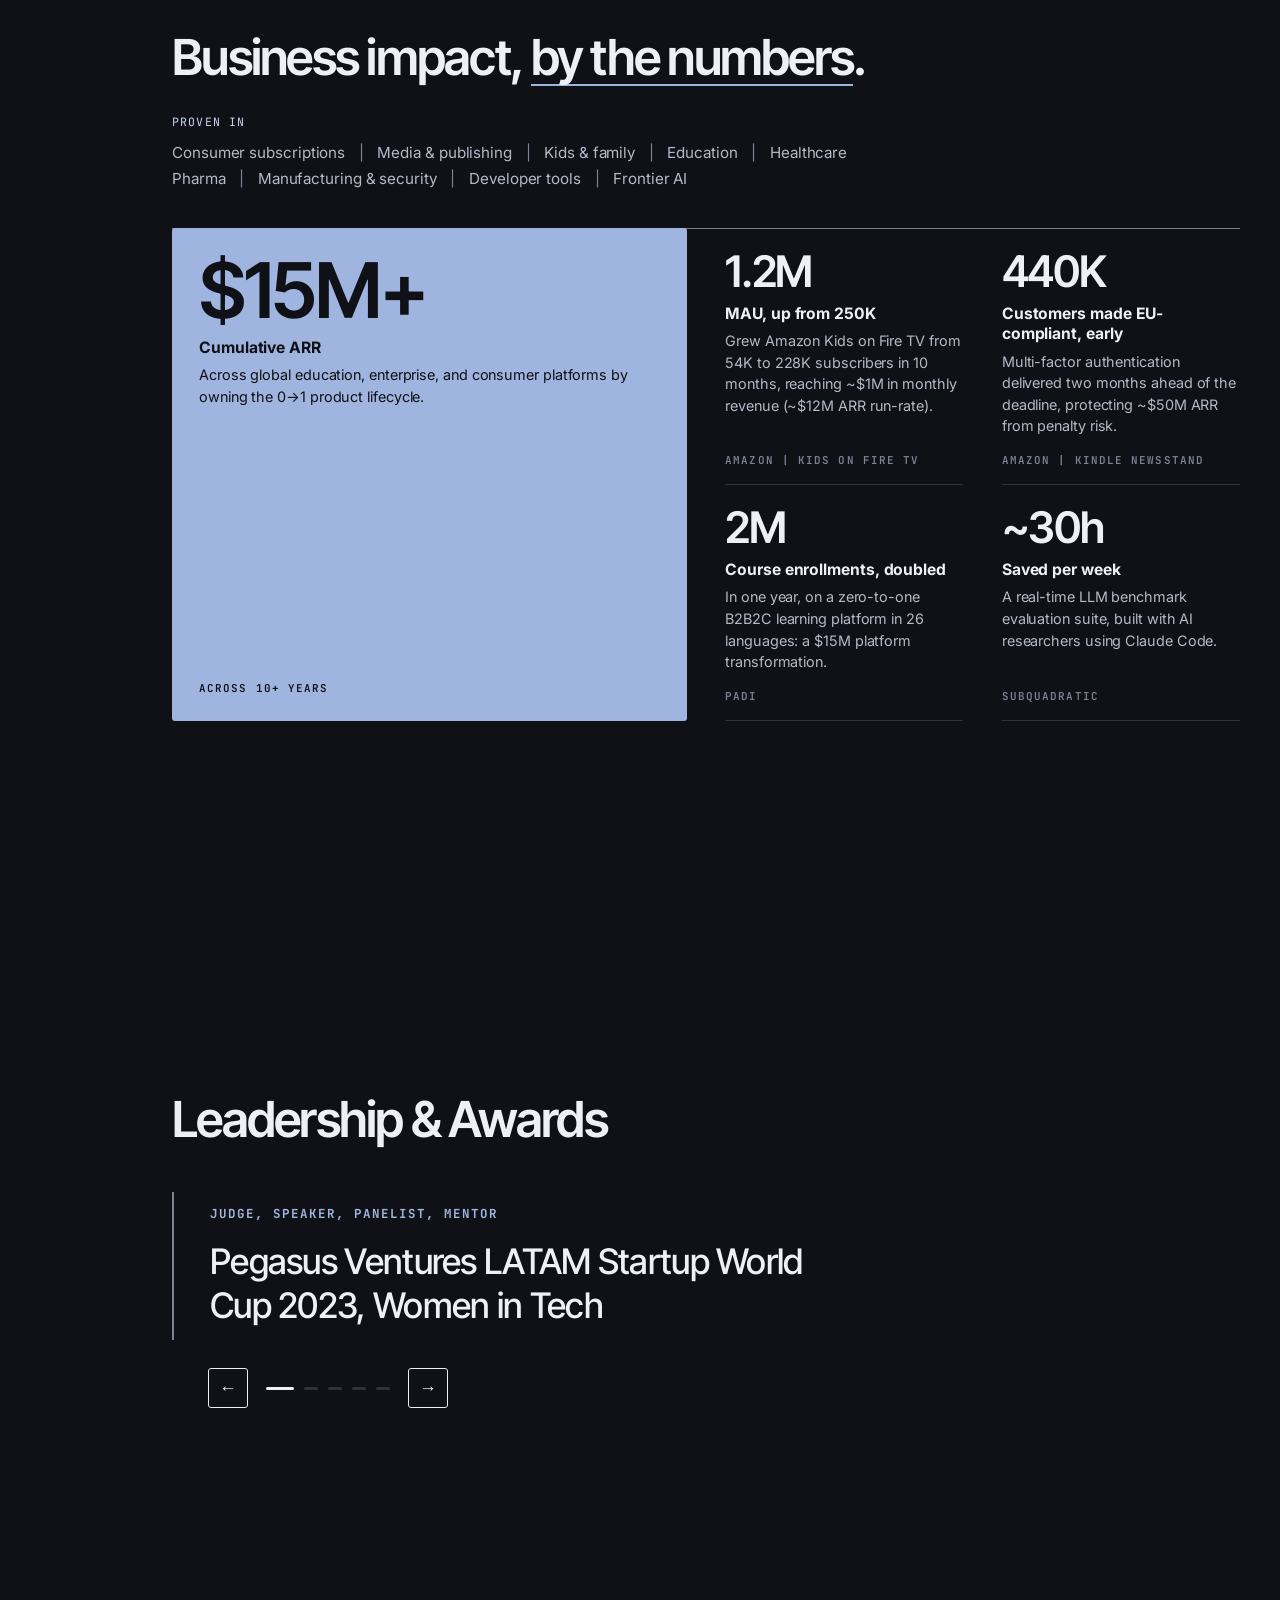
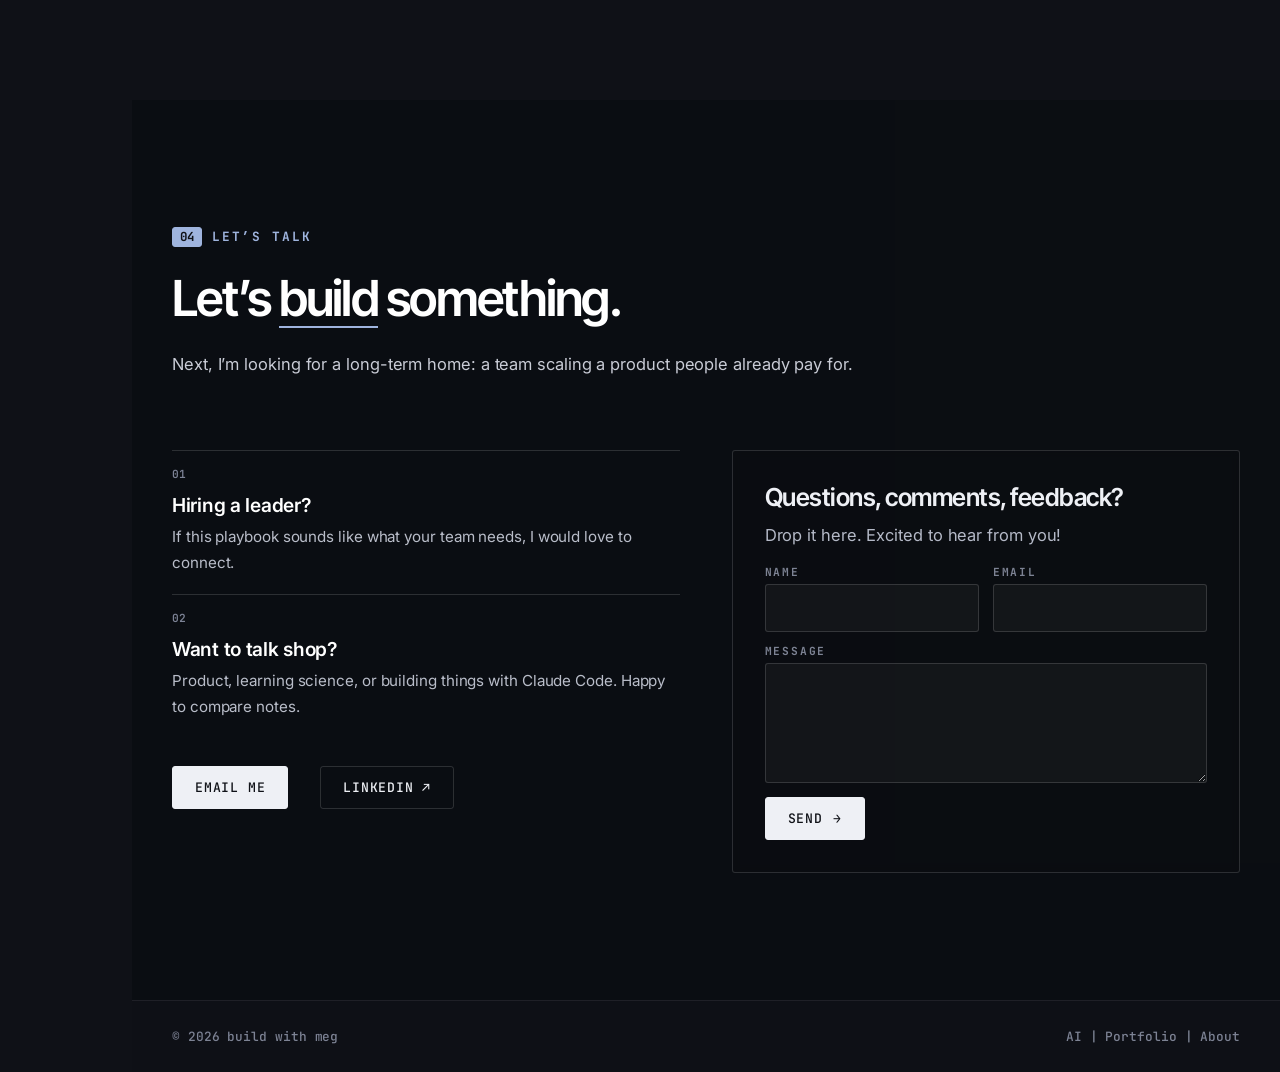
==== commit dee524ed: "Add EdTech to the rail nav, 404 links, and sitemap Co-Authored-By: Claude Opus 5.5 <noreply@anthropi" ====
--- a/index.html
+++ b/index.html
@@ -79,6 +79,7 @@
     <nav aria-label="Main">
       <ul>
         <li><a class="link" href="ai/">AI</a></li>
+        <li><a class="link" href="edtech/">EdTech</a></li>
         <li><a class="link" href="portfolio/">Portfolio</a></li>
         <li><a class="link" href="about/">About</a></li>
       </ul>
